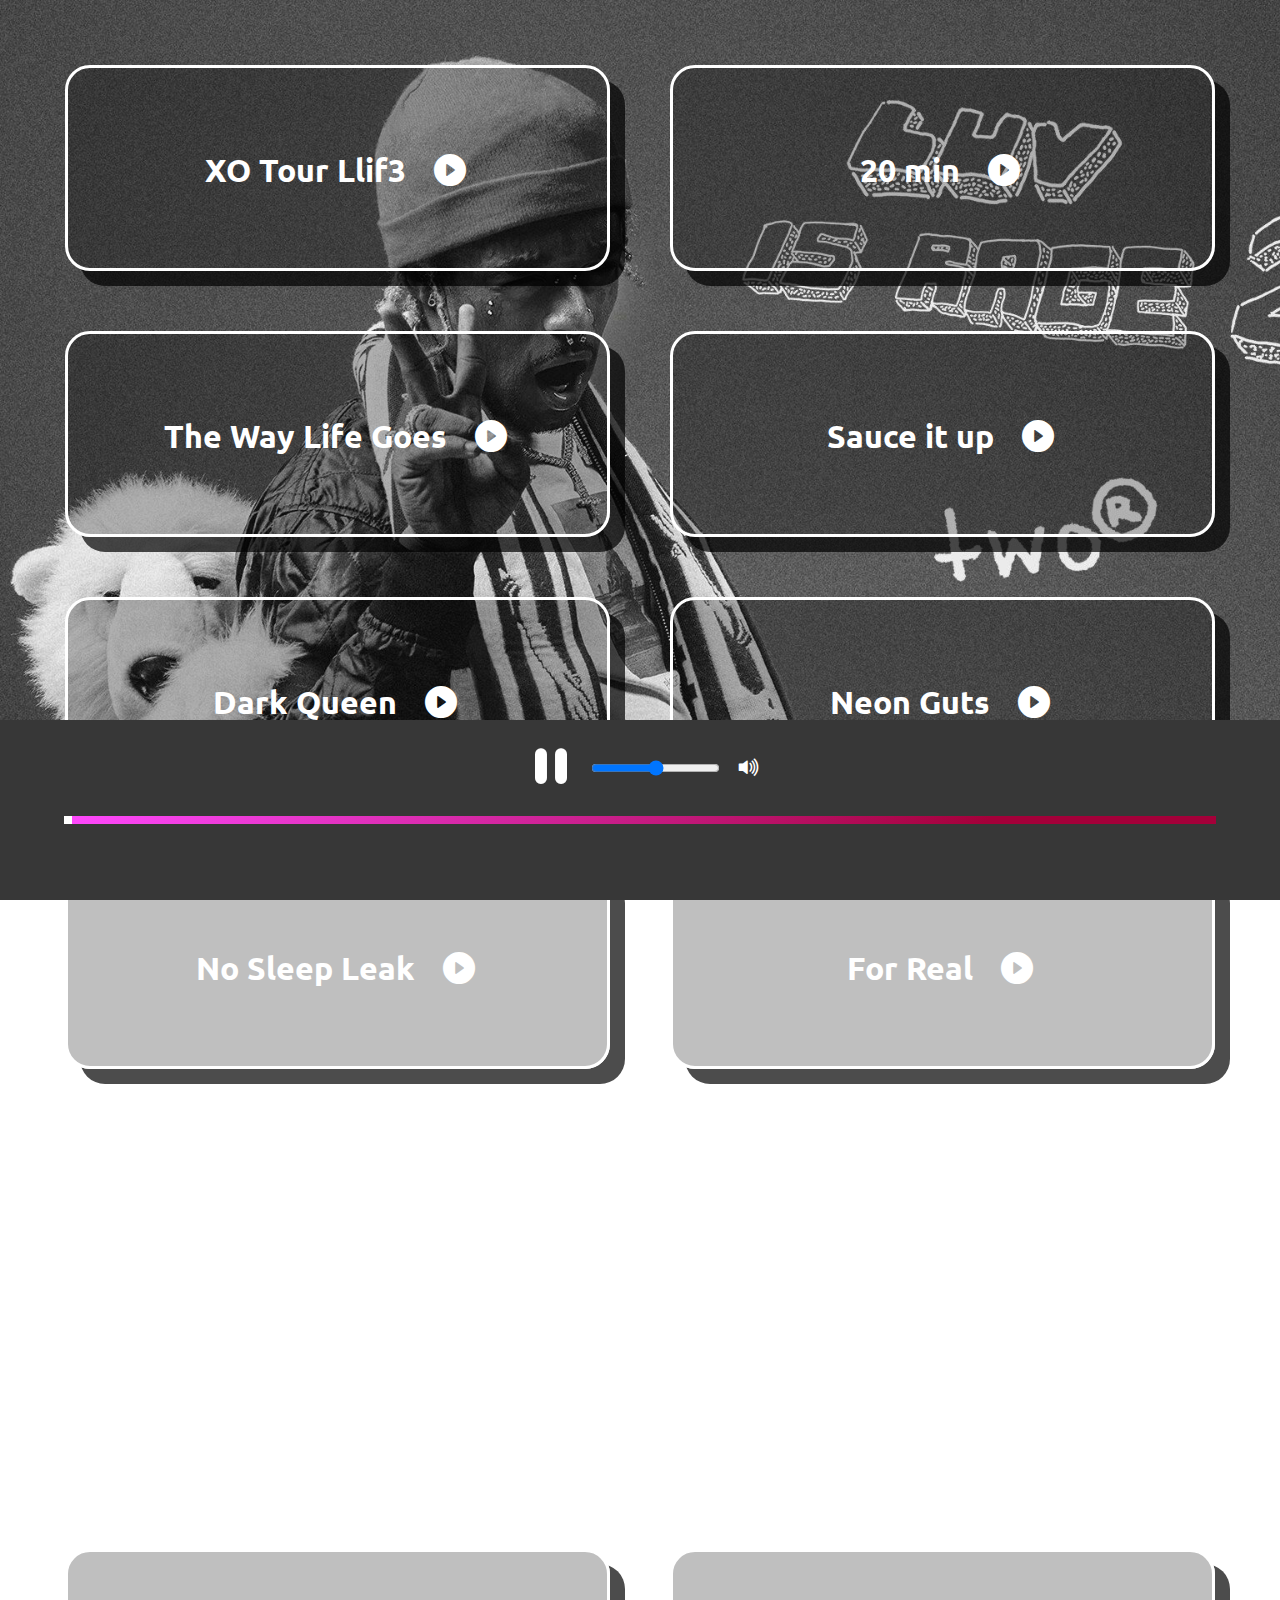
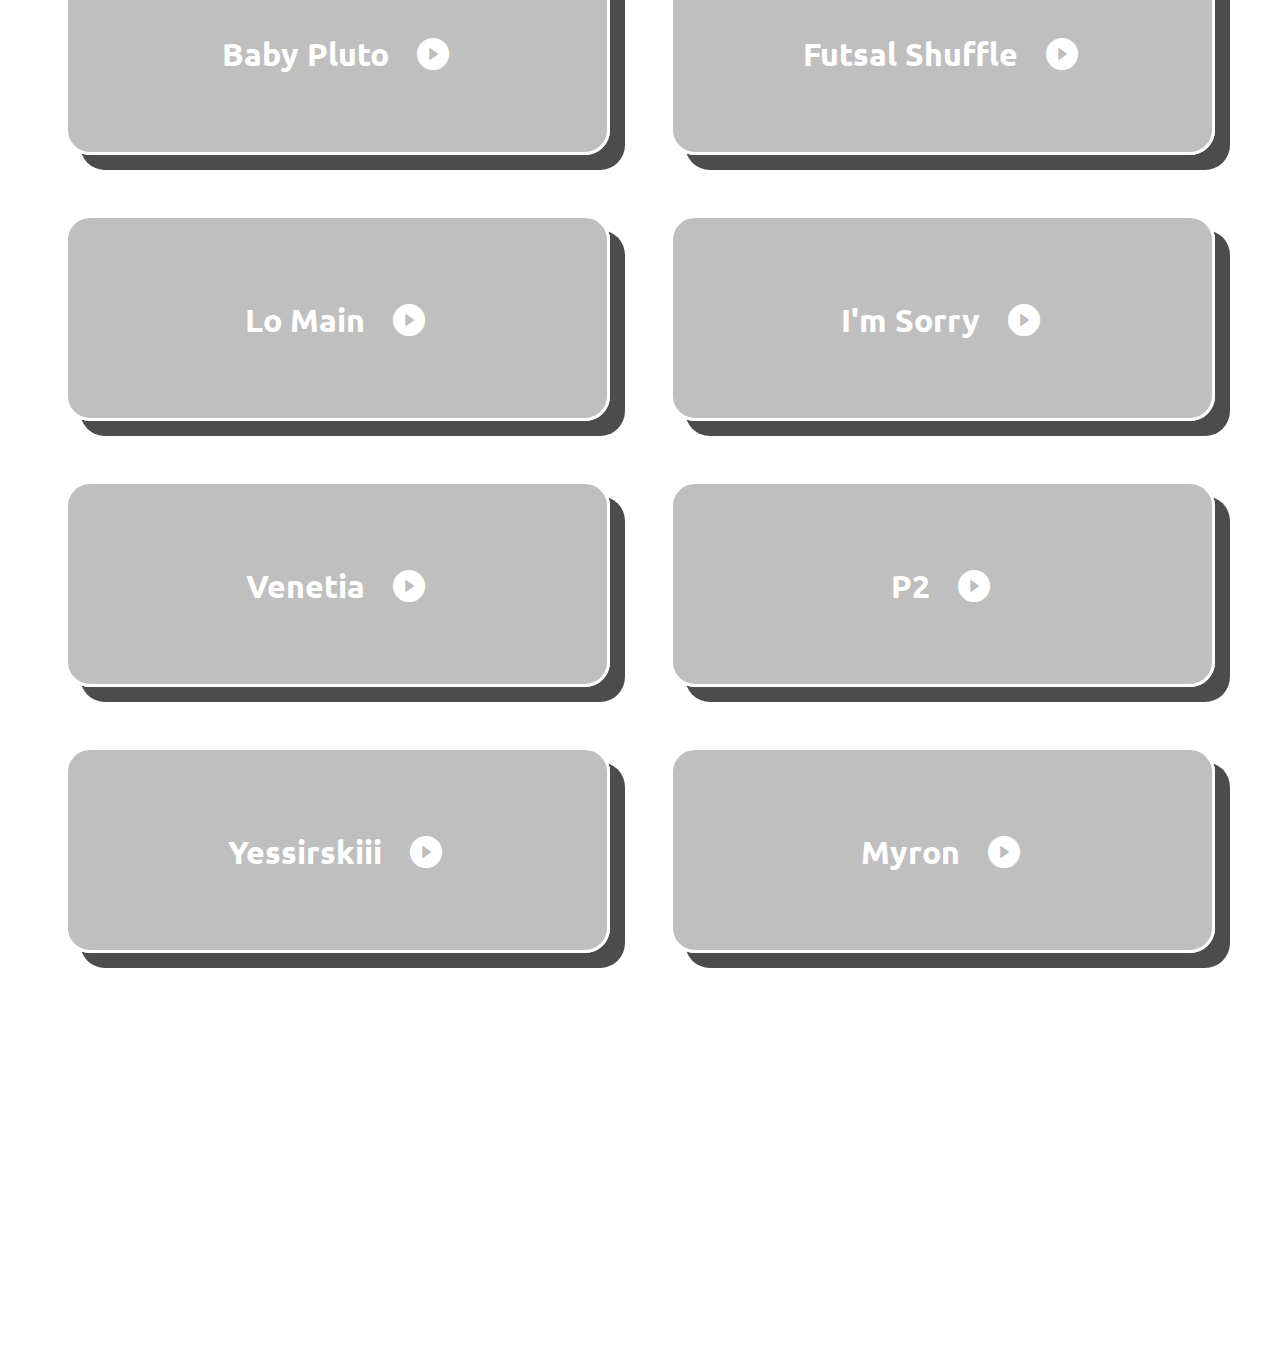
==== index.html @ 761a1286 "Luv" ====
<!DOCTYPE html>
<html lang="en">
<head>
    <meta charset="UTF-8">
    <meta http-equiv="X-UA-Compatible" content="IE=edge">
    <meta name="viewport" content="width=device-width, initial-scale=1.0">
    <link rel="stylesheet" href="https://cdn.jsdelivr.net/npm/bootstrap-icons@1.10.3/font/bootstrap-icons.css">
    <link rel="stylesheet" href="style.css">
    <link rel="stylesheet" media="screen and (max-width: 2000px)" href="smallscreen.css">
    <title>Document</title>
</head>
<body>
    <audio id="player">
        <source src="Baby-Pluto.mp3">
        <source src="Futsal-Shuffle.mp3">
        <source src="Lo-Mein.mp3">
        <source src="Im-Sorry.mp3">
        <source src="Venetia.mp3">
        <source src="P2.mp3">
        <source src="Yessirskiii.mp3">
        <source src="Myron.mp3">
        <source src="XO-Tour-Llif3.mp3">
        <source src="20-Min.mp3">
        <source src="The-Way-Life-Goes.mp3">
        <source src="Sauce-It-Up.mp3">
        <source src="Dark-Queen.mp3">
        <source src="Neon-Guts.mp3">
        <source src="No-Sleep-Leak.mp3">
        <source src="For-Real.mp3">
      </audio>

      <div class="LuvIsRage">
        <div class="container">
            <div class="song" id="9">
                <h1>XO Tour Llif3
                <i class="bi bi-play-circle-fill"></i></h1>
            </div>
            <div class="song" id="10">
                <h1>20 min
                <i class="bi bi-play-circle-fill"></i></h1>
            </div>
            <div class="song" id="11">
                <h1>The Way Life Goes
                <i class="bi bi-play-circle-fill"></i></h1>
            </div>
            <div class="song" id="12">
                <h1>Sauce it up
                <i class="bi bi-play-circle-fill"></i></h1>
            </div>
            <div class="song" id="13">
                <h1>Dark Queen
                <i class="bi bi-play-circle-fill"></i></h1>
            </div>
            <div class="song" id="14">
                <h1>Neon Guts
                <i class="bi bi-play-circle-fill"></i></h1>
            </div>
            <div class="song" id="15">
                <h1>No Sleep Leak
                <i class="bi bi-play-circle-fill"></i></h1>
            </div>
            <div class="song" id="16">
                <h1>For Real
                <i class="bi bi-play-circle-fill"></i></h1>
            </div>
      </div>

    <div class="EternalAtake">
        <div class="container">
            <div class="song" id="1">
                <h1>Baby Pluto
                <i class="bi bi-play-circle-fill"></i></h1>
            </div>
            <div class="song" id="2">
                <h1>Futsal Shuffle
                <i class="bi bi-play-circle-fill"></i></h1>
            </div>
            <div class="song" id="3">
                <h1>Lo Main
                <i class="bi bi-play-circle-fill"></i></h1>
            </div>
            <div class="song" id="4">
                <h1>I'm Sorry
                <i class="bi bi-play-circle-fill"></i></h1>
            </div>
            <div class="song" id="5">
                <h1>Venetia
                <i class="bi bi-play-circle-fill"></i></h1>
            </div>
            <div class="song" id="6">
                <h1>P2
                <i class="bi bi-play-circle-fill"></i></h1>
            </div>
            <div class="song" id="7">
                <h1>Yessirskiii
                <i class="bi bi-play-circle-fill"></i></h1>
            </div>
            <div class="song" id="8">
                <h1>Myron
                <i class="bi bi-play-circle-fill"></i></h1>
            </div>
        </div>
    </div>
</body>
<footer>
    <div class="media-controls">
        <div class="g1">
            <div id="time-block">
                <p id="current-time"></p>
            </div>
        <button id="play-pause" onclick="playPause()"><i class="bi bi-pause-fill"></i></button>
        <input type="range" id="volume" min="0" max="1" step="0.05" value="0.5" onchange="setVolume()">
        <button id="mute" onclick="mute()"><i class="bi bi-volume-up-fill"></i></button>
        <div id="time-block">
            <p id="duration"></p>
        </div></div>
        <div class="seek-bar-div">
        <input id="seek-bar" type="range" min="0" max="" step="1" value="0" onchange="setSeek()">
        </div>
    </div>
</footer>
<script src="script.js"></script>
</html>
---- style.css ----
@import url('https://fonts.googleapis.com/css2?family=Ubuntu:wght@700&display=swap');
body{
    margin: 0;
    padding: 0;
}
footer{
    padding: auto;
    display: flex;
    position: fixed;
    bottom: 0;
    background-color: rgba(55, 55, 55);
    width: 100%;
    height: 180px;
    justify-content: center;
}
.media-controls{
    width: 90%;
    padding-top: 10px;
}
.g1{
display: flex;
flex-wrap: nowrap;
width: 100%;
justify-content: center;
}
#play-pause{
    border: none;
    border-radius: 50%;
    background: none;
    font-size: 64px;
    text-align: center;
    color: white;
}
#play-pause:hover{
    color: rgb(200, 200, 200);
}
#mute{
    background: none;
    color: white;
    border: none;
    font-size: 24px;
    padding-left: 15px;
}
#mute:hover{
    color: rgb(200, 200, 200);
}
#current-time{
    color: white;
    padding: 20px;
    padding-right: 50px;
    font-size: large;
}
#duration {
    color: white;
    padding: 20px;
    padding-left: 50px;
    font-size: large;
}
.container {
    display: grid;
    grid-template-columns: repeat(auto-fit, minmax(500px, 1fr));
    grid-gap: 30px;
    padding: 50px;
    padding-bottom: 500px;
  }
  .EternalAtake{
    background-image: url(EternalAtake.jpg);
    background-size: 100%;
    background-repeat: no-repeat;
    background-position: center center;
    background-attachment: fixed;
    -webkit-background-size: cover;
    -moz-background-size: cover;
    -o-background-size: cover;
    background-size: cover;
  }
  .LuvIsRage{
    background-image: url(LuvIsRage.jpg);
    background-size: 100%;
    background-repeat: no-repeat;
    background-position: center center;
    background-attachment: fixed;
    -webkit-background-size: cover;
    -moz-background-size: cover;
    -o-background-size: cover;
    background-size: cover;
  }
  .song{
    background-color:rgba(0, 0, 0, 0.25);
    border: 3px solid white;
    border-radius: 25px;
    box-shadow: 15px 15px rgba(0, 0, 0, 0.7);
    height: 300px;
    font-family: 'Ubuntu', sans-serif;
    margin: 30px;
  }
  .song h1{
    color: #fff;
    font-weight: 900;
    font-size: 54px;
    text-align: center;
    padding-top: 80px;
    padding-left: 15px;
  }
  .song .bi{
    color: white;
    margin: 20px;
    align-items: center;
  }
  .song:hover{
    background-color:rgba(0, 0, 0, 0.5);
    border: 3px solid white;
    box-shadow: 10px 10px rgba(0, 0, 0, 0.80);
    margin-left: 35px;
    margin-top: 35px;
    margin-right: 25px;
    margin-bottom: 25px;
    transition: 0.5s;
    color: rgb(200, 200, 200);
  }
  .song:hover h2{
    color: rgb(33, 32, 32);
  }
  .seek-bar-div{
    width: 100%;
  }
  .seek-bar-div input[type=range] {
    -webkit-appearance: none;
    width: 100%;
    margin: 10px 0;
    border-radius: 2px;
  }
  .seek-bar-div input[type=range]:focus {
    outline: none;
  }
  .seek-bar-div input[type=range]::-webkit-slider-runnable-track {
    width: 100%;
    height: 8px;
    cursor: pointer;
    animation: 0.2s;
    background: rgb(255,73,254);
background: linear-gradient(138deg, rgba(255,73,254,1) 0%, rgba(164,0,57,1) 80%);
  }
  .seek-bar-div input[type=range]::-webkit-slider-runnable-track:hover{
    transform: scaleY(3);
    transition: 0.3s;
  }
  .seek-bar-div input[type=range]::-webkit-slider-thumb {
    height: 8px;
    width: 8px;
    background: #ffffff;
    cursor: pointer;
    -webkit-appearance: none;
  }
  .seek-bar-div input[type=range]:focus::-webkit-slider-runnable-track {
    background: rgb(255,73,254);
background: linear-gradient(138deg, rgba(255,73,254,1) 0%, rgba(164,0,57,1) 80%);
border-radius: 1.3px;
  }
  .seek-bar-div input[type=range]::-moz-range-track {
    width: 100%;
    height: 8px;
    cursor: pointer;
    animation: 0.2s;
    background: #3071a9;
    border-radius: 1.3px;
  }
  .seek-bar-div input[type=range]::-moz-range-thumb {
    height: 20px;
    width: 20px;
    border-radius: 50px;
    background: #ffffff;
    cursor: pointer;
  }
  .seek-bar-div input[type=range]::-ms-track {
    width: 100%;
    height: 8px;
    cursor: pointer;
    animation: 0.2s;
    background: transparent;
    border-color: transparent;
    color: transparent;
  }
  .seek-bar-div input[type=range]::-ms-fill-lower {
    background: #2a9567;
    border-radius: 2.6px;
  }
  .seek-bar-div input[type=range]::-ms-fill-upper {
    background: #3071a9;
    border-radius: 2.6px;
  }
  .seek-bar-div input[type=range]::-ms-thumb {
    height: 20px;
    width: 20px;
    border-radius: 50px;
    background: #ffffff;
    cursor: pointer;
  }
  .seek-bar-div input[type=range]:focus::-ms-fill-lower {
    background: #367ebd;
  }
  .seek-bar-div input[type=range]:focus::-ms-fill-upper {
    background: #36bd6e;
  }
---- smallscreen.css ----
@import url('https://fonts.googleapis.com/css2?family=Ubuntu:wght@700&display=swap');
body{
    margin: 0;
    padding: 0;
}
footer{
    padding: auto;
    display: flex;
    position: fixed;
    bottom: 0;
    background-color: rgba(55, 55, 55);
    width: 100%;
    height: 180px;
    justify-content: center;
}
.media-controls{
    width: 90%;
    padding-top: 10px;
}
.g1{
display: flex;
flex-wrap: nowrap;
width: 100%;
justify-content: center;
}
#play-pause{
    border: none;
    border-radius: 50%;
    background: none;
    font-size: 64px;
    text-align: center;
    color: white;
}
#play-pause:hover{
    color: rgb(200, 200, 200);
}
#mute{
    background: none;
    color: white;
    border: none;
    font-size: 24px;
    padding-left: 15px;
}
#mute:hover{
    color: rgb(200, 200, 200);
}
#current-time{
    color: white;
    padding: 20px;
    padding-right: 50px;
    font-size: large;
}
#duration {
    color: white;
    padding: 20px;
    padding-left: 50px;
    font-size: large;
}
.container {
    display: grid;
    grid-template-columns: repeat(auto-fit, minmax(400px, 1fr));
    grid-gap: 30px;
    padding: 50px;
    padding-bottom: 400px;
  }
  .EternalAtake{
    background-image: url(EternalAtake.jpg);
    background-size: 100%;
    background-repeat: no-repeat;
    background-position: center center;
    background-attachment: fixed;
    -webkit-background-size: cover;
    -moz-background-size: cover;
    -o-background-size: cover;
    background-size: cover;
  }
  .LuvIsRage{
    background-image: url(LuvIsRage.jpg);
    background-size: 100%;
    background-repeat: no-repeat;
    background-position: center center;
    background-attachment: fixed;
    -webkit-background-size: cover;
    -moz-background-size: cover;
    -o-background-size: cover;
    background-size: cover;
  }
  .song{
    background-color:rgba(0, 0, 0, 0.25);
    border: 3px solid white;
    border-radius: 25px;
    box-shadow: 15px 15px rgba(0, 0, 0, 0.7);
    height: 200px;
    font-family: 'Ubuntu', sans-serif;
    margin: 15px;
  }
  .song h1{
    color: #fff;
    font-weight: 900;
    font-size: 32px;
    text-align: center;
    padding-top: 60px;
    padding-left: 15px;
  }
  .song .bi{
    color: white;
    margin: 20px;
    align-items: center;
  }
  .song:hover{
    background-color:rgba(0, 0, 0, 0.5);
    border: 3px solid white;
    box-shadow: 10px 10px rgba(0, 0, 0, 0.80);
    margin-left: 20px;
    margin-top: 20px;
    margin-right: 10px;
    margin-bottom: 10px;
    transition: 0.5s;
    color: rgb(200, 200, 200);
  }
  .song:hover h2{
    color: rgb(33, 32, 32);
  }
  .seek-bar-div{
    width: 100%;
  }
  .seek-bar-div input[type=range] {
    -webkit-appearance: none;
    width: 100%;
    margin: 10px 0;
    border-radius: 2px;
  }
  .seek-bar-div input[type=range]:focus {
    outline: none;
  }
  .seek-bar-div input[type=range]::-webkit-slider-runnable-track {
    width: 100%;
    height: 8px;
    cursor: pointer;
    animation: 0.2s;
    background: rgb(255,73,254);
background: linear-gradient(138deg, rgba(255,73,254,1) 0%, rgba(164,0,57,1) 80%);
  }
  .seek-bar-div input[type=range]::-webkit-slider-runnable-track:hover{
    transform: scaleY(3);
    transition: 0.3s;
  }
  .seek-bar-div input[type=range]::-webkit-slider-thumb {
    height: 8px;
    width: 8px;
    background: #ffffff;
    cursor: pointer;
    -webkit-appearance: none;
  }
  .seek-bar-div input[type=range]:focus::-webkit-slider-runnable-track {
    background: rgb(255,73,254);
background: linear-gradient(138deg, rgba(255,73,254,1) 0%, rgba(164,0,57,1) 80%);
border-radius: 1.3px;
  }
  .seek-bar-div input[type=range]::-moz-range-track {
    width: 100%;
    height: 8px;
    cursor: pointer;
    animation: 0.2s;
    background: #3071a9;
    border-radius: 1.3px;
  }
  .seek-bar-div input[type=range]::-moz-range-thumb {
    height: 20px;
    width: 20px;
    border-radius: 50px;
    background: #ffffff;
    cursor: pointer;
  }
  .seek-bar-div input[type=range]::-ms-track {
    width: 100%;
    height: 8px;
    cursor: pointer;
    animation: 0.2s;
    background: transparent;
    border-color: transparent;
    color: transparent;
  }
  .seek-bar-div input[type=range]::-ms-fill-lower {
    background: #2a9567;
    border-radius: 2.6px;
  }
  .seek-bar-div input[type=range]::-ms-fill-upper {
    background: #3071a9;
    border-radius: 2.6px;
  }
  .seek-bar-div input[type=range]::-ms-thumb {
    height: 20px;
    width: 20px;
    border-radius: 50px;
    background: #ffffff;
    cursor: pointer;
  }
  .seek-bar-div input[type=range]:focus::-ms-fill-lower {
    background: #367ebd;
  }
  .seek-bar-div input[type=range]:focus::-ms-fill-upper {
    background: #36bd6e;
  }
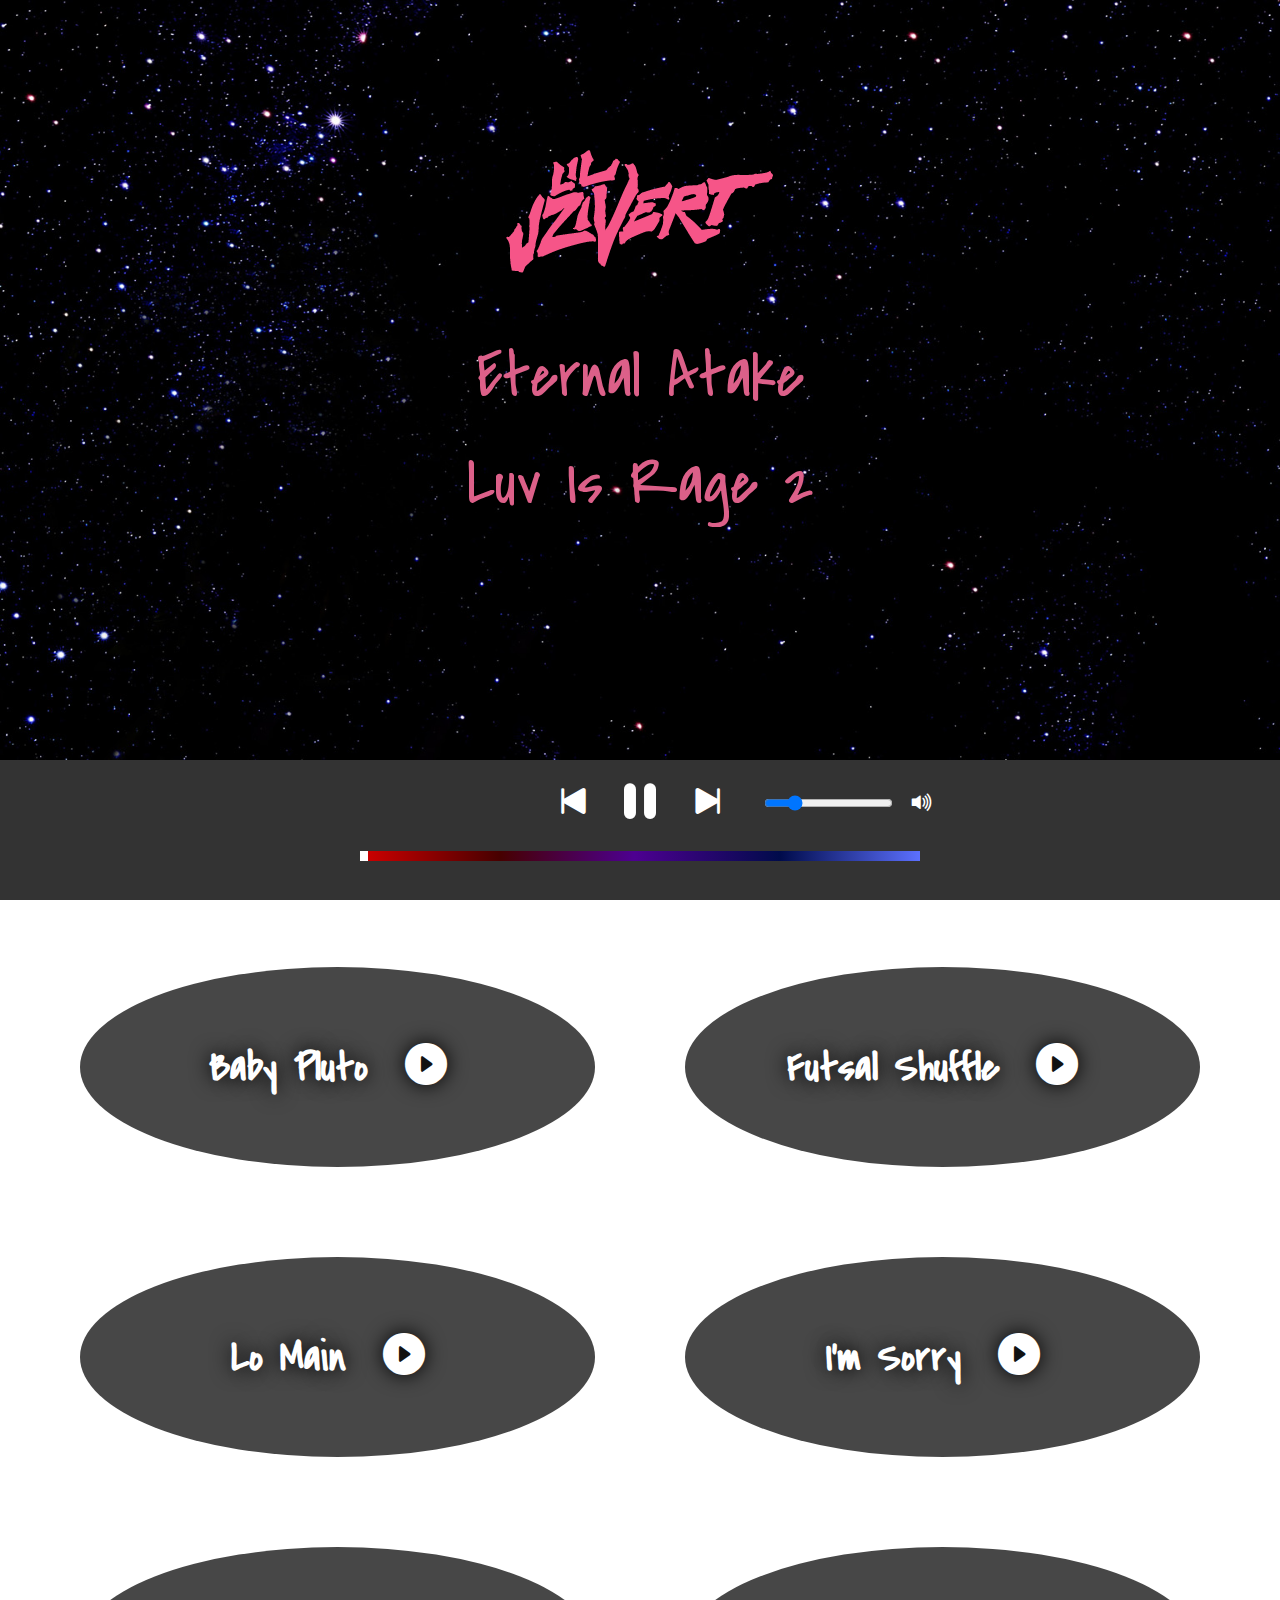
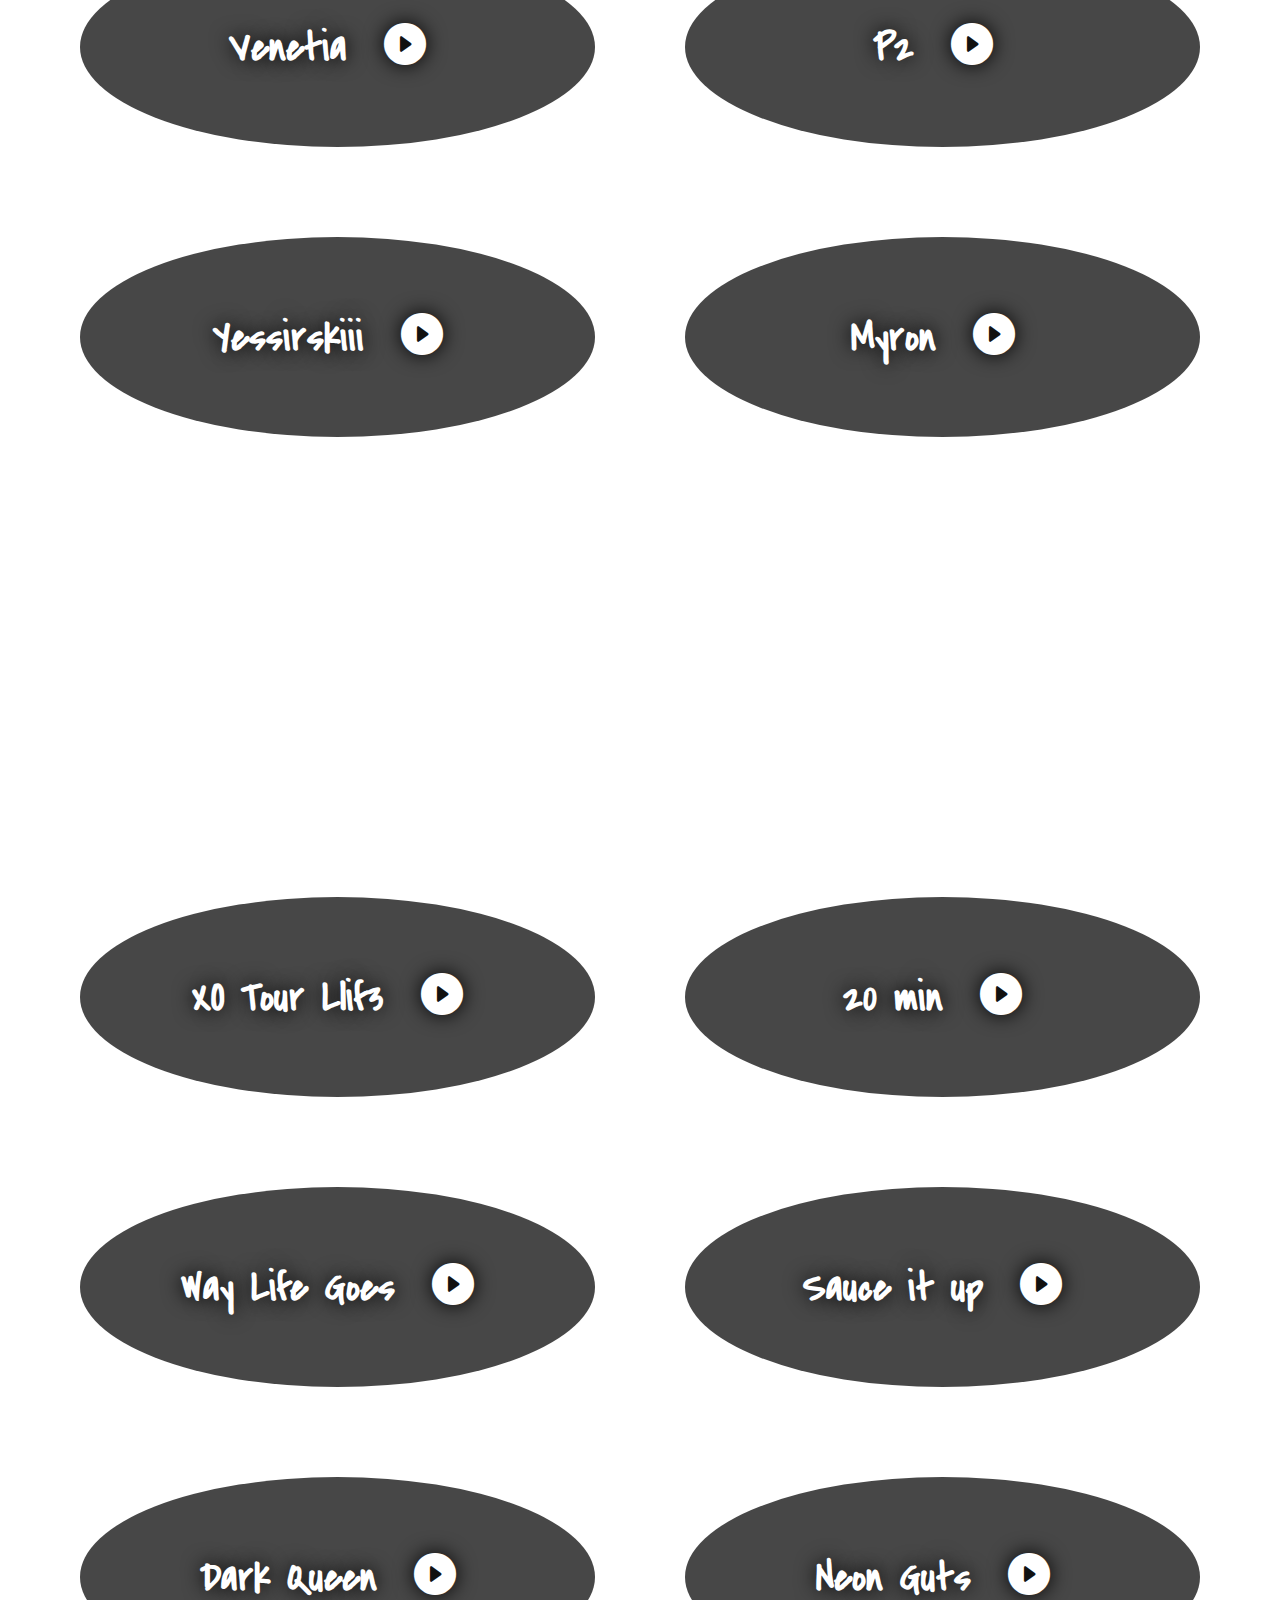
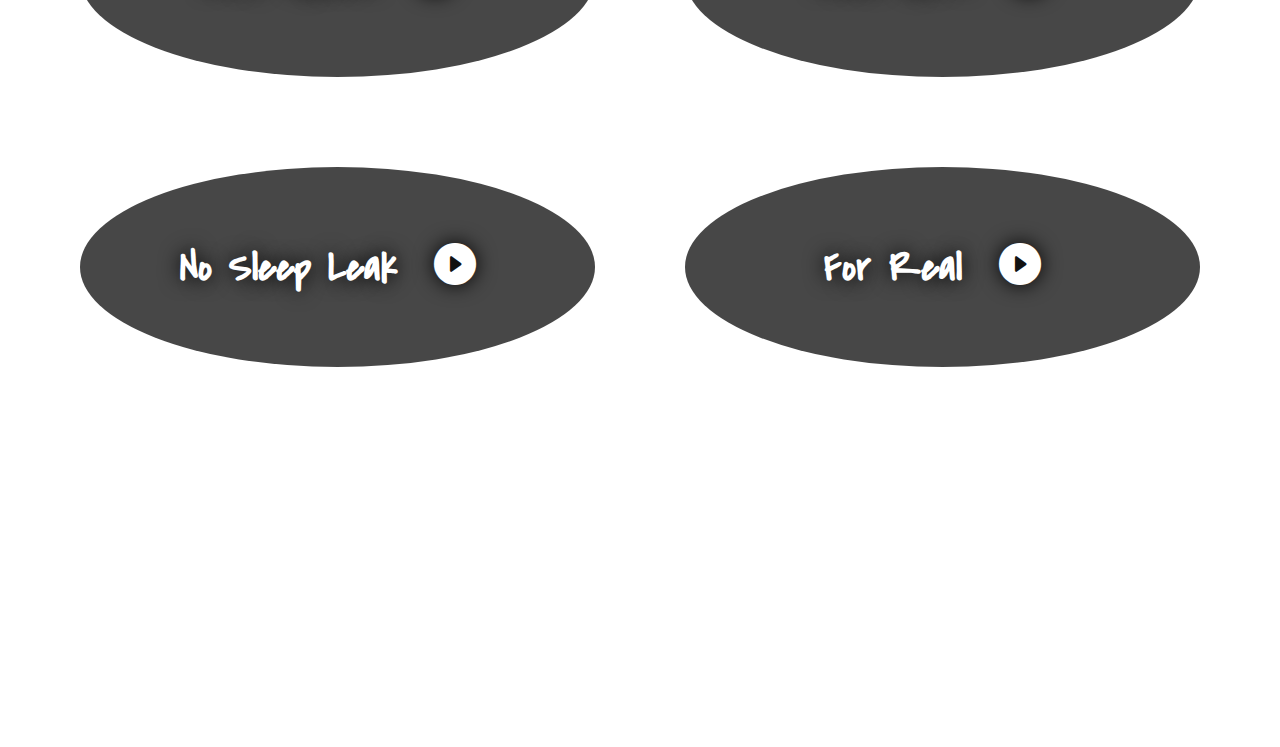
==== commit 4d9eefa0: "Add files via upload" ====
--- a/index.html
+++ b/index.html
@@ -5,15 +5,18 @@
     <meta http-equiv="X-UA-Compatible" content="IE=edge">
     <meta name="viewport" content="width=device-width, initial-scale=1.0">
     <link rel="stylesheet" href="https://cdn.jsdelivr.net/npm/bootstrap-icons@1.10.3/font/bootstrap-icons.css">
-    <link rel="stylesheet" href="style.css">
-    <link rel="stylesheet" media="screen and (max-width: 2000px)" href="smallscreen.css">
-    <title>Document</title>
+    <link rel="preconnect" href="https://fonts.googleapis.com">
+<link rel="preconnect" href="https://fonts.gstatic.com" crossorigin>
+<link href="https://fonts.googleapis.com/css2?family=Ubuntu:wght@700&display=swap" rel="stylesheet">
+    <link rel="stylesheet" media="screen and (min-width: 1920px)" href="style.css">
+    <link rel="stylesheet" media="screen and (max-width: 1920px)" href="smallscreen.css">
+    <title>LUV</title>
 </head>
 <body>
     <audio id="player">
-        <source src="Baby-Pluto.mp3">
-        <source src="Futsal-Shuffle.mp3">
-        <source src="Lo-Mein.mp3">
+        <source src="Baby-Pluto.mp3" id="song1-source">
+        <source src="Futsal-Shuffle.mp3" id="song2-source">
+        <source src="Lo-Mein.mp3" id="song3-source">
         <source src="Im-Sorry.mp3">
         <source src="Venetia.mp3">
         <source src="P2.mp3">
@@ -28,56 +31,26 @@
         <source src="No-Sleep-Leak.mp3">
         <source src="For-Real.mp3">
       </audio>
-
-      <div class="LuvIsRage">
+      <div class="mp">
         <div class="container">
-            <div class="song" id="9">
-                <h1>XO Tour Llif3
-                <i class="bi bi-play-circle-fill"></i></h1>
-            </div>
-            <div class="song" id="10">
-                <h1>20 min
-                <i class="bi bi-play-circle-fill"></i></h1>
-            </div>
-            <div class="song" id="11">
-                <h1>The Way Life Goes
-                <i class="bi bi-play-circle-fill"></i></h1>
-            </div>
-            <div class="song" id="12">
-                <h1>Sauce it up
-                <i class="bi bi-play-circle-fill"></i></h1>
-            </div>
-            <div class="song" id="13">
-                <h1>Dark Queen
-                <i class="bi bi-play-circle-fill"></i></h1>
-            </div>
-            <div class="song" id="14">
-                <h1>Neon Guts
-                <i class="bi bi-play-circle-fill"></i></h1>
-            </div>
-            <div class="song" id="15">
-                <h1>No Sleep Leak
-                <i class="bi bi-play-circle-fill"></i></h1>
-            </div>
-            <div class="song" id="16">
-                <h1>For Real
-                <i class="bi bi-play-circle-fill"></i></h1>
-            </div>
-      </div>
-
-    <div class="EternalAtake">
+            <div class="w50">
+        <img class="logo" src="logo.png" alt="">
+        <a class="link" href="#EternalAtake" onclick="scrollToDiv()">Eternal Atake</a>
+        <a class="link" href="#LuvIsRage">Luv Is Rage 2</a>
+      </div></div></div>
+    <div class="EternalAtake" id="EternalAtake">
         <div class="container">
             <div class="song" id="1">
-                <h1>Baby Pluto
-                <i class="bi bi-play-circle-fill"></i></h1>
+                <h1 data-glitch="Explore">Baby Pluto
+                <i class="bi bi-play-circle-fill" id="1hover"></i></h1>
             </div>
             <div class="song" id="2">
                 <h1>Futsal Shuffle
-                <i class="bi bi-play-circle-fill"></i></h1>
+                <i class="bi bi-play-circle-fill" id="1hover"></i></h1>
             </div>
             <div class="song" id="3">
                 <h1>Lo Main
-                <i class="bi bi-play-circle-fill"></i></h1>
+                <i class="bi bi-play-circle-fill" id="1hover"></i></h1>
             </div>
             <div class="song" id="4">
                 <h1>I'm Sorry
@@ -101,23 +74,82 @@
             </div>
         </div>
     </div>
+    <div class="LuvIsRage" id="LuvIsRage">
+        <div class="container">
+            <div class="song" id="9">
+                <h1>XO Tour Llif3
+                <i class="bi bi-play-circle-fill"></i></h1>
+            </div>
+            <div class="song" id="10">
+                <h1>20 min
+                <i class="bi bi-play-circle-fill"></i></h1>
+            </div>
+            <div class="song" id="11">
+                <h1>Way Life Goes
+                <i class="bi bi-play-circle-fill"></i></h1>
+            </div>
+            <div class="song" id="12">
+                <h1>Sauce it up
+                <i class="bi bi-play-circle-fill"></i></h1>
+            </div>
+            <div class="song" id="13">
+                <h1>Dark Queen
+                <i class="bi bi-play-circle-fill"></i></h1>
+            </div>
+            <div class="song" id="14">
+                <h1>Neon Guts
+                <i class="bi bi-play-circle-fill"></i></h1>
+            </div>
+            <div class="song" id="15">
+                <h1>No Sleep Leak
+                <i class="bi bi-play-circle-fill"></i></h1>
+            </div>
+            <div class="song" id="16">
+                <h1>For Real
+                <i class="bi bi-play-circle-fill"></i></h1>
+            </div>
+      </div></div>
+      <script src="https://code.jquery.com/jquery-3.6.0.min.js"></script>
+<script>
+    $(document).ready(function(){
+      $(".link").click(function(e){
+        e.preventDefault();
+        $('html, body').animate({
+          scrollTop: $($(this).attr('href')).offset().top
+        }, 1000);
+      });
+    });
+</script>
 </body>
 <footer>
     <div class="media-controls">
         <div class="g1">
-            <div id="time-block">
+            <div id="song-name">
+                <p id="song-title"></p>
+            </div>
+            <div class="play">
+            <button id="previous-song"><i class="bi bi-skip-start-fill"></i></button>
+        <button id="play-pause" onclick="playPause()"><i class="bi bi-pause-fill"></i></button>
+            <button id="next-song"><i class="bi bi-skip-end-fill"></i></button></div>
+            <div class="zvuk">
+        <input type="range" id="volume" min="0" max="1" step="0.05" value="0.2" onchange="setVolume()">
+        <button id="mute" onclick="mute()"><i class="bi bi-volume-up-fill"></i></button></div>
+       </div>
+       <div class="footer-bottom">
+       <div id="time-block">
                 <p id="current-time"></p>
             </div>
-        <button id="play-pause" onclick="playPause()"><i class="bi bi-pause-fill"></i></button>
-        <input type="range" id="volume" min="0" max="1" step="0.05" value="0.5" onchange="setVolume()">
-        <button id="mute" onclick="mute()"><i class="bi bi-volume-up-fill"></i></button>
+        <div class="seek-bar-div">
+        <input id="seek-bar" type="range" min="0" max="" step="0.1" value="0" onchange="setSeek()" onmousemove="showTime(event)" onchange="setSeek()">
+        </div>
+        <div id="time-display"></div>
         <div id="time-block">
             <p id="duration"></p>
         </div></div>
-        <div class="seek-bar-div">
-        <input id="seek-bar" type="range" min="0" max="" step="1" value="0" onchange="setSeek()">
-        </div>
     </div>
 </footer>
 <script src="script.js"></script>
+<script defer>
+    updateTimeDisplay();
+</script>
 </html>--- a/style.css
+++ b/style.css
@@ -1,4 +1,5 @@
 @import url('https://fonts.googleapis.com/css2?family=Ubuntu:wght@700&display=swap');
+@import url('https://fonts.googleapis.com/css2?family=Covered+By+Your+Grace&family=Ubuntu:wght@700&display=swap');
 body{
     margin: 0;
     padding: 0;
@@ -8,20 +9,25 @@
     display: flex;
     position: fixed;
     bottom: 0;
-    background-color: rgba(55, 55, 55);
+    background-color: #333333;
     width: 100%;
     height: 180px;
     justify-content: center;
 }
 .media-controls{
-    width: 90%;
-    padding-top: 10px;
+    width: 80%;
+    padding-top: 30px;
+    display: flex;
+    flex-direction: column;
+    align-items: center;
+    justify-content: center;
+    background-color: #333333;
 }
 .g1{
 display: flex;
-flex-wrap: nowrap;
-width: 100%;
+width: 50vw;
 justify-content: center;
+padding: 0;
 }
 #play-pause{
     border: none;
@@ -31,6 +37,28 @@
     text-align: center;
     color: white;
 }
+#previous-song{
+  border: none;
+  border-radius: 50%;
+  background: none;
+  font-size: 46px;
+  text-align: center;
+  color: white;
+}
+#next-song{
+  border: none;
+  border-radius: 50%;
+  background: none;
+  font-size: 46px;
+  text-align: center;
+  color: white;
+}
+#previous-song:hover{
+  color: rgb(200, 200, 200);
+}
+#next-song:hover{
+  color: rgb(200, 200, 200);
+}
 #play-pause:hover{
     color: rgb(200, 200, 200);
 }
@@ -47,13 +75,13 @@
 #current-time{
     color: white;
     padding: 20px;
-    padding-right: 50px;
+    padding-right: 20px;
     font-size: large;
 }
 #duration {
     color: white;
     padding: 20px;
-    padding-left: 50px;
+    padding-left: 20px;
     font-size: large;
 }
 .container {
@@ -61,7 +89,51 @@
     grid-template-columns: repeat(auto-fit, minmax(500px, 1fr));
     grid-gap: 30px;
     padding: 50px;
-    padding-bottom: 500px;
+    padding-bottom: 700px;
+  }
+  .w50{
+    display: flex;
+    flex-direction: column;
+    align-items: center;
+    justify-content: center;
+  }
+  .logo{
+    margin: 50px;
+    margin-top: 200px;
+  }
+  .link{
+    margin: 20px;
+    text-decoration: none;
+    font-family: 'Covered By Your Grace', cursive;
+    font-size: 64px;
+    color: rgb(220, 96, 137);
+  }
+  .link:hover {
+    animation: shine 1s ease-in-out infinite;
+    text-shadow: 0 0 20px #fff;
+    -webkit-text-stroke: 0.1px rgb(255, 255, 255);
+  }
+  @keyframes shine {
+    0% {
+      text-shadow: 0 0 5px #fff;
+    }
+    50% {
+      text-shadow: 0 0 20px #fff;
+    }
+    100% {
+      text-shadow: 0 0 5px #fff;
+    }
+  }
+  .mp{
+    background-image: url(LuvVsTheWorld2No.jpg);
+    background-size: 100%;
+    background-repeat: no-repeat;
+    background-position: center center;
+    background-attachment: fixed;
+    -webkit-background-size: cover;
+    -moz-background-size: cover;
+    -o-background-size: cover;
+    background-size: cover;
   }
   .EternalAtake{
     background-image: url(EternalAtake.jpg);
@@ -86,41 +158,96 @@
     background-size: cover;
   }
   .song{
-    background-color:rgba(0, 0, 0, 0.25);
-    border: 3px solid white;
-    border-radius: 25px;
-    box-shadow: 15px 15px rgba(0, 0, 0, 0.7);
-    height: 300px;
-    font-family: 'Ubuntu', sans-serif;
+    height: 200px;
+    font-family: 'Covered By Your Grace', cursive;
     margin: 30px;
+    display: flex;
+    justify-items: center;
+    align-items: center;
+    justify-content: center;
+    position: relative;
+    border-radius: 50%;
+    background-color: rgba(51, 51, 51, 0.9);
   }
   .song h1{
     color: #fff;
+    text-shadow: 0 0 20px black;
     font-weight: 900;
     font-size: 54px;
     text-align: center;
-    padding-top: 80px;
-    padding-left: 15px;
+    align-items: center;
+    text-decoration: none;
+    padding: 0;
+  }
+  .song h1:hover{
+    cursor: default;
+    -webkit-text-stroke: 0.1px rgba(222, 222, 222, 0.619);
   }
   .song .bi{
     color: white;
     margin: 20px;
     align-items: center;
   }
-  .song:hover{
-    background-color:rgba(0, 0, 0, 0.5);
-    border: 3px solid white;
-    box-shadow: 10px 10px rgba(0, 0, 0, 0.80);
-    margin-left: 35px;
-    margin-top: 35px;
-    margin-right: 25px;
-    margin-bottom: 25px;
-    transition: 0.5s;
-    color: rgb(200, 200, 200);
-  }
-  .song:hover h2{
-    color: rgb(33, 32, 32);
-  }
+.song:hover{
+  /* transform: translate(-4px, 5px); */
+  animation: shake .3s infinite alternate;
+  box-sizing: border-box;
+  border-radius: 10px;
+  background-color: #00ddff1a;
+  transition: all 0.2s ease;
+  /* animation: width .3s; */
+}
+@keyframes width {
+  0%{
+    border-radius: 100%;
+  }
+  100%{
+    border-radius: 10px;
+  }
+}
+h1:hover{
+  animation: shine2 1.5s ease-in-out infinite;
+}
+
+@keyframes shine2 {
+  0% {
+    transform: scale(1);
+  }
+  50% {
+    transform: scale(1.1);
+  }
+  100% {
+    transform: scale(1);
+  }
+  from {
+    text-shadow: 0 0 20px rgb(255, 255, 255);
+  }
+  to {
+    text-shadow: 0 0 20px rgb(255, 255, 176);
+  }
+}
+@keyframes shake {
+  0% { transform: translate(0px, 4px); }
+  33% { transform: translate(2px, 4px); }
+  66% { transform: translate(-1px, 6px); }
+  100% { transform: translate(2px, -1px); }
+  from {
+    box-shadow: 0 0 20px rgb(255, 0, 255);
+    background-color: rgb(255, 0, 255, 0.1);
+  }
+  to {
+    box-shadow: 0 0 20px rgb(0, 255, 255);
+    background-color: rgba(0, 255, 255, 0.1);
+  }
+}
+.footer-bottom{
+  display: flex;
+  align-items: center;
+  width: 50vw;
+  padding: 0;
+  padding-bottom: 100px;
+  height: 30px;
+}
   .seek-bar-div{
     width: 100%;
   }
@@ -135,26 +262,26 @@
   }
   .seek-bar-div input[type=range]::-webkit-slider-runnable-track {
     width: 100%;
-    height: 8px;
+    height: 10px;
     cursor: pointer;
     animation: 0.2s;
-    background: rgb(255,73,254);
-background: linear-gradient(138deg, rgba(255,73,254,1) 0%, rgba(164,0,57,1) 80%);
+    background: rgb(210,0,0);
+background: linear-gradient(90deg, rgba(210,0,0,1) 0%, rgba(71,0,0,1) 25%, rgba(77,0,145,1) 49%, rgba(0,11,75,1) 75%, rgba(92,112,255,1) 100%);
   }
   .seek-bar-div input[type=range]::-webkit-slider-runnable-track:hover{
-    transform: scaleY(3);
+    transform: scaleY(2.5);
     transition: 0.3s;
   }
   .seek-bar-div input[type=range]::-webkit-slider-thumb {
-    height: 8px;
+    height: 10px;
     width: 8px;
     background: #ffffff;
     cursor: pointer;
     -webkit-appearance: none;
   }
   .seek-bar-div input[type=range]:focus::-webkit-slider-runnable-track {
-    background: rgb(255,73,254);
-background: linear-gradient(138deg, rgba(255,73,254,1) 0%, rgba(164,0,57,1) 80%);
+    background: rgb(210,0,0);
+background: linear-gradient(90deg, rgba(210,0,0,1) 0%, rgba(71,0,0,1) 25%, rgba(77,0,145,1) 49%, rgba(0,11,75,1) 75%, rgba(92,112,255,1) 100%);
 border-radius: 1.3px;
   }
   .seek-bar-div input[type=range]::-moz-range-track {
@@ -201,4 +328,52 @@
   }
   .seek-bar-div input[type=range]:focus::-ms-fill-upper {
     background: #36bd6e;
-  }+  }
+  #text-container {
+    position: relative;
+  }
+  .play{
+    align-items: center;
+    display: flex;
+    flex-wrap: nowrap;
+    justify-content: center;
+    width: 20%;
+  }
+  .zvuk{
+    display: flex;
+    flex-wrap: nowrap;
+    justify-content:end;
+    padding: 0 20px 0 20px;
+    width: 40%;
+  }
+  #song-name{
+    color: #fff;
+    font-family: 'Ubuntu';
+    font-size: x-large;
+    overflow: hidden;
+    white-space: nowrap;
+    /* background-color: #2a9567; */
+    padding: 0 20px 0 20px;
+    width: 40%;
+  }
+  #song-name:hover{
+    cursor: default;
+  }
+  #song-name p{
+    /* animation: scroll-left 10s linear infinite 3s;
+    animation-delay: 3s; */
+  }
+    @keyframes scroll-left {
+          from {
+              transform: translateX(0px);
+          }
+          to {
+              transform: translateX(-100%);
+          }
+      }
+      #time-display {
+        background: none;
+        position: absolute;
+color: #fff;
+padding-left: 56px;
+    }--- a/smallscreen.css
+++ b/smallscreen.css
@@ -1,4 +1,5 @@
 @import url('https://fonts.googleapis.com/css2?family=Ubuntu:wght@700&display=swap');
+@import url('https://fonts.googleapis.com/css2?family=Covered+By+Your+Grace&family=Ubuntu:wght@700&display=swap');
 body{
     margin: 0;
     padding: 0;
@@ -8,20 +9,25 @@
     display: flex;
     position: fixed;
     bottom: 0;
-    background-color: rgba(55, 55, 55);
-    width: 100%;
-    height: 180px;
+    background-color: #333333;
+    width: 100%;
+    height: 140px;
     justify-content: center;
 }
 .media-controls{
-    width: 90%;
-    padding-top: 10px;
+    width: 80%;
+    padding-top: 30px;
+    display: flex;
+    flex-direction: column;
+    align-items: center;
+    justify-content: center;
+    background-color: #333333;
 }
 .g1{
 display: flex;
-flex-wrap: nowrap;
-width: 100%;
+width: 50vw;
 justify-content: center;
+padding: 0;
 }
 #play-pause{
     border: none;
@@ -31,6 +37,28 @@
     text-align: center;
     color: white;
 }
+#previous-song{
+  border: none;
+  border-radius: 50%;
+  background: none;
+  font-size: 46px;
+  text-align: center;
+  color: white;
+}
+#next-song{
+  border: none;
+  border-radius: 50%;
+  background: none;
+  font-size: 46px;
+  text-align: center;
+  color: white;
+}
+#previous-song:hover{
+  color: rgb(200, 200, 200);
+}
+#next-song:hover{
+  color: rgb(200, 200, 200);
+}
 #play-pause:hover{
     color: rgb(200, 200, 200);
 }
@@ -47,13 +75,13 @@
 #current-time{
     color: white;
     padding: 20px;
-    padding-right: 50px;
+    padding-right: 20px;
     font-size: large;
 }
 #duration {
     color: white;
     padding: 20px;
-    padding-left: 50px;
+    padding-left: 20px;
     font-size: large;
 }
 .container {
@@ -61,7 +89,51 @@
     grid-template-columns: repeat(auto-fit, minmax(400px, 1fr));
     grid-gap: 30px;
     padding: 50px;
-    padding-bottom: 400px;
+    padding-bottom: 350px;
+  }
+  .w50{
+    display: flex;
+    flex-direction: column;
+    align-items: center;
+    justify-content: center;
+  }
+  .logo{
+    margin: 50px;
+    margin-top: 100px;
+  }
+  .link{
+    margin: 10px;
+    text-decoration: none;
+    font-family: 'Covered By Your Grace', cursive;
+    font-size: 64px;
+    color: rgb(220, 96, 137);
+  }
+  .link:hover {
+    animation: shine 1s ease-in-out infinite;
+    text-shadow: 0 0 20px #fff;
+    -webkit-text-stroke: 0.1px rgb(255, 255, 255);
+  }
+  @keyframes shine {
+    0% {
+      text-shadow: 0 0 5px #fff;
+    }
+    50% {
+      text-shadow: 0 0 20px #fff;
+    }
+    100% {
+      text-shadow: 0 0 5px #fff;
+    }
+  }
+  .mp{
+    background-image: url(LuvVsTheWorld2No.jpg);
+    background-size: 100%;
+    background-repeat: no-repeat;
+    background-position: center center;
+    background-attachment: fixed;
+    -webkit-background-size: cover;
+    -moz-background-size: cover;
+    -o-background-size: cover;
+    background-size: cover;
   }
   .EternalAtake{
     background-image: url(EternalAtake.jpg);
@@ -73,6 +145,7 @@
     -moz-background-size: cover;
     -o-background-size: cover;
     background-size: cover;
+    
   }
   .LuvIsRage{
     background-image: url(LuvIsRage.jpg);
@@ -84,43 +157,99 @@
     -moz-background-size: cover;
     -o-background-size: cover;
     background-size: cover;
+    
   }
   .song{
-    background-color:rgba(0, 0, 0, 0.25);
-    border: 3px solid white;
-    border-radius: 25px;
-    box-shadow: 15px 15px rgba(0, 0, 0, 0.7);
     height: 200px;
-    font-family: 'Ubuntu', sans-serif;
-    margin: 15px;
+    font-family: 'Covered By Your Grace', cursive;
+    margin: 30px;
+    display: flex;
+    justify-items: center;
+    align-items: center;
+    justify-content: center;
+    position: relative;
+    border-radius: 50%;
+    background-color: rgba(51, 51, 51, 0.9);
   }
   .song h1{
     color: #fff;
+    text-shadow: 0 0 20px black;
     font-weight: 900;
-    font-size: 32px;
+    font-size: 42px;
     text-align: center;
-    padding-top: 60px;
-    padding-left: 15px;
+    align-items: center;
+    text-decoration: none;
+    padding: 0;
+  }
+  .song h1:hover{
+    cursor: default;
+    -webkit-text-stroke: 0.1px rgba(222, 222, 222, 0.619);
   }
   .song .bi{
     color: white;
     margin: 20px;
     align-items: center;
   }
-  .song:hover{
-    background-color:rgba(0, 0, 0, 0.5);
-    border: 3px solid white;
-    box-shadow: 10px 10px rgba(0, 0, 0, 0.80);
-    margin-left: 20px;
-    margin-top: 20px;
-    margin-right: 10px;
-    margin-bottom: 10px;
-    transition: 0.5s;
-    color: rgb(200, 200, 200);
-  }
-  .song:hover h2{
-    color: rgb(33, 32, 32);
-  }
+.song:hover{
+  /* transform: translate(-4px, 5px); */
+  animation: shake .3s infinite alternate;
+  box-sizing: border-box;
+  border-radius: 10px;
+  background-color: #00ddff1a;
+  transition: all 0.2s ease;
+  /* animation: width .3s; */
+}
+@keyframes width {
+  0%{
+    border-radius: 100%;
+  }
+  100%{
+    border-radius: 10px;
+  }
+}
+h1:hover{
+  animation: shine2 1.5s ease-in-out infinite;
+}
+
+@keyframes shine2 {
+  0% {
+    transform: scale(1);
+  }
+  50% {
+    transform: scale(1.1);
+  }
+  100% {
+    transform: scale(1);
+  }
+  from {
+    text-shadow: 0 0 20px rgb(255, 255, 255);
+  }
+  to {
+    text-shadow: 0 0 20px rgb(255, 255, 176);
+  }
+}
+@keyframes shake {
+  0% { transform: translate(0px, 4px); }
+  33% { transform: translate(2px, 4px); }
+  66% { transform: translate(-1px, 6px); }
+  100% { transform: translate(2px, -1px); }
+  from {
+    box-shadow: 0 0 20px rgb(255, 0, 255);
+    background-color: rgb(255, 0, 255, 0.1);
+  }
+  to {
+    box-shadow: 0 0 20px rgb(0, 255, 255);
+    background-color: rgba(0, 255, 255, 0.1);
+  }
+}
+.footer-bottom{
+  display: flex;
+  align-items: center;
+  width: 50vw;
+  padding: 0;
+  padding-bottom: 55px;
+  height: 30px;
+}
   .seek-bar-div{
     width: 100%;
   }
@@ -135,26 +264,26 @@
   }
   .seek-bar-div input[type=range]::-webkit-slider-runnable-track {
     width: 100%;
-    height: 8px;
+    height: 10px;
     cursor: pointer;
     animation: 0.2s;
-    background: rgb(255,73,254);
-background: linear-gradient(138deg, rgba(255,73,254,1) 0%, rgba(164,0,57,1) 80%);
+    background: rgb(210,0,0);
+background: linear-gradient(90deg, rgba(210,0,0,1) 0%, rgba(71,0,0,1) 25%, rgba(77,0,145,1) 49%, rgba(0,11,75,1) 75%, rgba(92,112,255,1) 100%);
   }
   .seek-bar-div input[type=range]::-webkit-slider-runnable-track:hover{
-    transform: scaleY(3);
+    transform: scaleY(2.5);
     transition: 0.3s;
   }
   .seek-bar-div input[type=range]::-webkit-slider-thumb {
-    height: 8px;
+    height: 10px;
     width: 8px;
     background: #ffffff;
     cursor: pointer;
     -webkit-appearance: none;
   }
   .seek-bar-div input[type=range]:focus::-webkit-slider-runnable-track {
-    background: rgb(255,73,254);
-background: linear-gradient(138deg, rgba(255,73,254,1) 0%, rgba(164,0,57,1) 80%);
+    background: rgb(210,0,0);
+background: linear-gradient(90deg, rgba(210,0,0,1) 0%, rgba(71,0,0,1) 25%, rgba(77,0,145,1) 49%, rgba(0,11,75,1) 75%, rgba(92,112,255,1) 100%);
 border-radius: 1.3px;
   }
   .seek-bar-div input[type=range]::-moz-range-track {
@@ -201,4 +330,51 @@
   }
   .seek-bar-div input[type=range]:focus::-ms-fill-upper {
     background: #36bd6e;
-  }+  }
+  #text-container {
+    position: relative;
+  }
+  .play{
+    align-items: center;
+    display: flex;
+    flex-wrap: nowrap;
+    justify-content: center;
+    width: 20%;
+  }
+  .zvuk{
+    display: flex;
+    flex-wrap: nowrap;
+    justify-content:end;
+    padding: 0 20px 0 20px;
+    width: 40%;
+  }
+  #song-name{
+    color: #fff;
+    font-family: 'Ubuntu';
+    font-size: x-large;
+    overflow: hidden;
+    white-space: nowrap;
+    /* background-color: #2a9567; */
+    padding: 0 20px 0 20px;
+    width: 40%;
+  }
+  #song-name:hover{
+    cursor: default;
+  }
+  .animation{
+    animation: scroll-left 10s linear infinite;
+  }
+  @keyframes scroll-left {
+    from {
+        transform: translateX(0px);
+    }
+    to {
+        transform: translateX(-100%);
+    }
+}
+      #time-display {
+        background: none;
+        position: absolute;
+color: #fff;
+padding-left: 56px;
+    }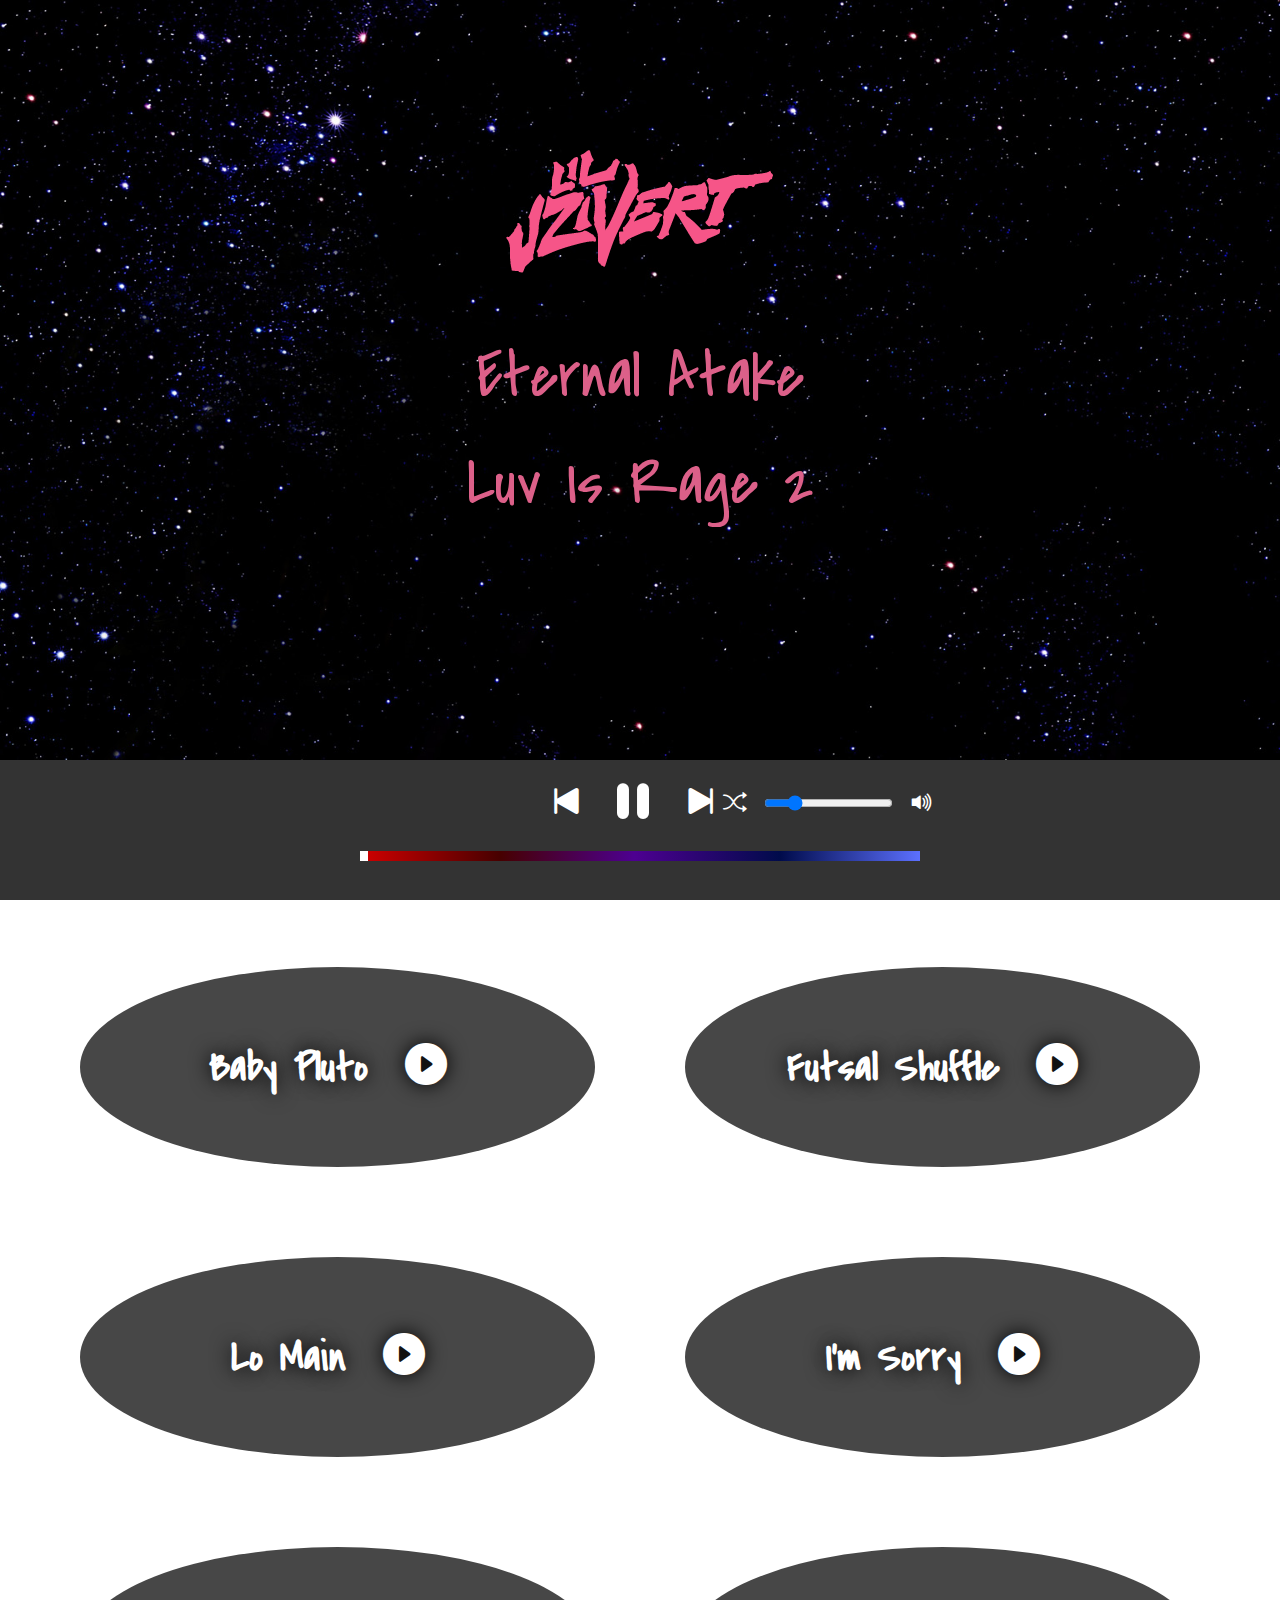
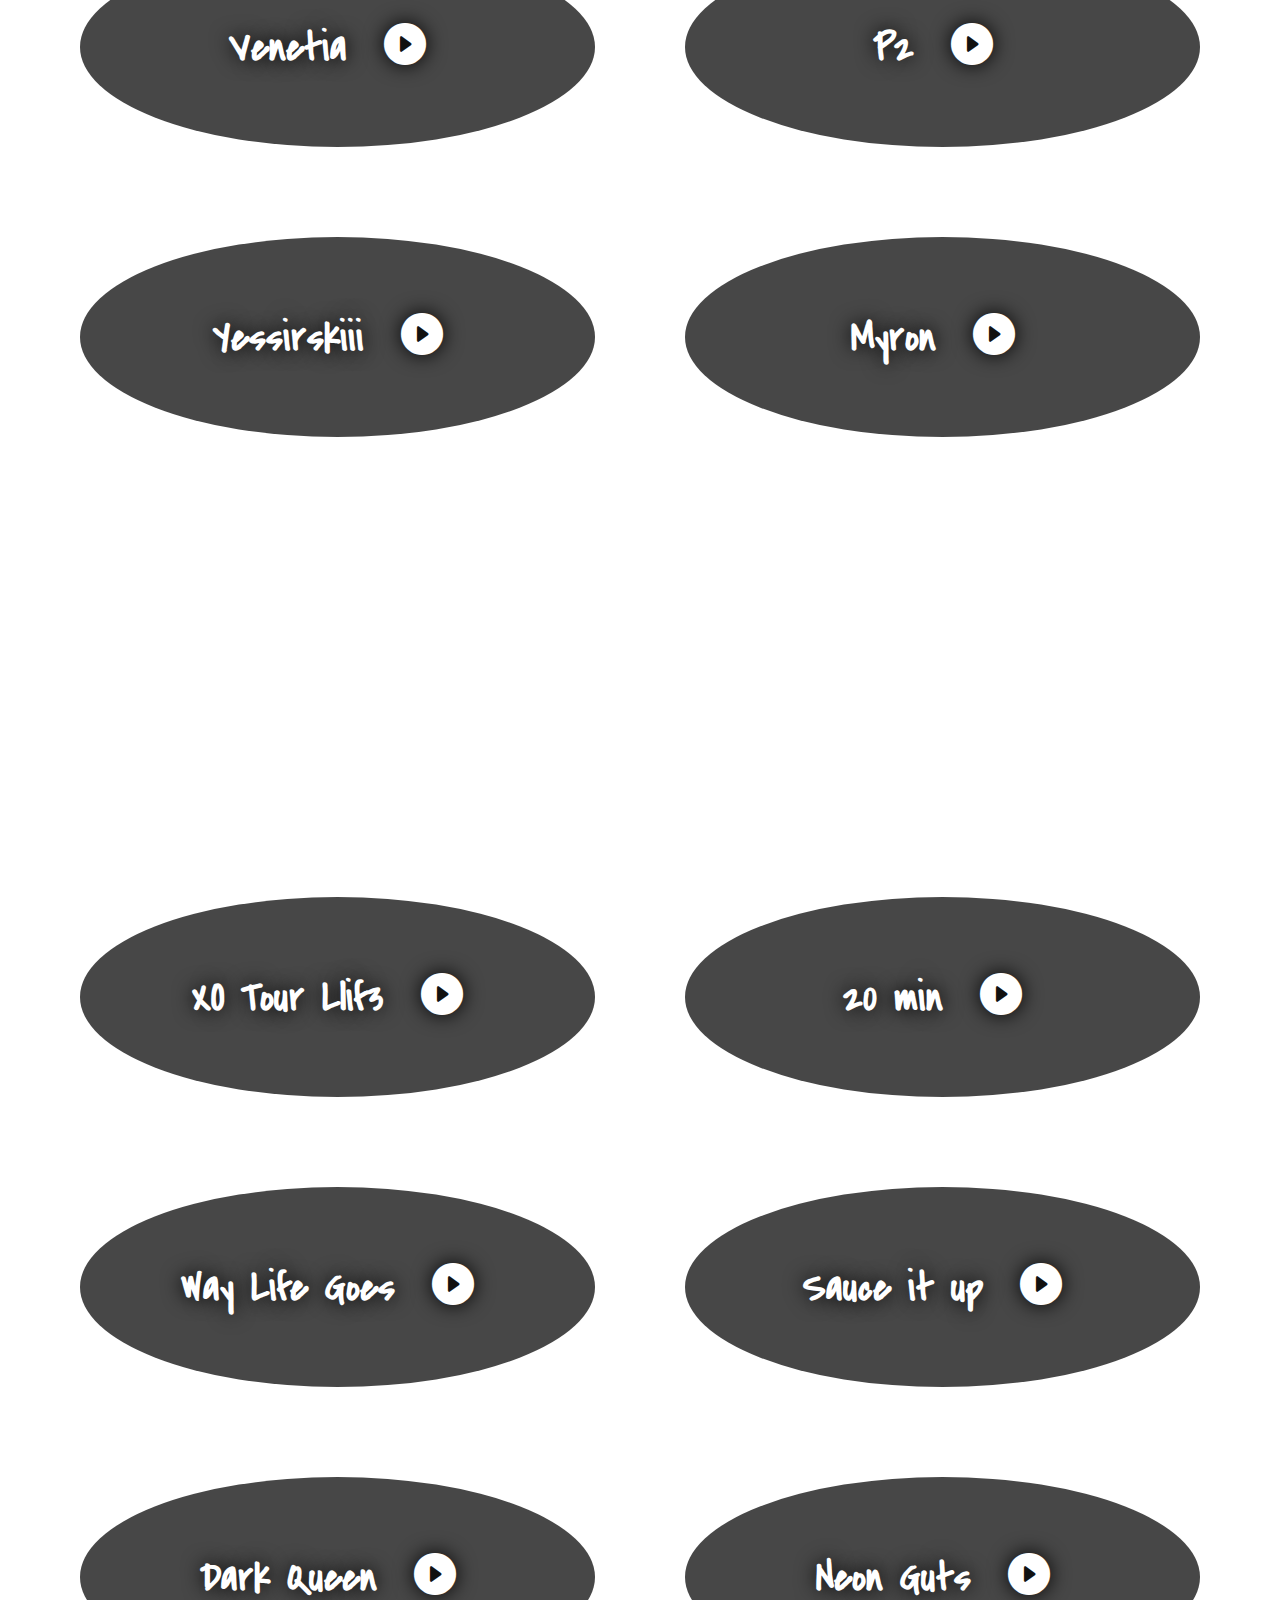
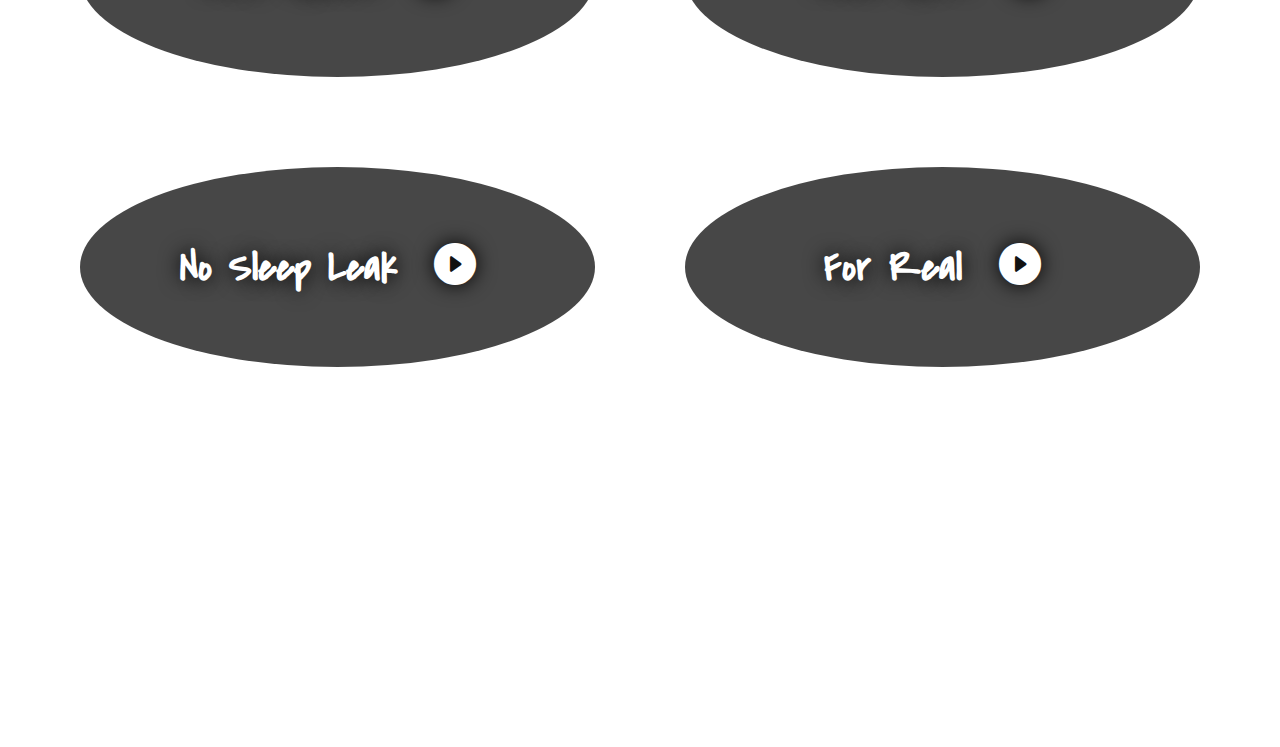
==== commit cbc80ec8: "Add files via upload" ====
--- a/index.html
+++ b/index.html
@@ -132,6 +132,7 @@
         <button id="play-pause" onclick="playPause()"><i class="bi bi-pause-fill"></i></button>
             <button id="next-song"><i class="bi bi-skip-end-fill"></i></button></div>
             <div class="zvuk">
+        <button id="repeat"><i class="bi bi-shuffle"></i></button>
         <input type="range" id="volume" min="0" max="1" step="0.05" value="0.2" onchange="setVolume()">
         <button id="mute" onclick="mute()"><i class="bi bi-volume-up-fill"></i></button></div>
        </div>
--- a/style.css
+++ b/style.css
@@ -71,6 +71,16 @@
 }
 #mute:hover{
     color: rgb(200, 200, 200);
+}
+#repeat{
+  background: none;
+  color: white;
+  border: none;
+  font-size: 24px;
+  padding-right: 15px;
+}
+#repeat:hover{
+  color: rgb(200, 200, 200);
 }
 #current-time{
     color: white;
--- a/smallscreen.css
+++ b/smallscreen.css
@@ -71,6 +71,16 @@
 }
 #mute:hover{
     color: rgb(200, 200, 200);
+}
+#repeat{
+  background: none;
+  color: white;
+  border: none;
+  font-size: 24px;
+  padding-right: 15px;
+}
+#repeat:hover{
+  color: rgb(200, 200, 200);
 }
 #current-time{
     color: white;
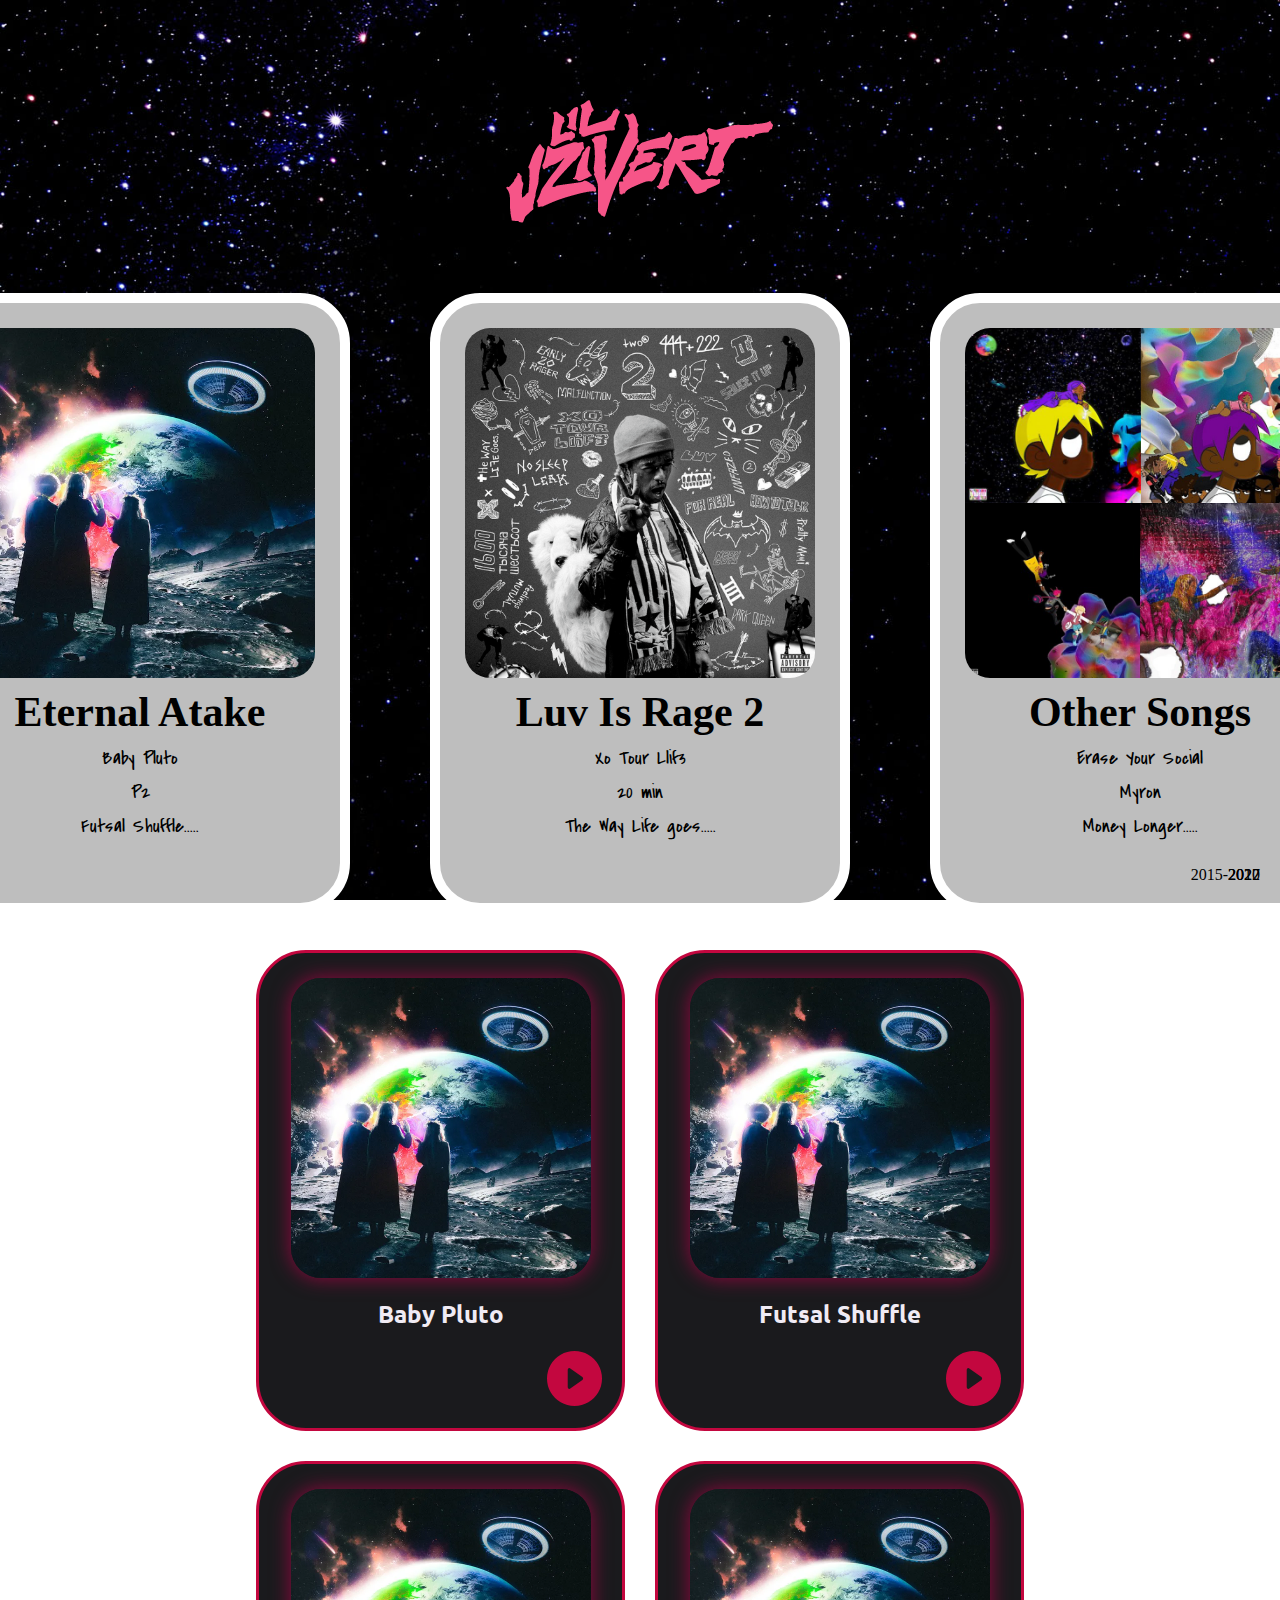
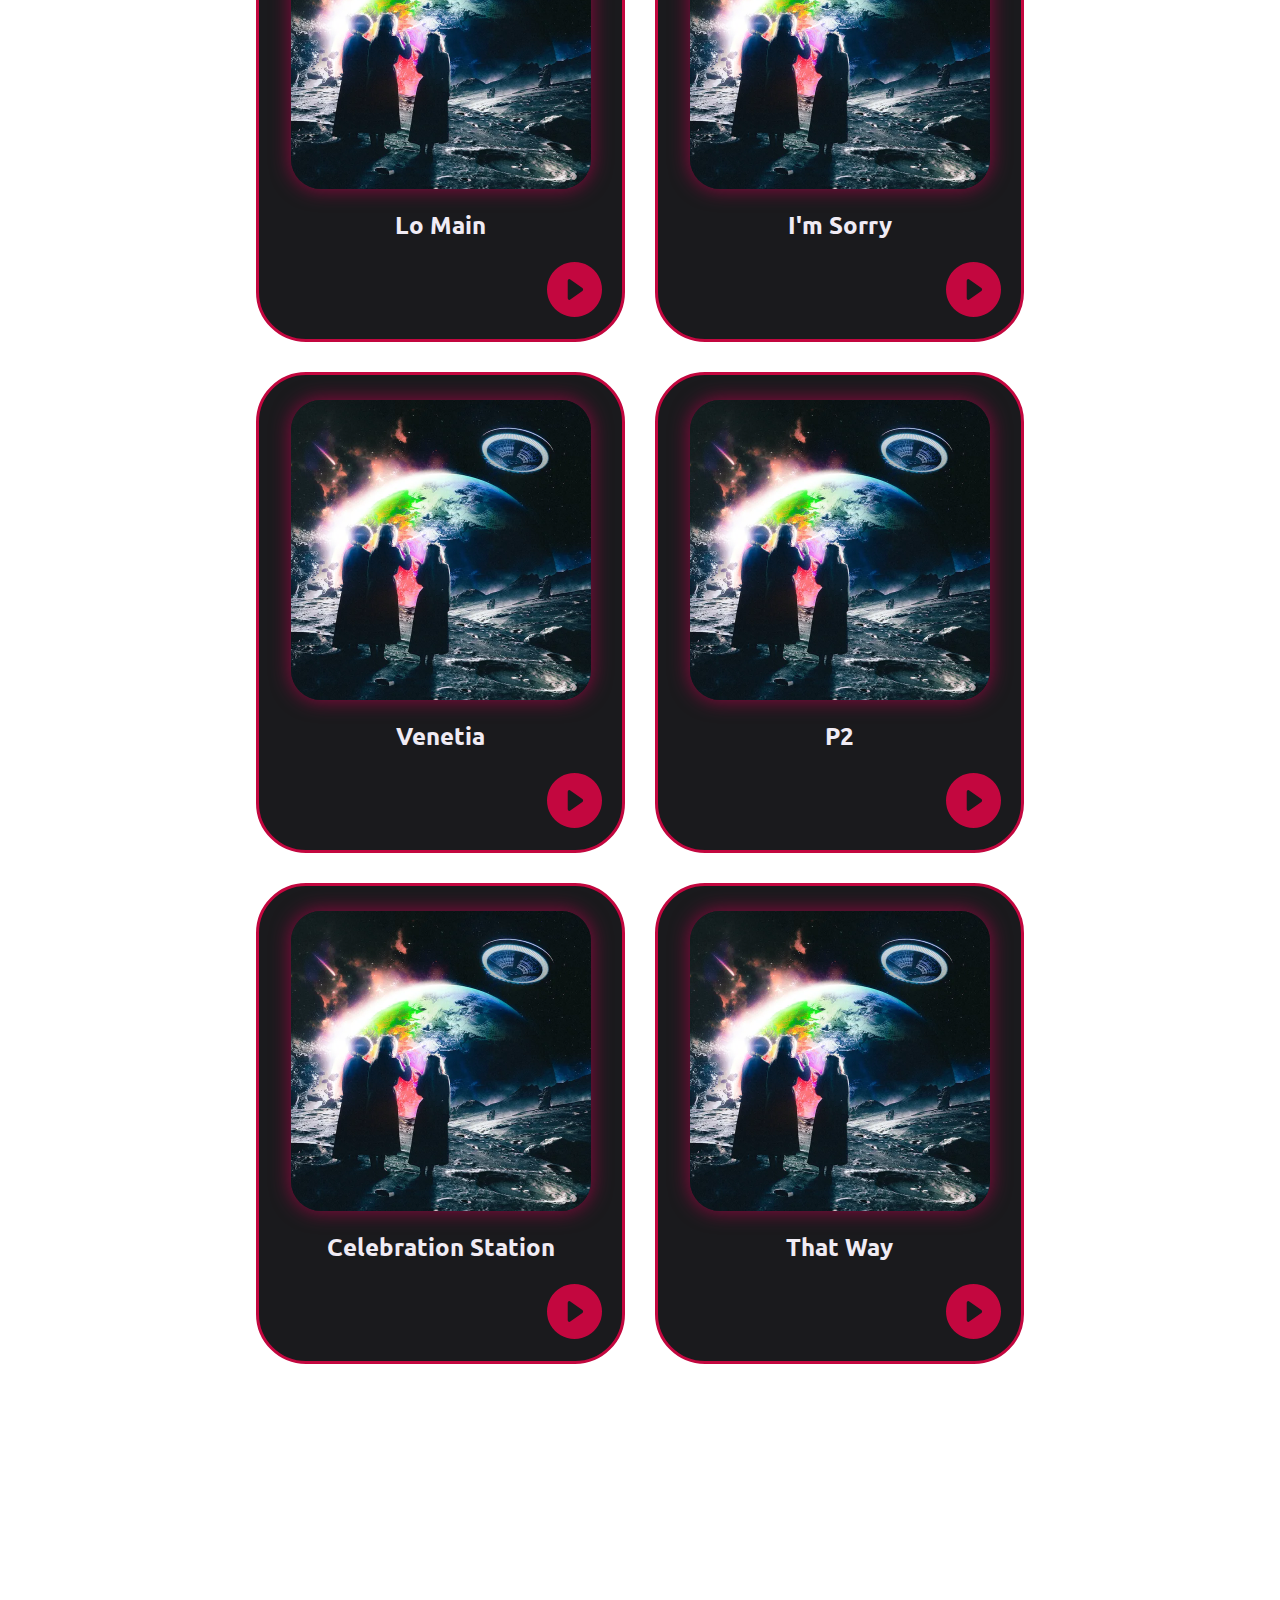
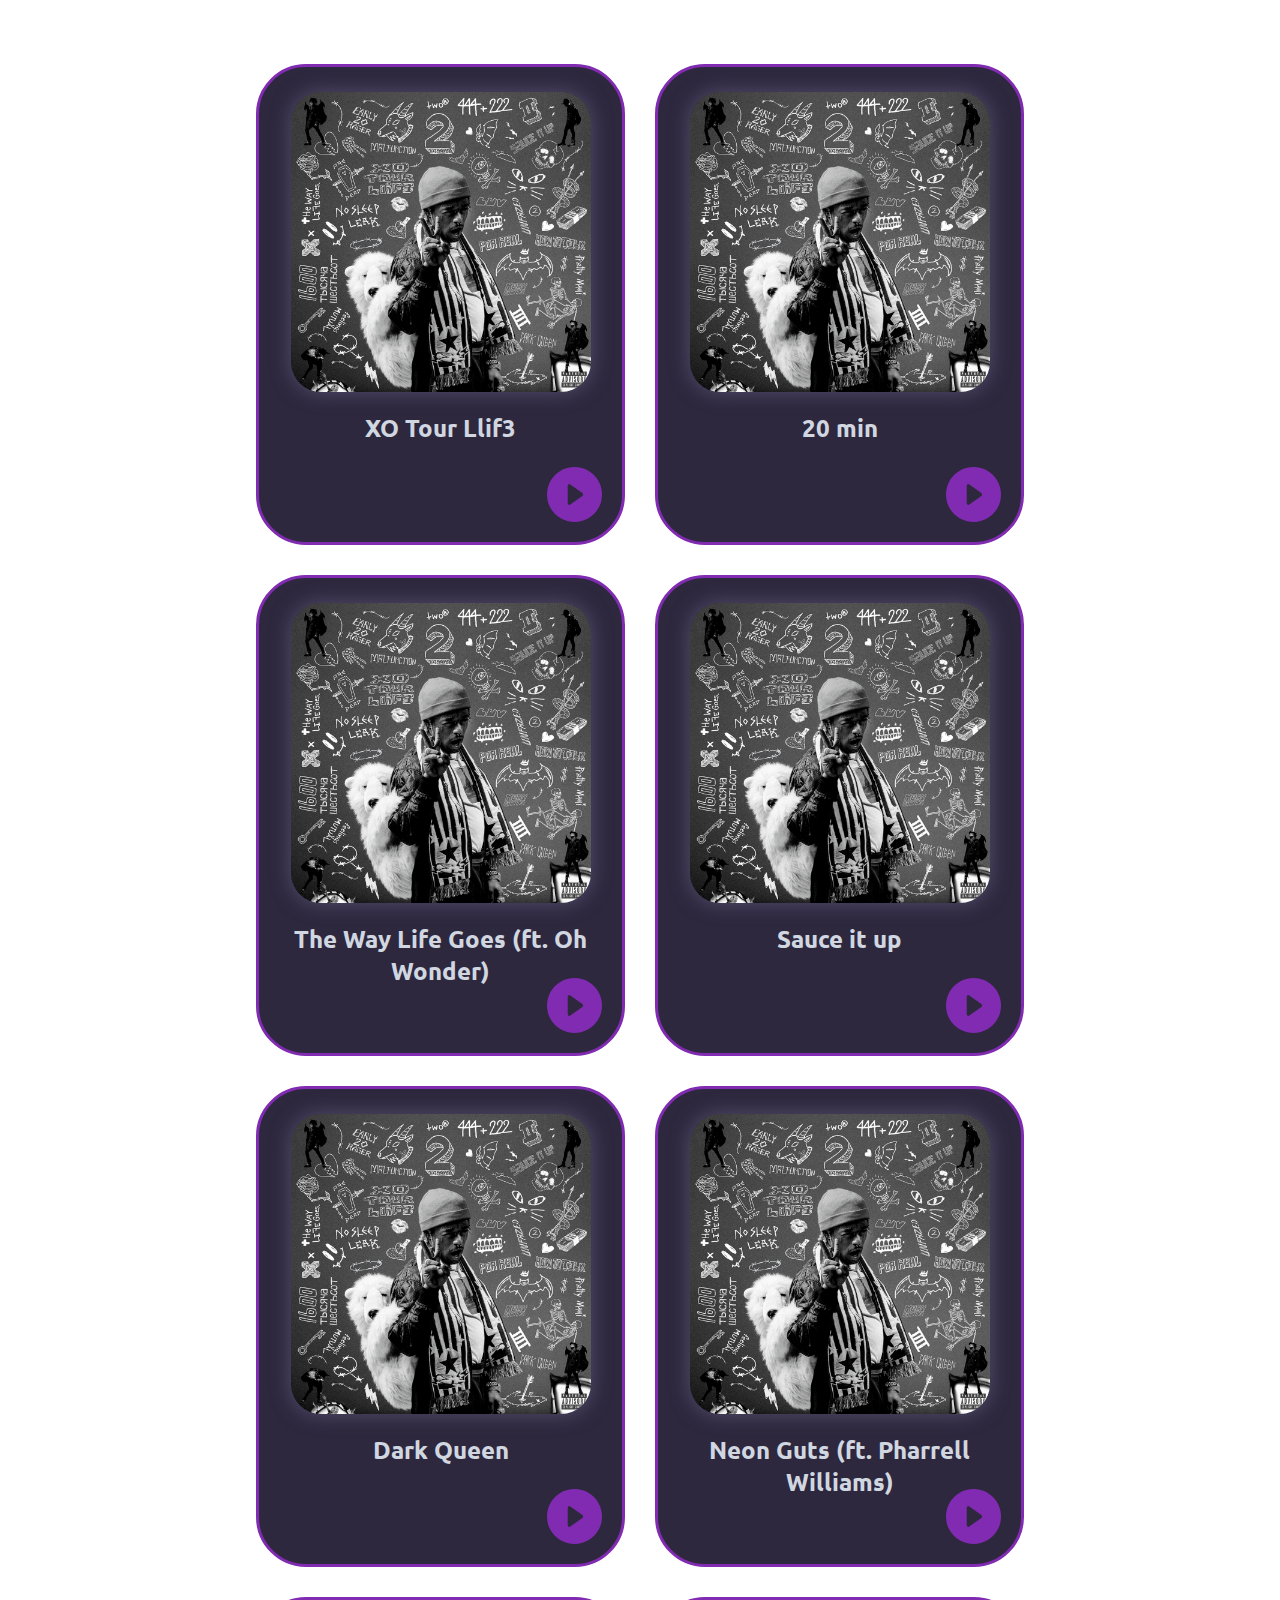
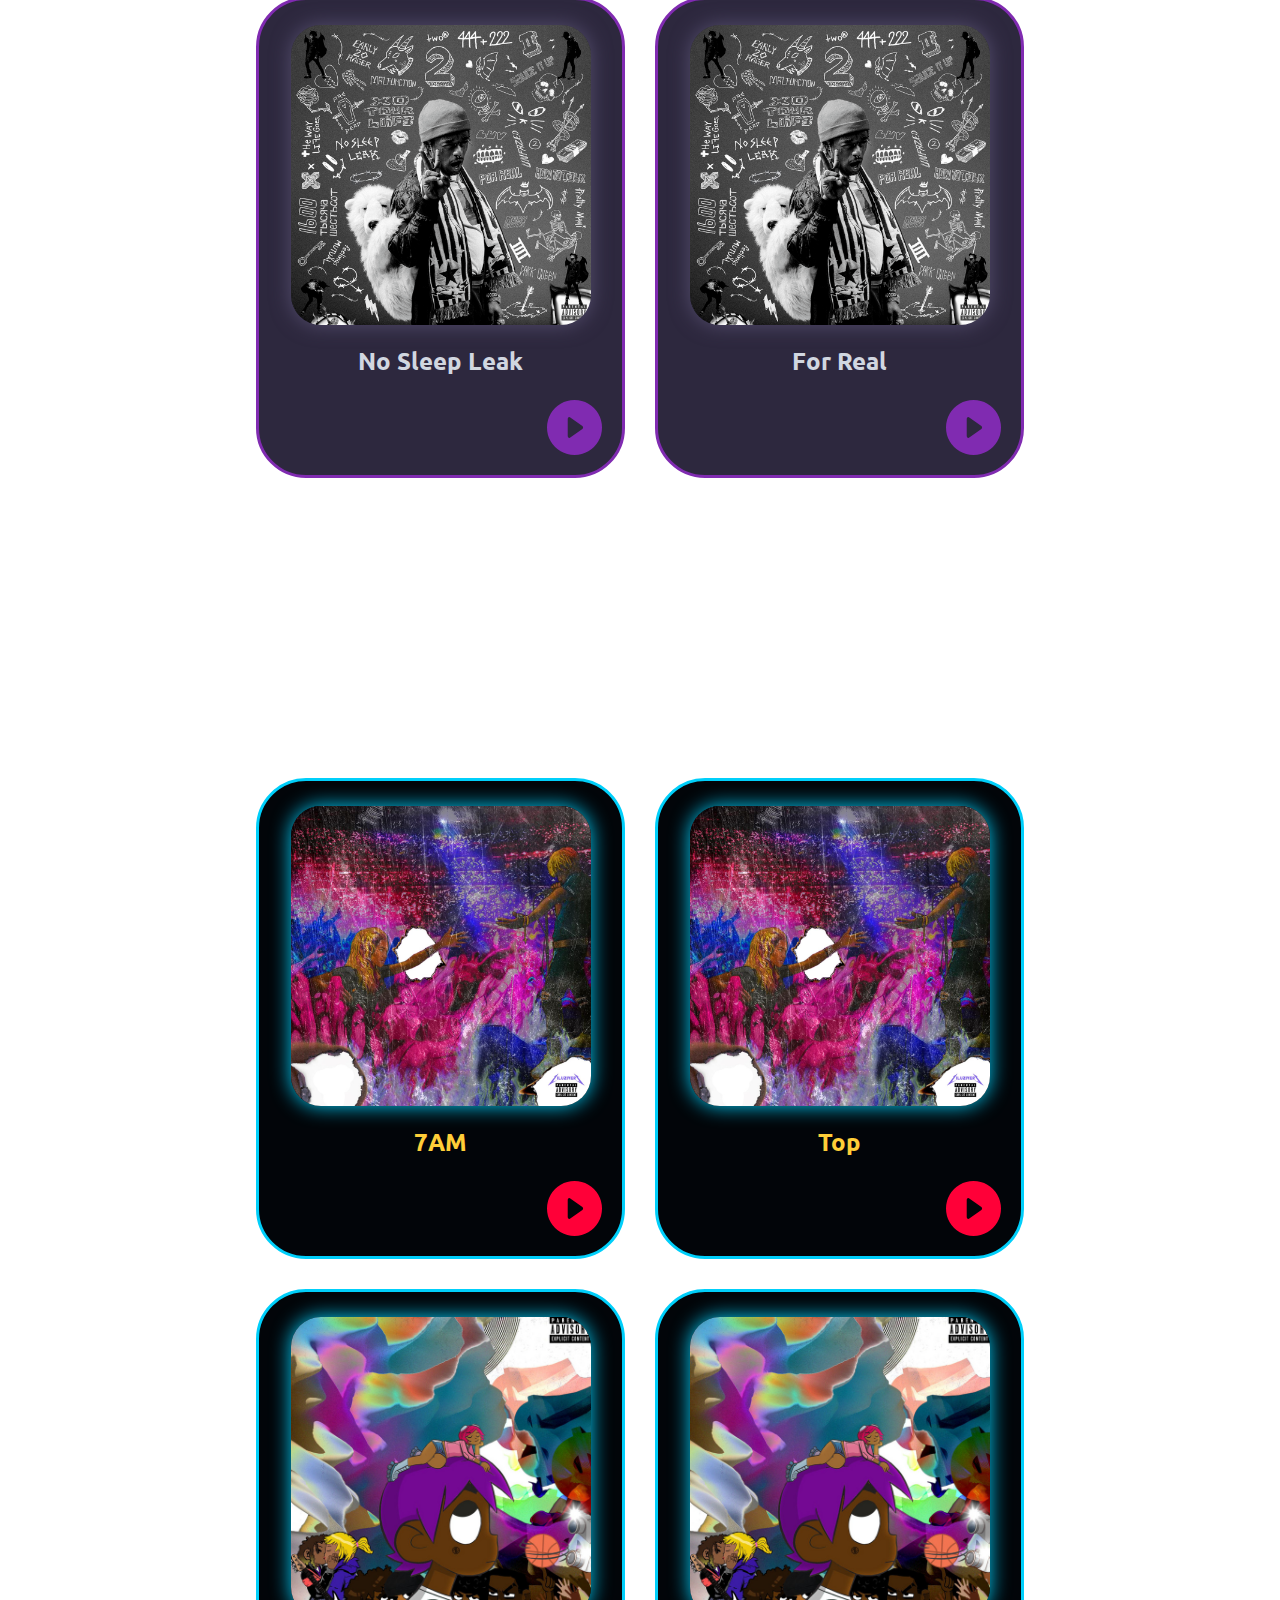
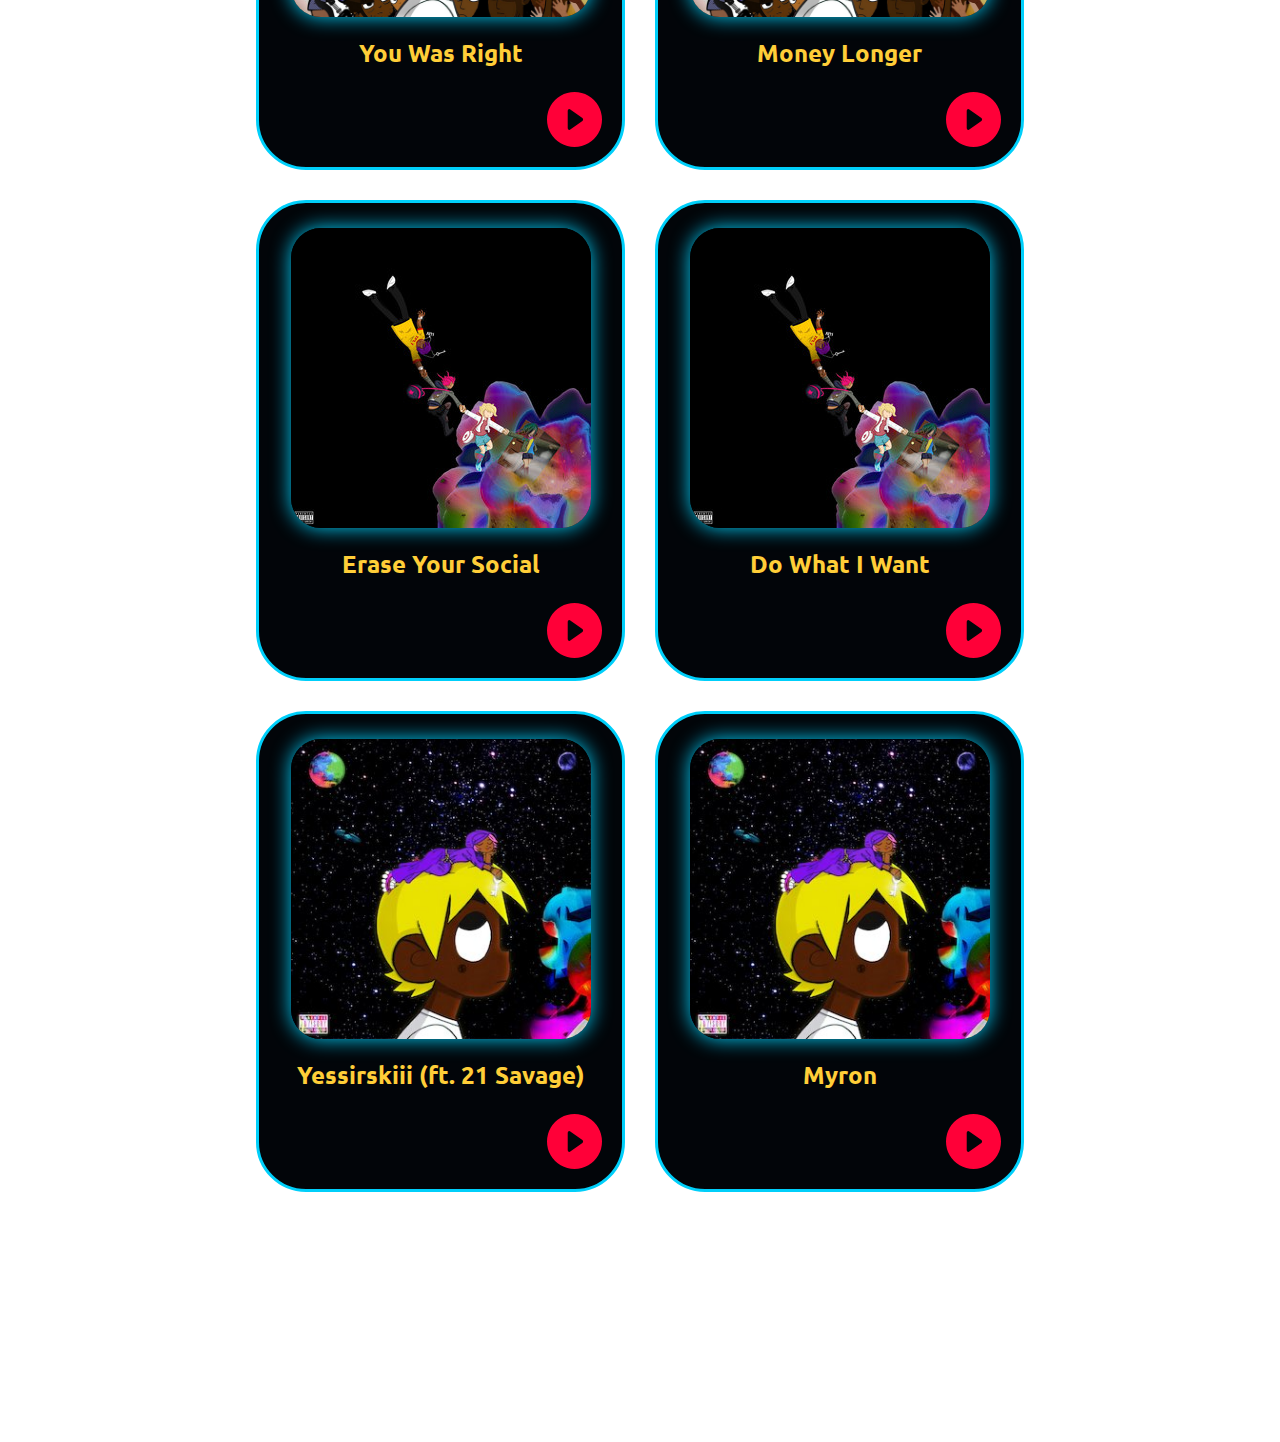
==== commit 053a1166: "Add files via upload" ====
--- a/index.html
+++ b/index.html
@@ -4,15 +4,20 @@
     <meta charset="UTF-8">
     <meta http-equiv="X-UA-Compatible" content="IE=edge">
     <meta name="viewport" content="width=device-width, initial-scale=1.0">
+    <link rel="icon" type="image/x-icon" href="favicon.ico">
     <link rel="stylesheet" href="https://cdn.jsdelivr.net/npm/bootstrap-icons@1.10.3/font/bootstrap-icons.css">
     <link rel="preconnect" href="https://fonts.googleapis.com">
 <link rel="preconnect" href="https://fonts.gstatic.com" crossorigin>
 <link href="https://fonts.googleapis.com/css2?family=Ubuntu:wght@700&display=swap" rel="stylesheet">
-    <link rel="stylesheet" media="screen and (min-width: 1920px)" href="style.css">
-    <link rel="stylesheet" media="screen and (max-width: 1920px)" href="smallscreen.css">
+    <link rel="stylesheet"  href="style.css">
+    <!-- media="screen and (min-width: 1920px)" -->
+    <!-- <link rel="stylesheet" media="screen and (max-width: 1920px)" href="smallscreen.css"> -->
     <title>LUV</title>
 </head>
 <body>
+    <header>
+        <div class="menubutton"></div>
+    </header>
     <audio id="player">
         <source src="Baby-Pluto.mp3" id="song1-source">
         <source src="Futsal-Shuffle.mp3" id="song2-source">
@@ -20,8 +25,8 @@
         <source src="Im-Sorry.mp3">
         <source src="Venetia.mp3">
         <source src="P2.mp3">
-        <source src="Yessirskiii.mp3">
-        <source src="Myron.mp3">
+        <source src="Celebration-Station.mp3">
+        <source src="That-Way.mp3">
         <source src="XO-Tour-Llif3.mp3">
         <source src="20-Min.mp3">
         <source src="The-Way-Life-Goes.mp3">
@@ -30,85 +35,159 @@
         <source src="Neon-Guts.mp3">
         <source src="No-Sleep-Leak.mp3">
         <source src="For-Real.mp3">
+        <source src="7am.mp3">
+        <source src="Top.mp3">
+        <source src="You-Was-Right.mp3">
+        <source src="Money-Longer.mp3">
+        <source src="Erase-Your-Social.mp3">
+        <source src="Do-What-I-Want.mp3">
+        <source src="Yessirskiii.mp3">
+        <source src="Myron.mp3">
       </audio>
       <div class="mp">
-        <div class="container">
+        <div class="containermp">
             <div class="w50">
         <img class="logo" src="logo.png" alt="">
-        <a class="link" href="#EternalAtake" onclick="scrollToDiv()">Eternal Atake</a>
-        <a class="link" href="#LuvIsRage">Luv Is Rage 2</a>
+    <div class="cards">
+        <div class="link" href="#EternalAtake" onclick="scrollToDiv()">
+            <img class="logo2" src="EternalAtakeLogo.png" alt="">
+        <h3>Eternal Atake</h3>
+        <li>Baby Pluto</li>
+        <li>P2</li>
+        <li>Futsal Shuffle.....</li>
+        <p>2020</p>
+    </div>
+            
+        <div class="link" href="#LuvIsRage">
+            <img class="logo2" src="LuvIsRage2Logo.png" alt="">
+        <h3>Luv Is Rage 2</h3>
+        <li>Xo Tour Llif3</li>
+        <li>20 min</li>
+        <li>The Way Life goes.....</li>
+        <p>2017</p>
+    </div>
+            
+        <div class="link" href="#Other">
+            <img class="logo2" src="Other.png" alt="">
+        <h3>Other Songs</h3>
+        <li>Erase Your Social</li>
+        <li>Myron</li>
+        <li>Money Longer.....</li>
+        <p>2015-2022</p>
+    </div>
+            
+    </div>
       </div></div></div>
+      
     <div class="EternalAtake" id="EternalAtake">
         <div class="container">
             <div class="song" id="1">
-                <h1 data-glitch="Explore">Baby Pluto
+                <img class="minilogo" src="EternalAtakeLogo.png" alt=""><h1>Baby Pluto
                 <i class="bi bi-play-circle-fill" id="1hover"></i></h1>
             </div>
             <div class="song" id="2">
-                <h1>Futsal Shuffle
+                <img class="minilogo" src="EternalAtakeLogo.png" alt=""><h1>Futsal Shuffle
                 <i class="bi bi-play-circle-fill" id="1hover"></i></h1>
             </div>
             <div class="song" id="3">
-                <h1>Lo Main
+                <img class="minilogo" src="EternalAtakeLogo.png" alt=""><h1>Lo Main
                 <i class="bi bi-play-circle-fill" id="1hover"></i></h1>
             </div>
             <div class="song" id="4">
-                <h1>I'm Sorry
+                <img class="minilogo" src="EternalAtakeLogo.png" alt=""><h1>I'm Sorry
                 <i class="bi bi-play-circle-fill"></i></h1>
             </div>
             <div class="song" id="5">
-                <h1>Venetia
+                <img class="minilogo" src="EternalAtakeLogo.png" alt=""><h1>Venetia
                 <i class="bi bi-play-circle-fill"></i></h1>
             </div>
             <div class="song" id="6">
-                <h1>P2
+                <img class="minilogo" src="EternalAtakeLogo.png" alt=""><h1>P2
                 <i class="bi bi-play-circle-fill"></i></h1>
             </div>
             <div class="song" id="7">
-                <h1>Yessirskiii
+                <img class="minilogo" src="EternalAtakeLogo.png" alt=""><h1>Celebration Station
                 <i class="bi bi-play-circle-fill"></i></h1>
             </div>
             <div class="song" id="8">
-                <h1>Myron
+                <img class="minilogo" src="EternalAtakeLogo.png" alt=""><h1>That Way
                 <i class="bi bi-play-circle-fill"></i></h1>
             </div>
         </div>
     </div>
+
     <div class="LuvIsRage" id="LuvIsRage">
         <div class="container">
             <div class="song" id="9">
-                <h1>XO Tour Llif3
-                <i class="bi bi-play-circle-fill"></i></h1>
+                <img class="minilogo" src="LuvIsRage2Logo.png" alt=""><h1>XO Tour Llif3</h1>
+                <i class="bi bi-play-circle-fill"></i>
             </div>
             <div class="song" id="10">
-                <h1>20 min
-                <i class="bi bi-play-circle-fill"></i></h1>
+                <img class="minilogo" src="LuvIsRage2Logo.png" alt=""><h1>20 min</h1>
+                <i class="bi bi-play-circle-fill"></i>
             </div>
             <div class="song" id="11">
-                <h1>Way Life Goes
-                <i class="bi bi-play-circle-fill"></i></h1>
+                <img class="minilogo" src="LuvIsRage2Logo.png" alt=""><h1>The Way Life Goes (ft. Oh Wonder)</h1>
+                <i class="bi bi-play-circle-fill"></i>
             </div>
             <div class="song" id="12">
-                <h1>Sauce it up
-                <i class="bi bi-play-circle-fill"></i></h1>
+                <img class="minilogo" src="LuvIsRage2Logo.png" alt=""><h1>Sauce it up</h1>
+                <i class="bi bi-play-circle-fill"></i>
             </div>
             <div class="song" id="13">
-                <h1>Dark Queen
-                <i class="bi bi-play-circle-fill"></i></h1>
+                <img class="minilogo" src="LuvIsRage2Logo.png" alt=""><h1>Dark Queen</h1>
+                <i class="bi bi-play-circle-fill"></i>
             </div>
             <div class="song" id="14">
-                <h1>Neon Guts
-                <i class="bi bi-play-circle-fill"></i></h1>
+                <img class="minilogo" src="LuvIsRage2Logo.png" alt=""><h1>Neon Guts (ft. Pharrell Williams)</h1>
+                <i class="bi bi-play-circle-fill"></i>
             </div>
             <div class="song" id="15">
-                <h1>No Sleep Leak
-                <i class="bi bi-play-circle-fill"></i></h1>
+                <img class="minilogo" src="LuvIsRage2Logo.png" alt=""><h1>No Sleep Leak</h1>
+                <i class="bi bi-play-circle-fill"></i>
             </div>
             <div class="song" id="16">
-                <h1>For Real
-                <i class="bi bi-play-circle-fill"></i></h1>
+                <img class="minilogo" src="LuvIsRage2Logo.png" alt=""><h1>For Real</h1>
+                <i class="bi bi-play-circle-fill"></i>
             </div>
       </div></div>
+
+      <div class="Other" id="Other">
+        <div class="container">
+            <div class="song" id="17">
+                <img class="minilogo" src="LuvIsRage1Logo.png" alt=""><h1>7AM</h1>
+                <i class="bi bi-play-circle-fill"></i>
+            </div>
+            <div class="song" id="18">
+                <img class="minilogo" src="LuvIsRage1Logo.png" alt=""><h1>Top</h1>
+                <i class="bi bi-play-circle-fill"></i>
+            </div>
+            <div class="song" id="19">
+                <img class="minilogo" src="LuvVsTheWorldLogo.png" alt=""><h1>You Was Right</h1>
+                <i class="bi bi-play-circle-fill"></i>
+            </div>
+            <div class="song" id="20">
+                <img class="minilogo" src="LuvVsTheWorldLogo.png" alt=""><h1>Money Longer</h1>
+                <i class="bi bi-play-circle-fill"></i>
+            </div>
+            <div class="song" id="21">
+                <img class="minilogo" src="ThePerfectLUVTapeLogo.png" alt=""><h1>Erase Your Social</h1>
+                <i class="bi bi-play-circle-fill"></i>
+            </div>
+            <div class="song" id="22">
+                <img class="minilogo" src="ThePerfectLUVTapeLogo.png" alt=""><h1>Do What I Want</h1>
+                <i class="bi bi-play-circle-fill"></i>
+            </div>
+            <div class="song" id="23">
+                <img class="minilogo" src="LuvVsTheWorld2Logo.png" alt=""><h1>Yessirskiii (ft. 21 Savage)</h1>
+                <i class="bi bi-play-circle-fill"></i>
+            </div>
+            <div class="song" id="24">
+                <img class="minilogo" src="LuvVsTheWorld2Logo.png" alt=""><h1>Myron</h1>
+                <i class="bi bi-play-circle-fill"></i>
+            </div>
+        </div></div>
+
       <script src="https://code.jquery.com/jquery-3.6.0.min.js"></script>
 <script>
     $(document).ready(function(){
@@ -121,7 +200,7 @@
     });
 </script>
 </body>
-<footer>
+<footer id="footer">
     <div class="media-controls">
         <div class="g1">
             <div id="song-name">
@@ -132,8 +211,8 @@
         <button id="play-pause" onclick="playPause()"><i class="bi bi-pause-fill"></i></button>
             <button id="next-song"><i class="bi bi-skip-end-fill"></i></button></div>
             <div class="zvuk">
-        <button id="repeat"><i class="bi bi-shuffle"></i></button>
-        <input type="range" id="volume" min="0" max="1" step="0.05" value="0.2" onchange="setVolume()">
+        <button id="repeat"><i class="bi bi-arrow-right"></i></button>
+        <input type="range" id="volume" min="0" max="1" step="0.05" value="0.2" oninput="setVolume()">
         <button id="mute" onclick="mute()"><i class="bi bi-volume-up-fill"></i></button></div>
        </div>
        <div class="footer-bottom">
@@ -141,7 +220,7 @@
                 <p id="current-time"></p>
             </div>
         <div class="seek-bar-div">
-        <input id="seek-bar" type="range" min="0" max="" step="0.1" value="0" onchange="setSeek()" onmousemove="showTime(event)" onchange="setSeek()">
+        <input id="seek-bar" type="range" min="0" max="" step="0.1" value="0" oninput="setSeek()" onmousemove="showTime(event)" onchange="setSeek()">
         </div>
         <div id="time-display"></div>
         <div id="time-block">
--- a/style.css
+++ b/style.css
@@ -1,27 +1,27 @@
 @import url('https://fonts.googleapis.com/css2?family=Ubuntu:wght@700&display=swap');
 @import url('https://fonts.googleapis.com/css2?family=Covered+By+Your+Grace&family=Ubuntu:wght@700&display=swap');
+@import url('https://fonts.googleapis.com/css2?family=Covered+By+Your+Grace&family=Permanent+Marker&family=Ubuntu:wght@700&display=swap');
 body{
     margin: 0;
     padding: 0;
 }
 footer{
     padding: auto;
-    display: flex;
     position: fixed;
     bottom: 0;
-    background-color: #333333;
+    background-color: #1A1A1D;
     width: 100%;
     height: 180px;
     justify-content: center;
+    display: none;
 }
 .media-controls{
     width: 80%;
-    padding-top: 30px;
+    padding-top: 70px;
     display: flex;
     flex-direction: column;
     align-items: center;
     justify-content: center;
-    background-color: #333333;
 }
 .g1{
 display: flex;
@@ -71,6 +71,7 @@
 }
 #mute:hover{
     color: rgb(200, 200, 200);
+    cursor: pointer;
 }
 #repeat{
   background: none;
@@ -81,6 +82,7 @@
 }
 #repeat:hover{
   color: rgb(200, 200, 200);
+  cursor: pointer;
 }
 #current-time{
     color: white;
@@ -96,43 +98,38 @@
 }
 .container {
     display: grid;
-    grid-template-columns: repeat(auto-fit, minmax(500px, 1fr));
+    grid-template-columns: repeat(auto-fit, minmax(350px, 1fr));
+    row-gap: 15px;
     grid-gap: 30px;
     padding: 50px;
-    padding-bottom: 700px;
-  }
-  .w50{
-    display: flex;
-    flex-direction: column;
-    align-items: center;
-    justify-content: center;
-  }
-  .logo{
-    margin: 50px;
-    margin-top: 200px;
-  }
-  .link{
-    margin: 20px;
-    text-decoration: none;
-    font-family: 'Covered By Your Grace', cursive;
-    font-size: 64px;
-    color: rgb(220, 96, 137);
-  }
-  .link:hover {
-    animation: shine 1s ease-in-out infinite;
-    text-shadow: 0 0 20px #fff;
-    -webkit-text-stroke: 0.1px rgb(255, 255, 255);
-  }
-  @keyframes shine {
-    0% {
-      text-shadow: 0 0 5px #fff;
-    }
-    50% {
-      text-shadow: 0 0 20px #fff;
-    }
-    100% {
-      text-shadow: 0 0 5px #fff;
-    }
+    height: auto;
+    padding-left: 20vw;
+    padding-right: 20vw;
+  }
+
+  .EternalAtake{
+    background-image: url(EternalAtake.jpg);
+    background-size: 100%;
+    background-repeat: no-repeat;
+    background-position: center center;
+    background-attachment: fixed;
+    -webkit-background-size: cover;
+    -moz-background-size: cover;
+    -o-background-size: cover;
+    background-size: cover;
+    padding-bottom: 200px;
+  }
+  .LuvIsRage{
+    background-image: url(LuvIsRage.jpg);
+    background-size: 100%;
+    background-repeat: no-repeat;
+    background-position: center center;
+    background-attachment: fixed;
+    -webkit-background-size: cover;
+    -moz-background-size: cover;
+    -o-background-size: cover;
+    background-size: cover;
+    padding-bottom: 200px;
   }
   .mp{
     background-image: url(LuvVsTheWorld2No.jpg);
@@ -144,9 +141,10 @@
     -moz-background-size: cover;
     -o-background-size: cover;
     background-size: cover;
-  }
-  .EternalAtake{
-    background-image: url(EternalAtake.jpg);
+    height: 100vh;
+  }
+  .Other{
+    background-image: url(OtherBack.jpg);
     background-size: 100%;
     background-repeat: no-repeat;
     background-position: center center;
@@ -155,85 +153,176 @@
     -moz-background-size: cover;
     -o-background-size: cover;
     background-size: cover;
-  }
-  .LuvIsRage{
-    background-image: url(LuvIsRage.jpg);
-    background-size: 100%;
-    background-repeat: no-repeat;
-    background-position: center center;
-    background-attachment: fixed;
-    -webkit-background-size: cover;
-    -moz-background-size: cover;
-    -o-background-size: cover;
-    background-size: cover;
-  }
-  .song{
-    height: 200px;
-    font-family: 'Covered By Your Grace', cursive;
-    margin: 30px;
-    display: flex;
-    justify-items: center;
+    padding-bottom: 200px;
+  }
+            .minilogo{
+          width: 300px;
+          height: 300px;
+          border-radius: 30px;
+          padding: 0;
+          margin: 0;
+          margin-top: 25px;
+          margin-bottom: 20px;
+            }
+        .song{
+          height: 475px;
+          font-family: 'Ubuntu';
+          display: flex;
+    flex-direction: column;
     align-items: center;
-    justify-content: center;
-    position: relative;
-    border-radius: 50%;
-    background-color: rgba(51, 51, 51, 0.9);
-  }
-  .song h1{
-    color: #fff;
-    text-shadow: 0 0 20px black;
-    font-weight: 900;
-    font-size: 54px;
-    text-align: center;
-    align-items: center;
-    text-decoration: none;
-    padding: 0;
-  }
-  .song h1:hover{
-    cursor: default;
-    -webkit-text-stroke: 0.1px rgba(222, 222, 222, 0.619);
-  }
-  .song .bi{
-    color: white;
-    margin: 20px;
-    align-items: center;
-  }
-.song:hover{
-  /* transform: translate(-4px, 5px); */
-  animation: shake .3s infinite alternate;
-  box-sizing: border-box;
-  border-radius: 10px;
-  background-color: #00ddff1a;
-  transition: all 0.2s ease;
-  /* animation: width .3s; */
-}
-@keyframes width {
-  0%{
-    border-radius: 100%;
-  }
-  100%{
-    border-radius: 10px;
-  }
-}
-h1:hover{
-  animation: shine2 1.5s ease-in-out infinite;
-}
-
+          position: relative;
+        }
+       
+        .song i{
+          position: absolute;
+          bottom: -5px;
+          right: 0;
+          font-size: 55px;
+        }
+        .song h1{
+          font-weight: 900;
+          font-size: 24px;
+          display: flex;
+          align-items: center;
+          text-decoration: none;
+          text-align: center;
+          padding: 0;
+          margin: 0;
+        }
+        .song .bi{
+          margin: 20px;
+          align-items: center;
+        }
+      .song:hover{
+        /* transform: translate(-4px, 5px); */
+        /* animation: shake .3s infinite alternate; */
+        border: none;
+        /* animation: width .3s; */
+      }
+      @keyframes width {
+        0%{
+          border-radius: 100%;
+        }
+        100%{
+          border-radius: 10px;
+        }
+      }
+      h1:hover{
+        /* animation: shine2 1.5s ease-in-out infinite; */
+      }
+ /* LuvIsRage Song */
+        .LuvIsRage .song{
+          background-color: #2D283E;
+          border-radius: 50px;
+          color: #D1D7E0;
+          border: 3px solid #802BB1;
+        }
+        .LuvIsRage .song:hover{
+          animation: shine2 1.5s ease-in-out infinite;
+          box-shadow: 0 0 20px #9c38d5;
+          border-radius: 0;
+          transition: 0.2s;
+        }
+        .LuvIsRage .minilogo{
+          box-shadow: 0 0 20px #564F6F;
+        }
+        .LuvIsRage .song h1{
+          color: #D1D7E0;
+        }
+        .LuvIsRage h1:hover{
+          cursor: default;
+        }
+        .LuvIsRage i{
+          color: #802BB1;
+          padding: 0;
+          margin: 0;
+        }
+        .LuvIsRage i:hover{
+          cursor: pointer;
+          -webkit-text-stroke: 1px rgb(255, 255, 255);
+          text-shadow: 0 0 5px #ffffff;
+          transition: 0.2s;
+        }
+        /* EternalAtake Song */
+        .EternalAtake .song{
+          background-color: #1A1A1D;
+          border-radius: 50px;
+          color: #F0EBF4;
+          border: 3px solid #C3073F;
+        }
+        .EternalAtake .song:hover{
+          text-shadow: 0 0 10px rgb(255, 255, 255);
+          box-shadow: 0 0 20px #950740;
+          border-radius: 0;
+          transition: 0.2s;
+        }
+        .EternalAtake .minilogo{
+          box-shadow: 0 0 20px #950740;
+        }
+        .EternalAtake .song h1{
+          color: #F0EBF4;
+        }
+        .EternalAtake h1:hover{
+          cursor: default;
+        }
+        .EternalAtake i{
+          color: #C3073F;
+          padding: 0;
+          margin: 0;
+        }
+        .EternalAtake i:hover{
+          cursor: pointer;
+          -webkit-text-stroke: 1px rgb(255, 255, 255);
+          text-shadow: 0 0 5px #ffffff;
+          transition: 0.2s;
+        }
+        /* Other */
+        .Other .song{
+          background-color: #020509;
+          border-radius: 50px;
+          color: #FFCE38;
+          border: 3px solid #00CFFA;
+        }
+        .Other .song:hover{
+          text-shadow: 0 0 10px #fdfdfd;
+          box-shadow: 0 0 20px #00CFFA;
+          border-radius: 0;
+          transition: 0.2s;
+        }
+        .Other .minilogo{
+          box-shadow: 0 0 20px #00CFFA;
+        }
+        .Other .song h1{
+          color: #FFCE38;
+        }
+        .Other h1:hover{
+          cursor: default;
+        }
+        .Other i{
+          color: #FF0038;
+          padding: 0;
+          margin: 0;
+        }
+        .Other i:hover{
+          cursor: pointer;
+          -webkit-text-stroke: 1px rgb(255, 255, 255);
+          text-shadow: 0 0 5px #fefefe;
+          transition: 0.2s;
+        }
 @keyframes shine2 {
-  0% {
-    transform: scale(1);
-  }
-  50% {
-    transform: scale(1.1);
-  }
-  100% {
-    transform: scale(1);
-  }
   from {
-    text-shadow: 0 0 20px rgb(255, 255, 255);
+    text-shadow: 0 0 10px rgb(255, 255, 255);
   }
   to {
-    text-shadow: 0 0 20px rgb(255, 255, 176);
+    text-shadow: 0 0 10px rgb(255, 255, 176);
+  }
+}
+@keyframes shine3 {
+  from {
+    text-shadow: 0 0 10px rgb(255, 255, 255);
+  }
+  to {
+    text-shadow: 0 0 10px rgb(255, 210, 251);
   }
 }
 @keyframes shake {
@@ -243,11 +332,9 @@
   100% { transform: translate(2px, -1px); }
   from {
     box-shadow: 0 0 20px rgb(255, 0, 255);
-    background-color: rgb(255, 0, 255, 0.1);
   }
   to {
     box-shadow: 0 0 20px rgb(0, 255, 255);
-    background-color: rgba(0, 255, 255, 0.1);
   }
 }
 .footer-bottom{
@@ -365,8 +452,6 @@
     /* background-color: #2a9567; */
     padding: 0 20px 0 20px;
     width: 40%;
-  }
-  #song-name:hover{
     cursor: default;
   }
   #song-name p{
@@ -384,6 +469,81 @@
       #time-display {
         background: none;
         position: absolute;
-color: #fff;
-padding-left: 56px;
-    }+        color: #fff;
+        padding-left: 56px;
+    }
+    .cards{
+      display: flex;
+    }
+    .w50{
+    display: flex;
+    flex-direction: column;
+    align-items: center;
+    justify-content: center;
+  }
+  .logo{
+    margin: 50px;
+    margin-top: 100px;
+  }
+  .logo2{
+    width: 350px;
+    height: 350px;
+    border-radius: 25px;
+    margin: 25px;
+    margin-bottom: 10px;
+  }
+  h3{
+    font-family: 'Permanent Marker', cursive;
+    font-size: 42px;
+    /* color: rgb(220, 96, 137); */
+    color: black;
+    padding: 0;
+    margin: 0;
+    margin-bottom: 5px;
+  }
+  .link{
+    width: 400px;
+    height: 600px;
+    margin: 20px 40px 20px 40px;
+    background-color: rgb(190, 190, 190);
+    border-radius: 50px;
+    display: flex;
+    flex-direction: column;
+    align-items: center;
+    cursor: pointer;
+    border: 10px solid white;
+  }
+  .link li{
+    font-size: 20px;
+    color: black;
+    list-style: none;
+    margin: 3px;
+    font-family: 'Covered By Your Grace', cursive;
+  }
+  .link p{
+    font-size: 16px;
+    color: black;
+    position: absolute;
+    bottom: 0px;
+    right: 20px;
+  }
+  .link:hover {
+    animation-play-state: running;
+    box-shadow: 0 0 40px #fff;
+      transform: scale(1.03);
+      transition: all ease 0.5s;
+      border-radius: 0;
+  }
+  .mp{
+    background-image: url(LuvVsTheWorld2No.jpg);
+    background-size: 100%;
+    background-repeat: no-repeat;
+    background-position: center center;
+    background-attachment: fixed;
+    -webkit-background-size: cover;
+    -moz-background-size: cover;
+    -o-background-size: cover;
+    background-size: cover;
+    height: 100vh;
+  }
+  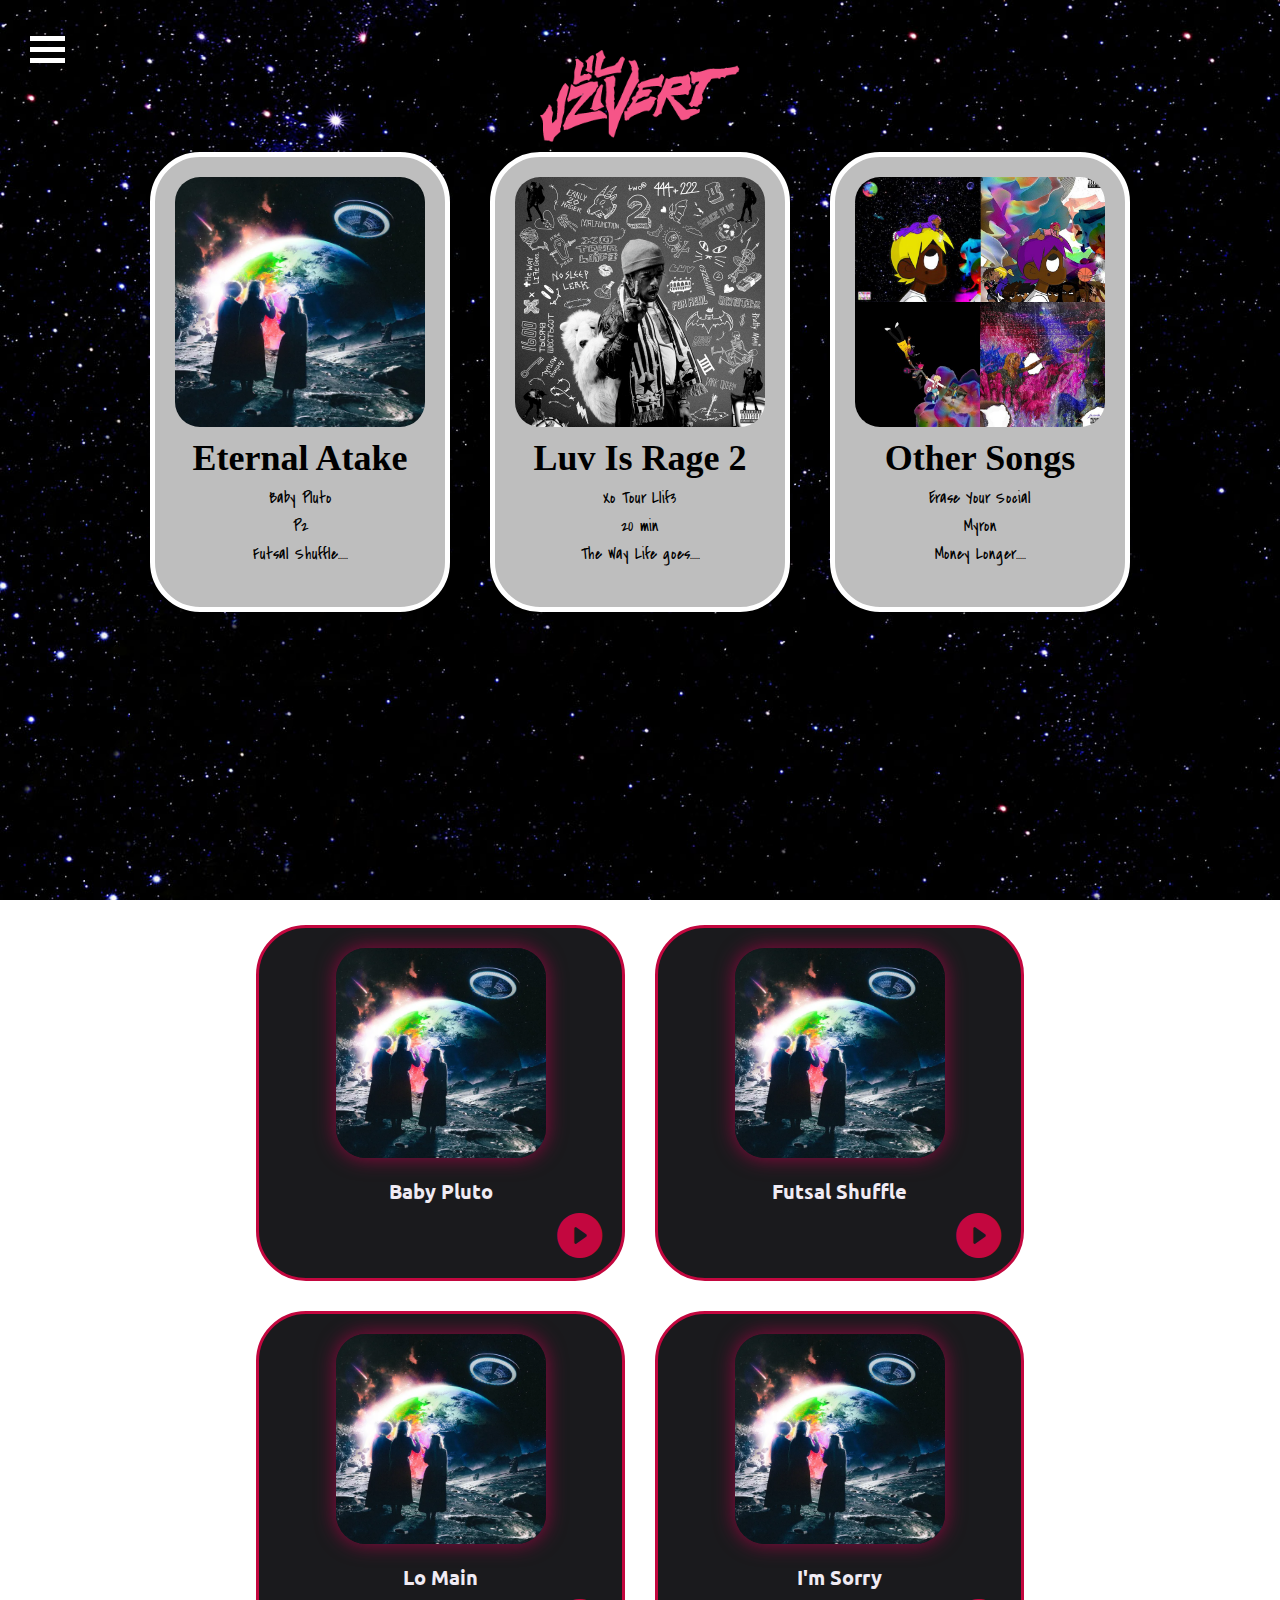
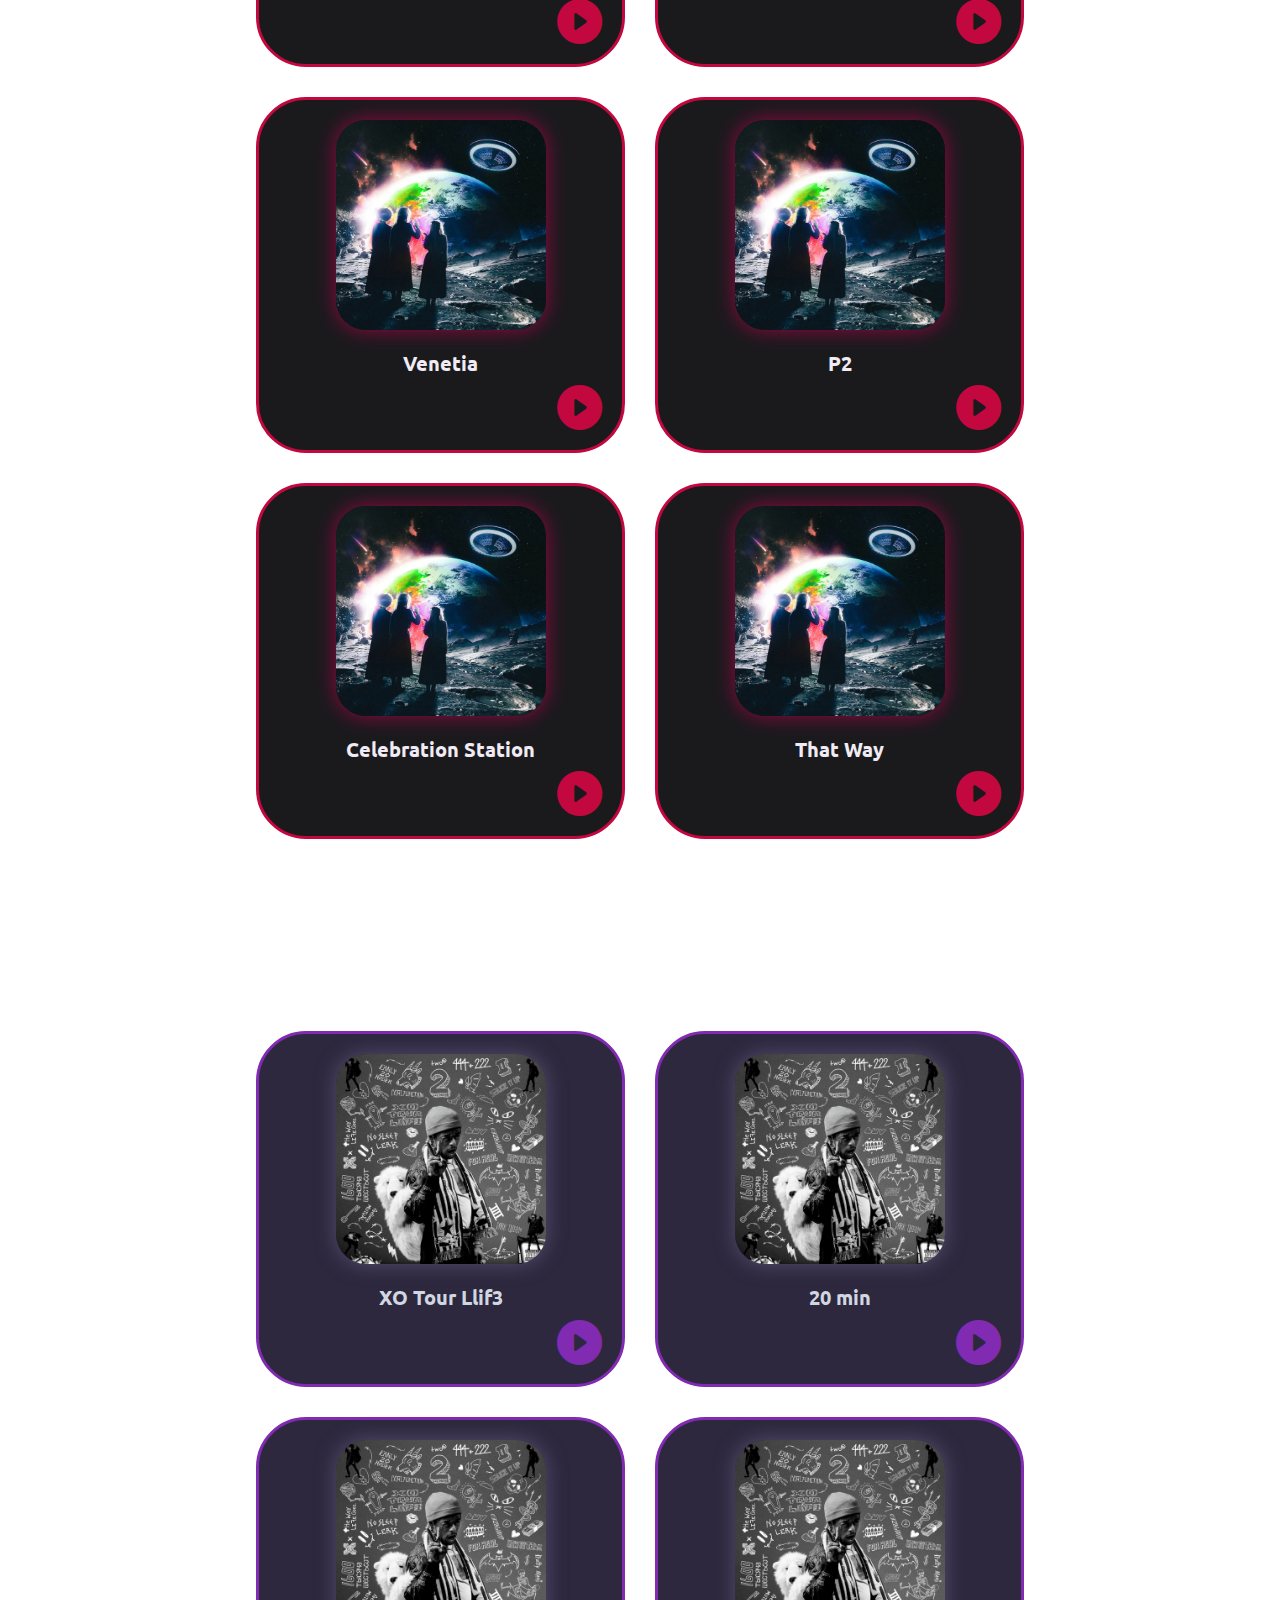
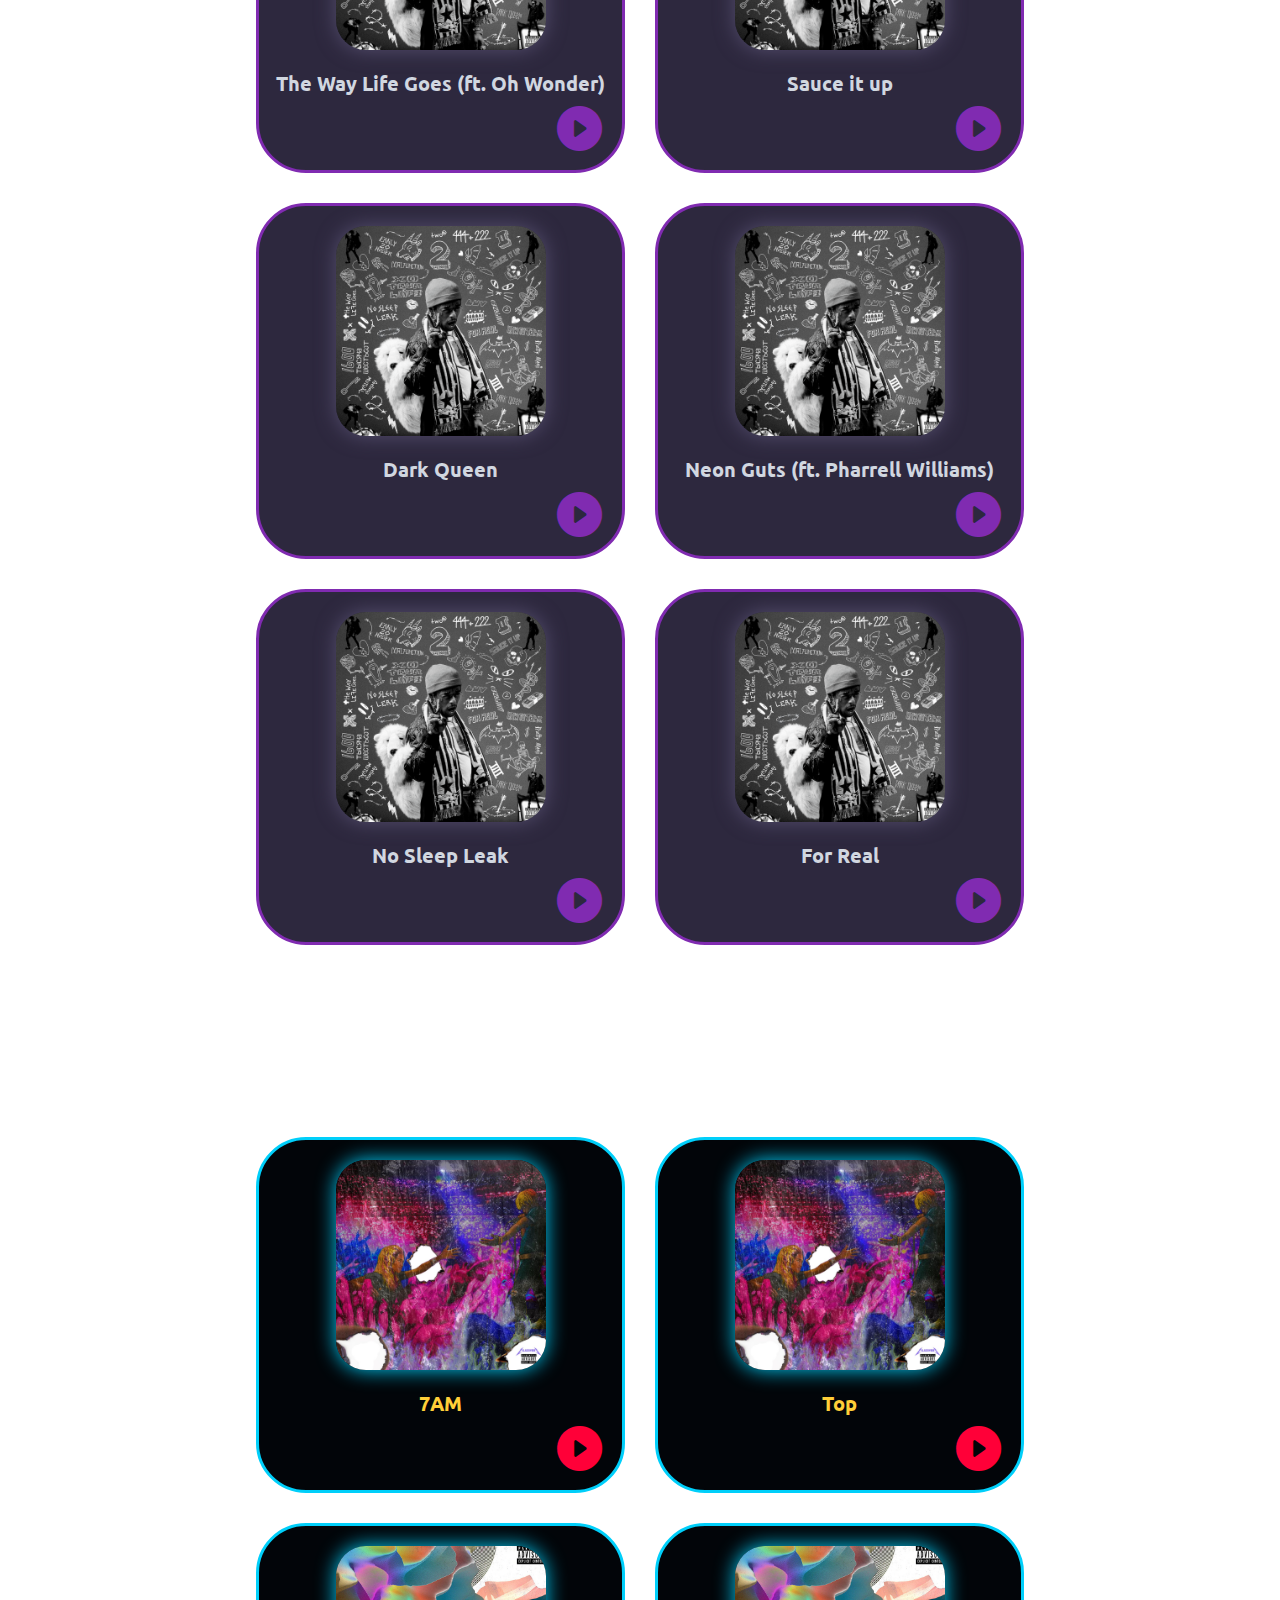
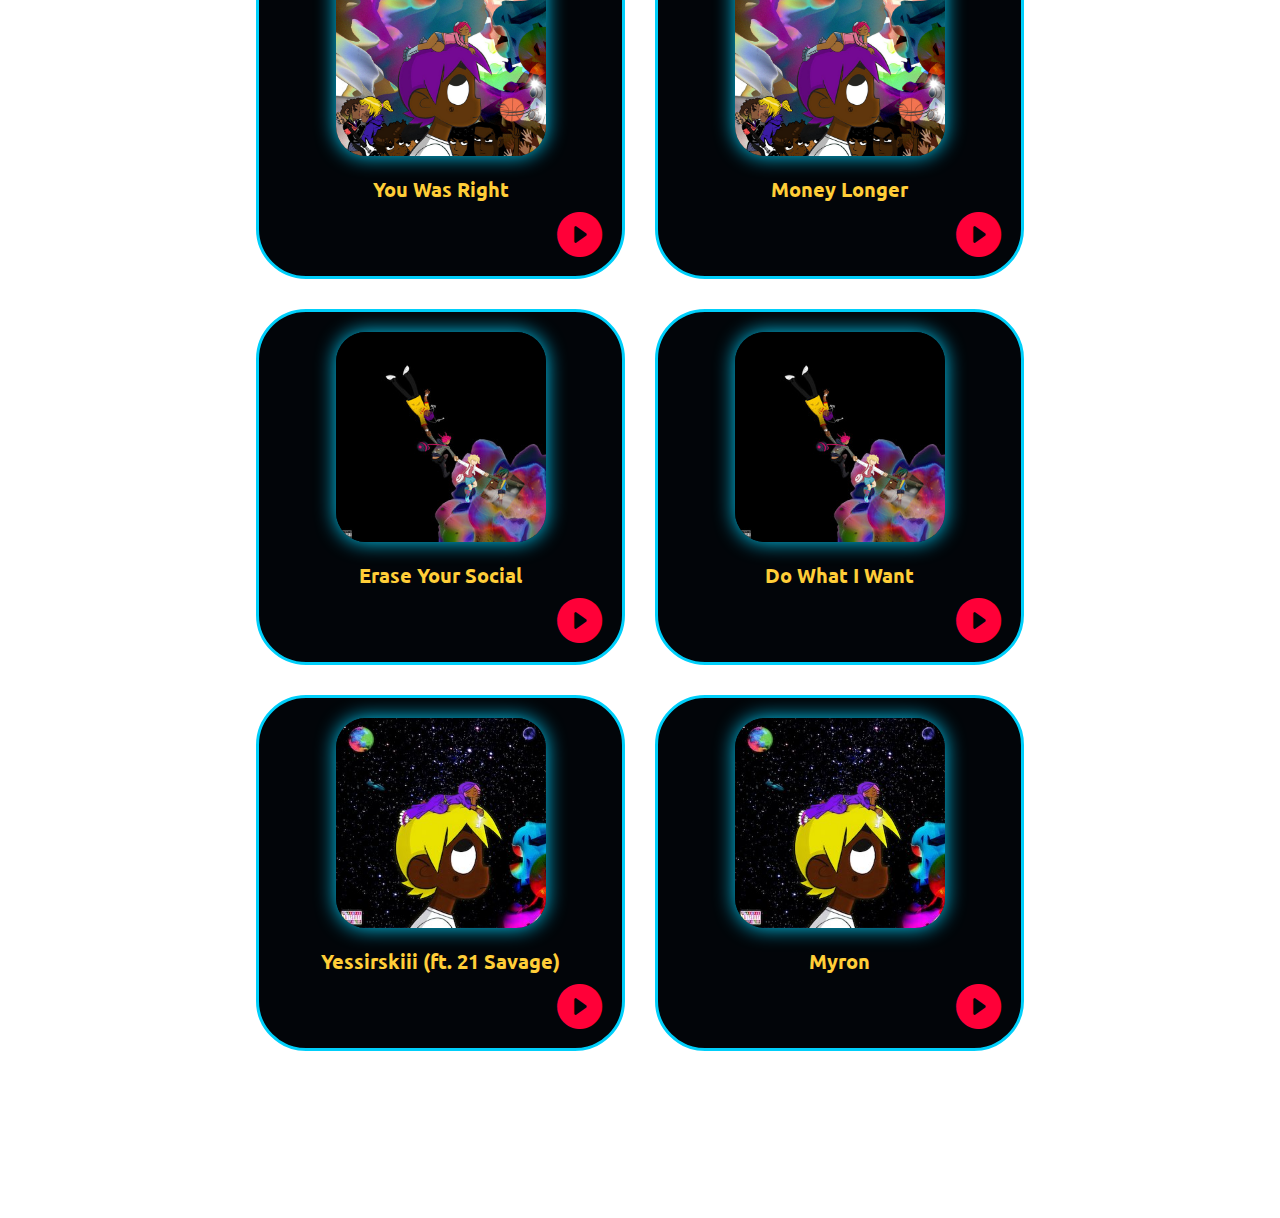
==== commit ba22d282: "Add files via upload" ====
--- a/index.html
+++ b/index.html
@@ -9,14 +9,23 @@
     <link rel="preconnect" href="https://fonts.googleapis.com">
 <link rel="preconnect" href="https://fonts.gstatic.com" crossorigin>
 <link href="https://fonts.googleapis.com/css2?family=Ubuntu:wght@700&display=swap" rel="stylesheet">
-    <link rel="stylesheet"  href="style.css">
-    <!-- media="screen and (min-width: 1920px)" -->
-    <!-- <link rel="stylesheet" media="screen and (max-width: 1920px)" href="smallscreen.css"> -->
+    <link rel="stylesheet" media="screen and (min-width: 1920px)" href="style.css">
+    <!--  -->
+    <link rel="stylesheet" media="screen and (max-width: 1920px)" href="smallscreen.css">
     <title>LUV</title>
 </head>
 <body>
     <header>
-        <div class="menubutton"></div>
+        <div class="menubutton" onclick="menuFunction(this)">
+            <div class="bar1"></div>
+            <div class="bar2"></div>
+            <div class="bar3"></div>
+          </div>
+          <script>
+            function menuFunction(x) {
+            x.classList.toggle("change");
+            }
+          </script>
     </header>
     <audio id="player">
         <source src="Baby-Pluto.mp3" id="song1-source">
@@ -220,7 +229,7 @@
                 <p id="current-time"></p>
             </div>
         <div class="seek-bar-div">
-        <input id="seek-bar" type="range" min="0" max="" step="0.1" value="0" oninput="setSeek()" onmousemove="showTime(event)" onchange="setSeek()">
+        <input id="seek-bar" type="range" min="0" max="" step="0.1" value="0" oninput="setSeek()" onmousemove="showTime(event)">
         </div>
         <div id="time-display"></div>
         <div id="time-block">
--- a/style.css
+++ b/style.css
@@ -17,7 +17,7 @@
 }
 .media-controls{
     width: 80%;
-    padding-top: 70px;
+    padding-top: 50px;
     display: flex;
     flex-direction: column;
     align-items: center;
@@ -471,6 +471,7 @@
         position: absolute;
         color: #fff;
         padding-left: 56px;
+        top: 78px;
     }
     .cards{
       display: flex;
@@ -546,4 +547,32 @@
     background-size: cover;
     height: 100vh;
   }
-  +  
+  .menubutton {
+    display: inline-block;
+    cursor: pointer;
+    position: fixed;
+    top: 30px;
+    left: 30px;
+  }
+  
+  .bar1, .bar2, .bar3 {
+    width: 35px;
+    height: 5px;
+    background-color: rgb(255, 255, 255);
+    margin: 6px 0;
+    transition: 0.4s;
+  }
+  
+  /* Rotate first bar */
+  .change .bar1 {
+    transform: translate(0, 11px) rotate(-45deg);
+  }
+  
+  /* Fade out the second bar */
+  .change .bar2 {opacity: 0;}
+  
+  /* Rotate last bar */
+  .change .bar3 {
+    transform: translate(0, -11px) rotate(45deg);
+  }--- a/smallscreen.css
+++ b/smallscreen.css
@@ -1,27 +1,27 @@
 @import url('https://fonts.googleapis.com/css2?family=Ubuntu:wght@700&display=swap');
 @import url('https://fonts.googleapis.com/css2?family=Covered+By+Your+Grace&family=Ubuntu:wght@700&display=swap');
+@import url('https://fonts.googleapis.com/css2?family=Covered+By+Your+Grace&family=Permanent+Marker&family=Ubuntu:wght@700&display=swap');
 body{
     margin: 0;
     padding: 0;
 }
 footer{
     padding: auto;
-    display: flex;
     position: fixed;
     bottom: 0;
-    background-color: #333333;
+    background-color: #1A1A1D;
     width: 100%;
     height: 140px;
     justify-content: center;
+    display: none;
 }
 .media-controls{
     width: 80%;
-    padding-top: 30px;
+    padding-top: 70px;
     display: flex;
     flex-direction: column;
     align-items: center;
     justify-content: center;
-    background-color: #333333;
 }
 .g1{
 display: flex;
@@ -71,6 +71,7 @@
 }
 #mute:hover{
     color: rgb(200, 200, 200);
+    cursor: pointer;
 }
 #repeat{
   background: none;
@@ -81,6 +82,7 @@
 }
 #repeat:hover{
   color: rgb(200, 200, 200);
+  cursor: pointer;
 }
 #current-time{
     color: white;
@@ -96,43 +98,38 @@
 }
 .container {
     display: grid;
-    grid-template-columns: repeat(auto-fit, minmax(400px, 1fr));
+    grid-template-columns: repeat(auto-fit, minmax(250px, 1fr));
+    row-gap: 15px;
     grid-gap: 30px;
-    padding: 50px;
-    padding-bottom: 350px;
-  }
-  .w50{
-    display: flex;
-    flex-direction: column;
-    align-items: center;
-    justify-content: center;
-  }
-  .logo{
-    margin: 50px;
-    margin-top: 100px;
-  }
-  .link{
-    margin: 10px;
-    text-decoration: none;
-    font-family: 'Covered By Your Grace', cursive;
-    font-size: 64px;
-    color: rgb(220, 96, 137);
-  }
-  .link:hover {
-    animation: shine 1s ease-in-out infinite;
-    text-shadow: 0 0 20px #fff;
-    -webkit-text-stroke: 0.1px rgb(255, 255, 255);
-  }
-  @keyframes shine {
-    0% {
-      text-shadow: 0 0 5px #fff;
-    }
-    50% {
-      text-shadow: 0 0 20px #fff;
-    }
-    100% {
-      text-shadow: 0 0 5px #fff;
-    }
+    padding: 25px;
+    height: auto;
+    padding-left: 20vw;
+    padding-right: 20vw;
+  }
+
+  .EternalAtake{
+    background-image: url(EternalAtake.jpg);
+    background-size: 100%;
+    background-repeat: no-repeat;
+    background-position: center center;
+    background-attachment: fixed;
+    -webkit-background-size: cover;
+    -moz-background-size: cover;
+    -o-background-size: cover;
+    background-size: cover;
+    padding-bottom: 142px;
+  }
+  .LuvIsRage{
+    background-image: url(LuvIsRage.jpg);
+    background-size: 100%;
+    background-repeat: no-repeat;
+    background-position: center center;
+    background-attachment: fixed;
+    -webkit-background-size: cover;
+    -moz-background-size: cover;
+    -o-background-size: cover;
+    background-size: cover;
+    padding-bottom: 142px;
   }
   .mp{
     background-image: url(LuvVsTheWorld2No.jpg);
@@ -144,9 +141,10 @@
     -moz-background-size: cover;
     -o-background-size: cover;
     background-size: cover;
-  }
-  .EternalAtake{
-    background-image: url(EternalAtake.jpg);
+    height: 100vh;
+  }
+  .Other{
+    background-image: url(OtherBack.jpg);
     background-size: 100%;
     background-repeat: no-repeat;
     background-position: center center;
@@ -155,87 +153,178 @@
     -moz-background-size: cover;
     -o-background-size: cover;
     background-size: cover;
-    
-  }
-  .LuvIsRage{
-    background-image: url(LuvIsRage.jpg);
-    background-size: 100%;
-    background-repeat: no-repeat;
-    background-position: center center;
-    background-attachment: fixed;
-    -webkit-background-size: cover;
-    -moz-background-size: cover;
-    -o-background-size: cover;
-    background-size: cover;
-    
-  }
-  .song{
-    height: 200px;
-    font-family: 'Covered By Your Grace', cursive;
-    margin: 30px;
-    display: flex;
-    justify-items: center;
+    padding-bottom: 142px;
+  }
+            .minilogo{
+          width: 210px;
+          height: 210px;
+          border-radius: 30px;
+          padding: 0;
+          margin: 0;
+          margin-top: 20px;
+          margin-bottom: 20px;
+            }
+        .song{
+          height: 350px;
+          font-family: 'Ubuntu';
+          display: flex;
+    flex-direction: column;
     align-items: center;
-    justify-content: center;
-    position: relative;
-    border-radius: 50%;
-    background-color: rgba(51, 51, 51, 0.9);
-  }
-  .song h1{
-    color: #fff;
-    text-shadow: 0 0 20px black;
-    font-weight: 900;
-    font-size: 42px;
-    text-align: center;
-    align-items: center;
-    text-decoration: none;
-    padding: 0;
-  }
-  .song h1:hover{
-    cursor: default;
-    -webkit-text-stroke: 0.1px rgba(222, 222, 222, 0.619);
-  }
-  .song .bi{
-    color: white;
-    margin: 20px;
-    align-items: center;
-  }
-.song:hover{
-  /* transform: translate(-4px, 5px); */
-  animation: shake .3s infinite alternate;
-  box-sizing: border-box;
-  border-radius: 10px;
-  background-color: #00ddff1a;
-  transition: all 0.2s ease;
-  /* animation: width .3s; */
-}
-@keyframes width {
-  0%{
-    border-radius: 100%;
-  }
-  100%{
-    border-radius: 10px;
-  }
-}
-h1:hover{
-  animation: shine2 1.5s ease-in-out infinite;
-}
-
+          position: relative;
+        }
+       
+        .song i{
+          position: absolute;
+          bottom: -5px;
+          right: 0;
+          font-size: 45px;
+        }
+        .song h1{
+          font-weight: 900;
+          font-size: 20px;
+          display: flex;
+          align-items: center;
+          text-decoration: none;
+          text-align: center;
+          padding: 0;
+          padding-left: 10px;
+          padding-right: 10px;
+          margin: 0;
+        }
+        .song .bi{
+          margin: 20px;
+          align-items: center;
+        }
+      .song:hover{
+        /* transform: translate(-4px, 5px); */
+        /* animation: shake .3s infinite alternate; */
+        border: none;
+        /* animation: width .3s; */
+      }
+      @keyframes width {
+        0%{
+          border-radius: 100%;
+        }
+        100%{
+          border-radius: 10px;
+        }
+      }
+      h1:hover{
+        /* animation: shine2 1.5s ease-in-out infinite; */
+      }
+ /* LuvIsRage Song */
+        .LuvIsRage .song{
+          background-color: #2D283E;
+          border-radius: 50px;
+          color: #D1D7E0;
+          border: 3px solid #802BB1;
+        }
+        .LuvIsRage .song:hover{
+          animation: shine2 1.5s ease-in-out infinite;
+          box-shadow: 0 0 20px #9c38d5;
+          border-radius: 0;
+          transition: 0.2s;
+        }
+        .LuvIsRage .minilogo{
+          box-shadow: 0 0 20px #564F6F;
+        }
+        .LuvIsRage .song h1{
+          color: #D1D7E0;
+        }
+        .LuvIsRage h1:hover{
+          cursor: default;
+        }
+        .LuvIsRage i{
+          color: #802BB1;
+          padding: 0;
+          margin: 0;
+        }
+        .LuvIsRage i:hover{
+          cursor: pointer;
+          -webkit-text-stroke: 1px rgb(255, 255, 255);
+          text-shadow: 0 0 5px #ffffff;
+          transition: 0.2s;
+        }
+        /* EternalAtake Song */
+        .EternalAtake .song{
+          background-color: #1A1A1D;
+          border-radius: 50px;
+          color: #F0EBF4;
+          border: 3px solid #C3073F;
+        }
+        .EternalAtake .song:hover{
+          text-shadow: 0 0 10px rgb(255, 255, 255);
+          box-shadow: 0 0 20px #950740;
+          border-radius: 0;
+          transition: 0.2s;
+        }
+        .EternalAtake .minilogo{
+          box-shadow: 0 0 20px #950740;
+        }
+        .EternalAtake .song h1{
+          color: #F0EBF4;
+        }
+        .EternalAtake h1:hover{
+          cursor: default;
+        }
+        .EternalAtake i{
+          color: #C3073F;
+          padding: 0;
+          margin: 0;
+        }
+        .EternalAtake i:hover{
+          cursor: pointer;
+          -webkit-text-stroke: 1px rgb(255, 255, 255);
+          text-shadow: 0 0 5px #ffffff;
+          transition: 0.2s;
+        }
+        /* Other */
+        .Other .song{
+          background-color: #020509;
+          border-radius: 50px;
+          color: #FFCE38;
+          border: 3px solid #00CFFA;
+        }
+        .Other .song:hover{
+          text-shadow: 0 0 10px #fdfdfd;
+          box-shadow: 0 0 20px #00CFFA;
+          border-radius: 0;
+          transition: 0.2s;
+        }
+        .Other .minilogo{
+          box-shadow: 0 0 20px #00CFFA;
+        }
+        .Other .song h1{
+          color: #FFCE38;
+        }
+        .Other h1:hover{
+          cursor: default;
+        }
+        .Other i{
+          color: #FF0038;
+          padding: 0;
+          margin: 0;
+        }
+        .Other i:hover{
+          cursor: pointer;
+          -webkit-text-stroke: 1px rgb(255, 255, 255);
+          text-shadow: 0 0 5px #fefefe;
+          transition: 0.2s;
+        }
 @keyframes shine2 {
-  0% {
-    transform: scale(1);
-  }
-  50% {
-    transform: scale(1.1);
-  }
-  100% {
-    transform: scale(1);
-  }
   from {
-    text-shadow: 0 0 20px rgb(255, 255, 255);
+    text-shadow: 0 0 10px rgb(255, 255, 255);
   }
   to {
-    text-shadow: 0 0 20px rgb(255, 255, 176);
+    text-shadow: 0 0 10px rgb(255, 255, 176);
+  }
+}
+@keyframes shine3 {
+  from {
+    text-shadow: 0 0 10px rgb(255, 255, 255);
+  }
+  to {
+    text-shadow: 0 0 10px rgb(255, 210, 251);
   }
 }
 @keyframes shake {
@@ -245,11 +334,9 @@
   100% { transform: translate(2px, -1px); }
   from {
     box-shadow: 0 0 20px rgb(255, 0, 255);
-    background-color: rgb(255, 0, 255, 0.1);
   }
   to {
     box-shadow: 0 0 20px rgb(0, 255, 255);
-    background-color: rgba(0, 255, 255, 0.1);
   }
 }
 .footer-bottom{
@@ -257,7 +344,7 @@
   align-items: center;
   width: 50vw;
   padding: 0;
-  padding-bottom: 55px;
+  padding-bottom: 100px;
   height: 30px;
 }
   .seek-bar-div{
@@ -367,24 +454,127 @@
     /* background-color: #2a9567; */
     padding: 0 20px 0 20px;
     width: 40%;
-  }
-  #song-name:hover{
     cursor: default;
   }
-  .animation{
-    animation: scroll-left 10s linear infinite;
-  }
-  @keyframes scroll-left {
-    from {
-        transform: translateX(0px);
-    }
-    to {
-        transform: translateX(-100%);
-    }
-}
+  #song-name p{
+    /* animation: scroll-left 10s linear infinite 3s;
+    animation-delay: 3s; */
+  }
+    @keyframes scroll-left {
+          from {
+              transform: translateX(0px);
+          }
+          to {
+              transform: translateX(-100%);
+          }
+      }
       #time-display {
         background: none;
         position: absolute;
-color: #fff;
-padding-left: 56px;
-    }+        color: #fff;
+        padding-left: 56px;
+        top: 54px;
+    }
+    .cards{
+      display: flex;
+    }
+    .w50{
+    display: flex;
+    flex-direction: column;
+    align-items: center;
+    justify-content: center;
+  }
+  .logo{
+    margin-top: 50px;
+    width: 200px;
+  }
+  .logo2{
+    width: 250px;
+    height: 250px;
+    border-radius: 25px;
+    margin: 20px;
+    margin-bottom: 10px;
+  }
+  h3{
+    font-family: 'Permanent Marker', cursive;
+    font-size: 36px;
+    /* color: rgb(220, 96, 137); */
+    color: black;
+    padding: 0;
+    margin: 0;
+    margin-bottom: 5px;
+  }
+  .link{
+    width: 290px;
+    height: 450px;
+    margin: 10px 20px 10px 20px;
+    background-color: rgb(190, 190, 190);
+    border-radius: 50px;
+    display: flex;
+    flex-direction: column;
+    align-items: center;
+    cursor: pointer;
+    border: 5px solid white;
+  }
+  .link li{
+    font-size: 16px;
+    color: black;
+    list-style: none;
+    margin: 3px;
+    font-family: 'Covered By Your Grace', cursive;
+  }
+  .link p{
+    font-size: 12px;
+    color: black;
+    position: absolute;
+    bottom: 0px;
+    right: 20px;
+  }
+  .link:hover {
+    animation-play-state: running;
+    box-shadow: 0 0 40px #fff;
+      transform: scale(1.03);
+      transition: all ease 0.5s;
+      border-radius: 0;
+  }
+  .mp{
+    background-image: url(LuvVsTheWorld2No.jpg);
+    background-size: 100%;
+    background-repeat: no-repeat;
+    background-position: center center;
+    background-attachment: fixed;
+    -webkit-background-size: cover;
+    -moz-background-size: cover;
+    -o-background-size: cover;
+    background-size: cover;
+    height: 100vh;
+  }
+  
+  .menubutton {
+    display: inline-block;
+    cursor: pointer;
+    position: fixed;
+    top: 30px;
+    left: 30px;
+  }
+  
+  .bar1, .bar2, .bar3 {
+    width: 35px;
+    height: 5px;
+    background-color: rgb(255, 255, 255);
+    margin: 6px 0;
+    transition: 0.4s;
+  }
+  
+  /* Rotate first bar */
+  .change .bar1 {
+    transform: translate(0, 11px) rotate(-45deg);
+  }
+  
+  /* Fade out the second bar */
+  .change .bar2 {opacity: 0;}
+  
+  /* Rotate last bar */
+  .change .bar3 {
+    transform: translate(0, -11px) rotate(45deg);
+  }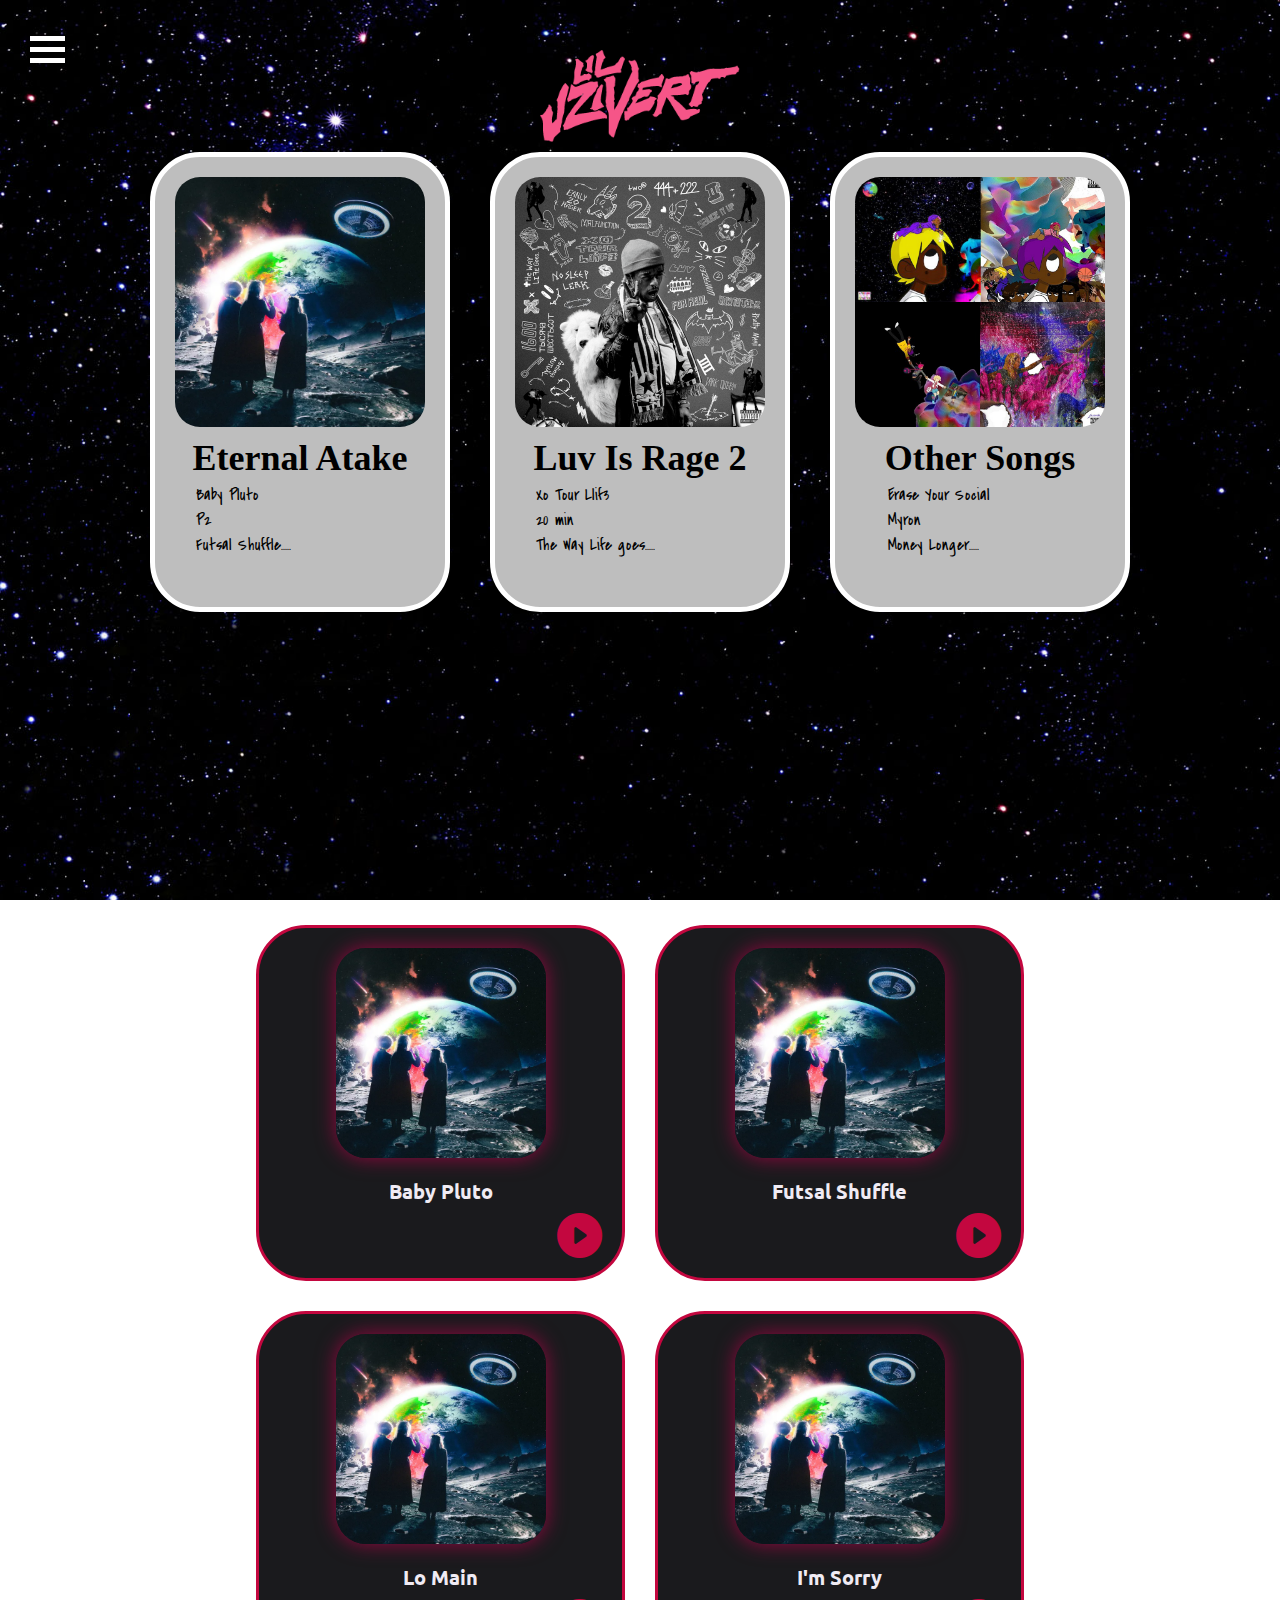
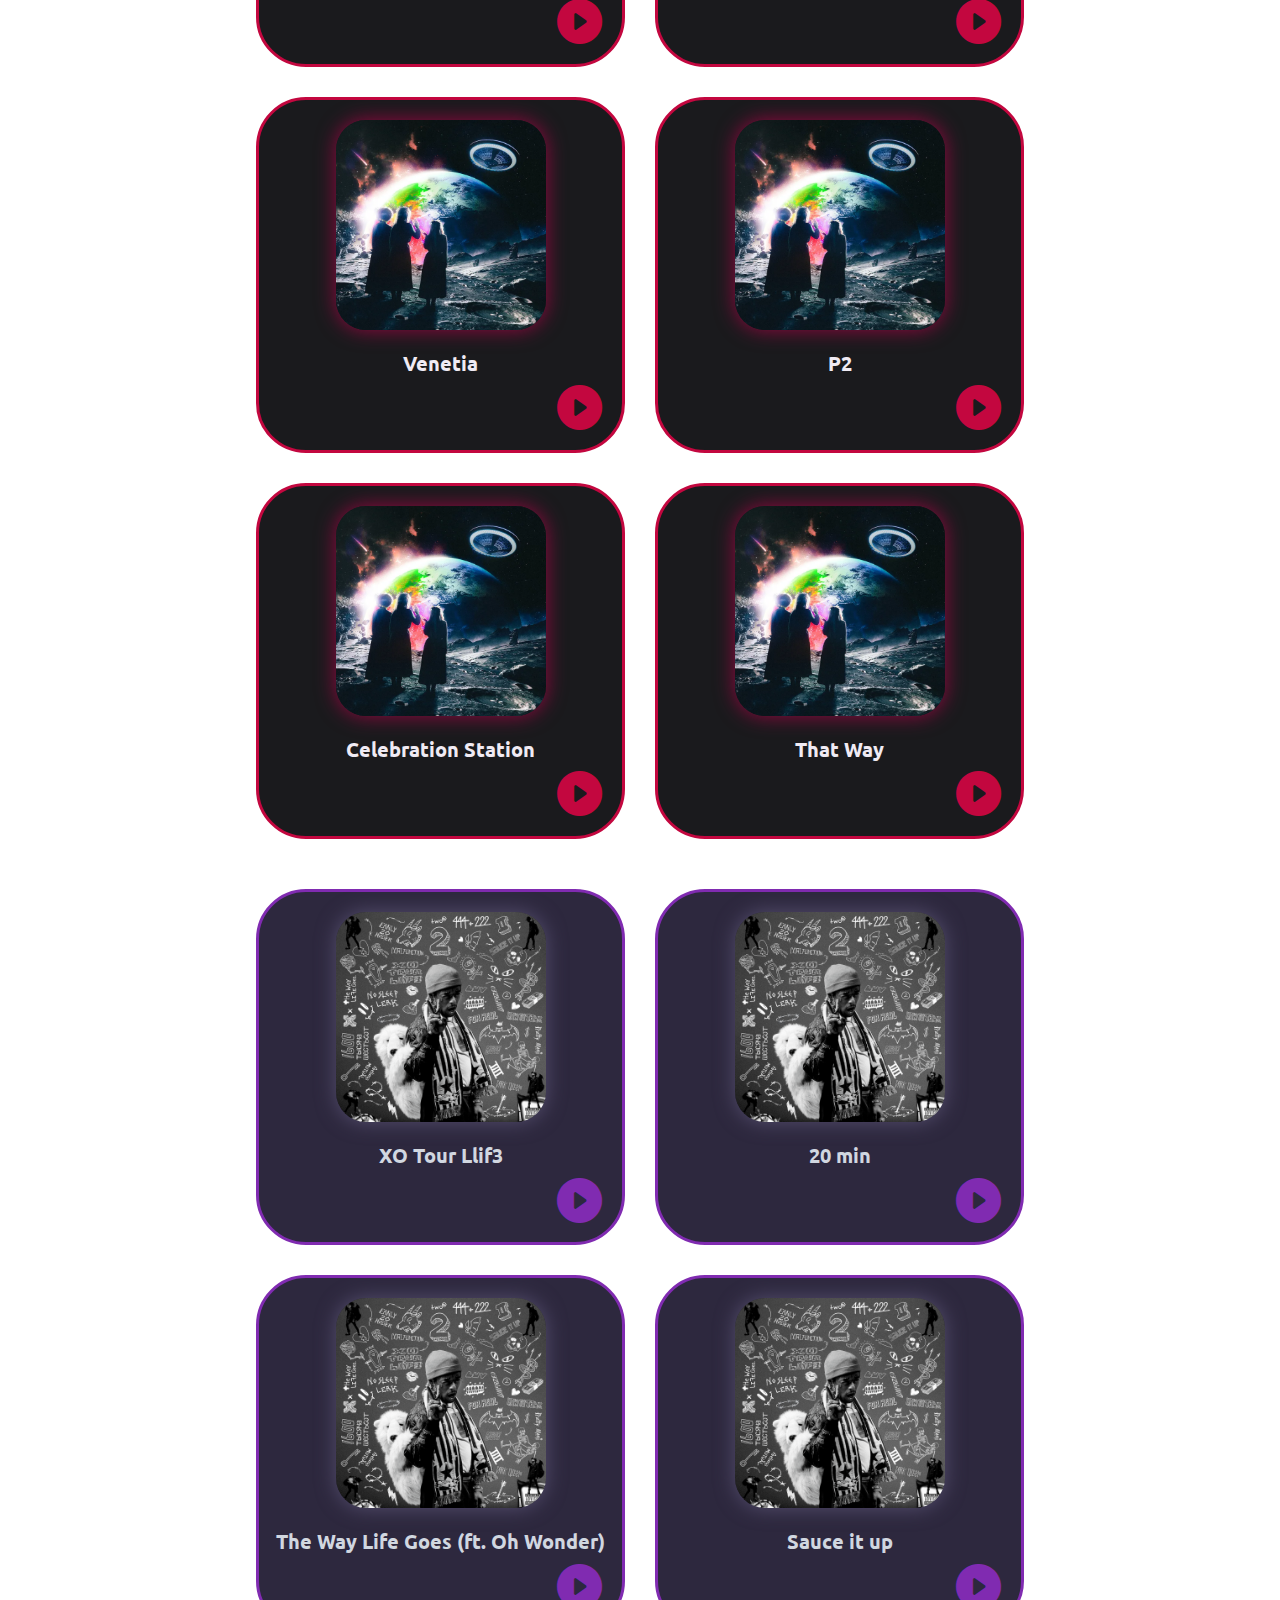
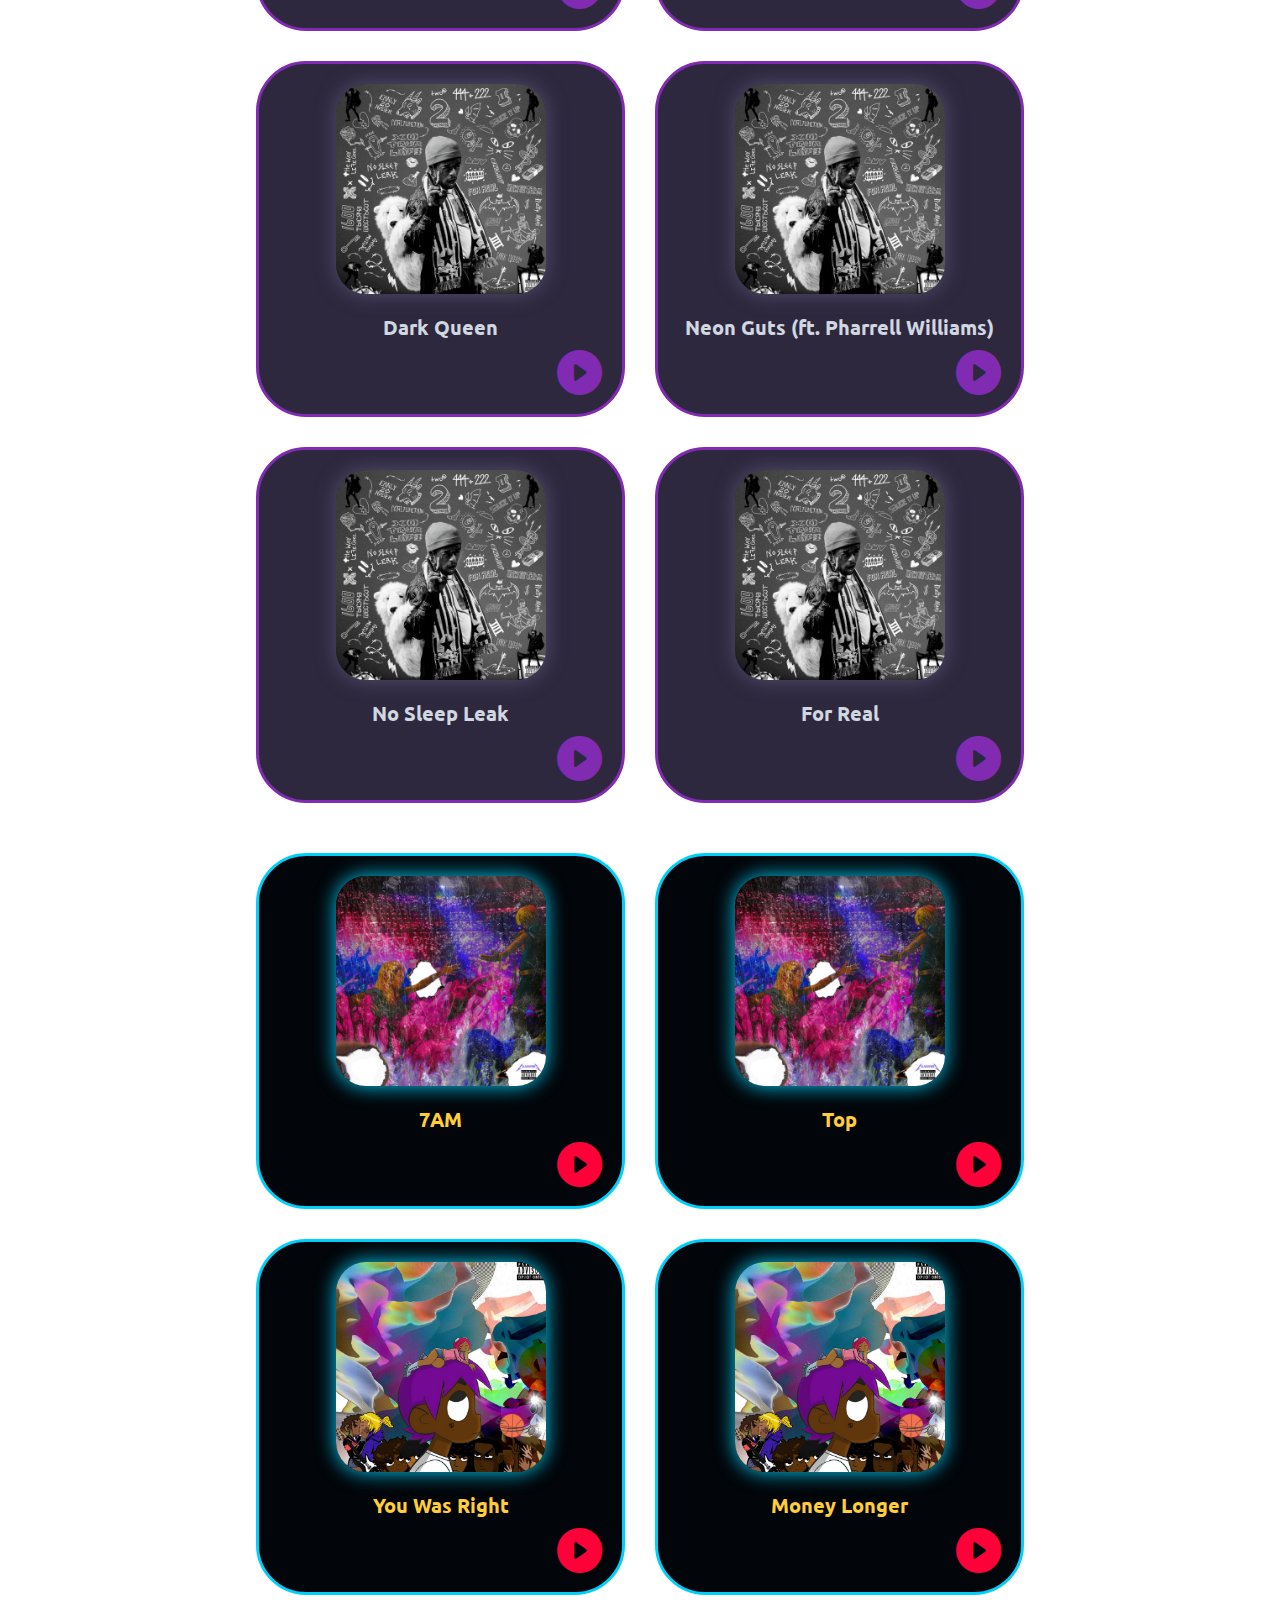
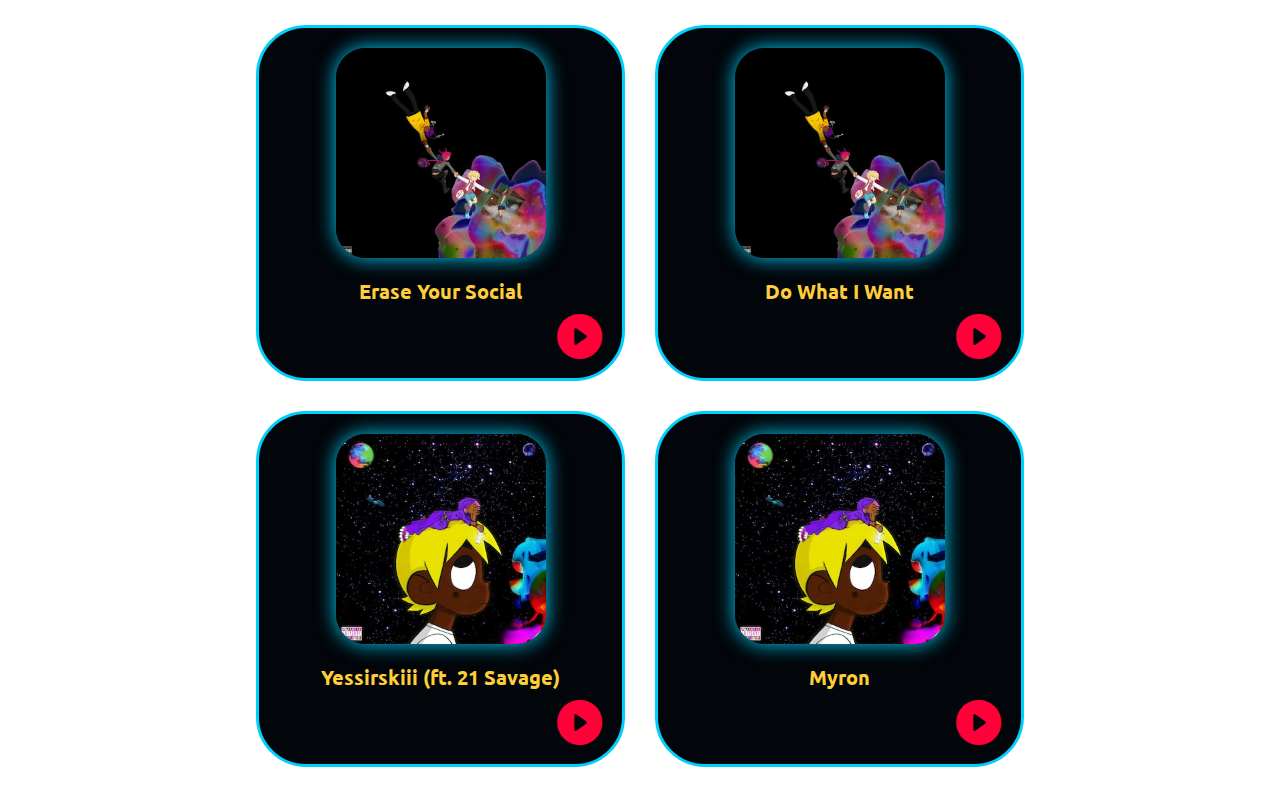
==== commit abbae39e: "Add files via upload" ====
--- a/index.html
+++ b/index.html
@@ -12,6 +12,7 @@
     <link rel="stylesheet" media="screen and (min-width: 1920px)" href="style.css">
     <!--  -->
     <link rel="stylesheet" media="screen and (max-width: 1920px)" href="smallscreen.css">
+    <link rel="stylesheet" media="screen and (max-width: 800px)" href="mobile.css">
     <title>LUV</title>
 </head>
 <body>
@@ -60,28 +61,26 @@
     <div class="cards">
         <div class="link" href="#EternalAtake" onclick="scrollToDiv()">
             <img class="logo2" src="EternalAtakeLogo.png" alt="">
-        <h3>Eternal Atake</h3>
+        <div class="list"><h3>Eternal Atake</h3>
         <li>Baby Pluto</li>
         <li>P2</li>
-        <li>Futsal Shuffle.....</li>
+        <li>Futsal Shuffle.....</li></div>
         <p>2020</p>
     </div>
-            
         <div class="link" href="#LuvIsRage">
             <img class="logo2" src="LuvIsRage2Logo.png" alt="">
-        <h3>Luv Is Rage 2</h3>
+        <div class="list"><h3>Luv Is Rage 2</h3>
         <li>Xo Tour Llif3</li>
         <li>20 min</li>
-        <li>The Way Life goes.....</li>
+        <li>The Way Life goes.....</li></div>
         <p>2017</p>
     </div>
-            
         <div class="link" href="#Other">
             <img class="logo2" src="Other.png" alt="">
-        <h3>Other Songs</h3>
+        <div class="list"><h3>Other Songs</h3>
         <li>Erase Your Social</li>
         <li>Myron</li>
-        <li>Money Longer.....</li>
+        <li>Money Longer.....</li></div>
         <p>2015-2022</p>
     </div>
             
@@ -221,7 +220,7 @@
             <button id="next-song"><i class="bi bi-skip-end-fill"></i></button></div>
             <div class="zvuk">
         <button id="repeat"><i class="bi bi-arrow-right"></i></button>
-        <input type="range" id="volume" min="0" max="1" step="0.05" value="0.2" oninput="setVolume()">
+        <input type="range" id="volume" min="0" max="1" step="0.05" value="0.3" oninput="setVolume()">
         <button id="mute" onclick="mute()"><i class="bi bi-volume-up-fill"></i></button></div>
        </div>
        <div class="footer-bottom">
--- a/style.css
+++ b/style.css
@@ -471,7 +471,7 @@
         position: absolute;
         color: #fff;
         padding-left: 56px;
-        top: 78px;
+        top: 70px;
     }
     .cards{
       display: flex;
--- a/smallscreen.css
+++ b/smallscreen.css
@@ -117,7 +117,7 @@
     -moz-background-size: cover;
     -o-background-size: cover;
     background-size: cover;
-    padding-bottom: 142px;
+    min-height: 100vh;
   }
   .LuvIsRage{
     background-image: url(LuvIsRage.jpg);
@@ -129,7 +129,7 @@
     -moz-background-size: cover;
     -o-background-size: cover;
     background-size: cover;
-    padding-bottom: 142px;
+    min-height: 100vh;
   }
   .mp{
     background-image: url(LuvVsTheWorld2No.jpg);
@@ -153,7 +153,7 @@
     -moz-background-size: cover;
     -o-background-size: cover;
     background-size: cover;
-    padding-bottom: 142px;
+    min-height: 100vh;
   }
             .minilogo{
           width: 210px;
@@ -473,7 +473,7 @@
         position: absolute;
         color: #fff;
         padding-left: 56px;
-        top: 54px;
+        top: 60px;
     }
     .cards{
       display: flex;
--- a/mobile.css
+++ b/mobile.css
@@ -0,0 +1,531 @@
+@import url('https://fonts.googleapis.com/css2?family=Ubuntu:wght@700&display=swap');
+@import url('https://fonts.googleapis.com/css2?family=Covered+By+Your+Grace&family=Ubuntu:wght@700&display=swap');
+@import url('https://fonts.googleapis.com/css2?family=Covered+By+Your+Grace&family=Permanent+Marker&family=Ubuntu:wght@700&display=swap');
+html{
+
+}
+footer{
+    padding: auto;
+    position: fixed;
+    bottom: 0;
+    background-color: #1A1A1D;
+    width: 100%;
+    height: 140px;
+    display: none;
+}
+.media-controls{
+    width: 100%;
+    padding-top: 60px;
+    display: flex;
+}
+.g1{
+display: flex;
+
+padding: 0;
+}
+#play-pause{
+    border: none;
+    border-radius: 50%;
+    background: none;
+    font-size: 50px;
+    text-align: center;
+    color: white;
+}
+#previous-song{
+  border: none;
+  border-radius: 50%;
+  background: none;
+  font-size: 36px;
+  text-align: center;
+  color: white;
+}
+#next-song{
+  border: none;
+  border-radius: 50%;
+  background: none;
+  font-size: 36px;
+  text-align: center;
+  color: white;
+}
+#volume{
+    display: none;
+}
+#mute{
+    display: none;
+    background: none;
+    color: white;
+    border: none;
+    font-size: 20px;
+    padding-left: 5px;
+}
+#mute:hover{
+    color: rgb(200, 200, 200);
+    cursor: pointer;
+}
+#repeat{
+    position: absolute;
+    right: 10px;
+    top: 15px;
+  background: none;
+  color: white;
+  border: none;
+  font-size: 24px;
+  padding-right: 5px;
+}
+#current-time{
+    color: white;
+    padding: 10px;
+    padding-right: 10px;
+    font-size: medium;
+}
+#duration {
+    color: white;
+    padding: 10px;
+    padding-left: 10px;
+    font-size: medium;
+}
+.container {
+    display: grid;
+    grid-template-columns: repeat(auto-fit, minmax(250px, 1fr));
+    row-gap: 15px;
+    grid-gap: 30px;
+    padding: 25px;
+    height: auto;
+  }
+
+  .EternalAtake{
+    width: 100vw;
+    background-image: url(EternalAtakeMobile.jpg);
+    background-repeat: no-repeat;
+    background-position: center center;
+    background-size: cover;
+    min-height: 100vh;
+  }
+  .LuvIsRage{
+    background-image: url(LuvIsRageMobile.jpg);
+    background-size: 100%;
+    background-repeat: no-repeat;
+    background-position: center center;
+    background-attachment: fixed;
+    -webkit-background-size: cover;
+    -moz-background-size: cover;
+    -o-background-size: cover;
+    background-size: cover;
+    min-height: 100vh;
+  }
+  .mp{
+    background-image: url(LuvVsTheWorld2No.jpg);
+    background-size: 100%;
+    background-repeat: no-repeat;
+    background-position: center center;
+    background-attachment: fixed;
+    -webkit-background-size: cover;
+    -moz-background-size: cover;
+    -o-background-size: cover;
+    background-size: cover;
+    height: 100vh;
+  }
+  .Other{
+    background-image: url(OtherBackMobile.jpg);
+    background-size: 100%;
+    background-repeat: no-repeat;
+    background-position: center center;
+    background-attachment: fixed;
+    -webkit-background-size: cover;
+    -moz-background-size: cover;
+    -o-background-size: cover;
+    background-size: cover;
+    min-height: 100vh;
+  }
+            .minilogo{
+          width: 60px;
+          height: auto;
+          border-radius: 10px;
+          padding: 0;
+          margin: 10px;
+          margin-top: 20px;
+          margin-bottom: 20px;
+            }
+        .song{
+          height: 80px;
+          font-family: 'Ubuntu';
+          display: flex;
+          flex-direction: row;
+          position: relative;
+        }
+       
+        .song i{
+          bottom: -7px;
+          right: 0;
+          font-size: 45px;
+        }
+        .song h1{
+            width: 55%;
+          font-weight: 900;
+          font-size: 20px;
+          text-align: start;
+          text-decoration: none;
+          padding: 0;
+          padding-left: 10px;
+          padding-right: 10px;
+          margin: 0;
+        }
+        .song .bi{
+          margin: 20px;
+          align-items: center;
+        }
+      @keyframes width {
+        0%{
+          border-radius: 100%;
+        }
+        100%{
+          border-radius: 10px;
+        }
+      }
+ /* LuvIsRage Song */
+        .LuvIsRage .song{
+          background-color: #2D283E;
+          border-radius: 15px;
+          color: #D1D7E0;
+          border: 3px solid #802BB1;
+        }
+        .LuvIsRage .minilogo{
+          box-shadow: 0 0 20px #564F6F;
+        }
+        .LuvIsRage .song h1{
+          color: #D1D7E0;
+        }
+        .LuvIsRage h1:hover{
+          cursor: default;
+        }
+        .LuvIsRage i{
+          color: #802BB1;
+          padding: 0;
+          margin: 0;
+        }
+        .LuvIsRage i:hover{
+          cursor: pointer;
+          -webkit-text-stroke: 1px rgb(255, 255, 255);
+          text-shadow: 0 0 5px #ffffff;
+          transition: 0.2s;
+        }
+        /* EternalAtake Song */
+        .EternalAtake .song{
+          background-color: #1A1A1D;
+          border-radius: 15px;
+          color: #F0EBF4;
+          border: 3px solid #C3073F;
+        }
+        .EternalAtake .minilogo{
+          box-shadow: 0 0 20px #950740;
+        }
+        .EternalAtake .song h1{
+          color: #F0EBF4;
+        }
+        .EternalAtake h1:hover{
+          cursor: default;
+        }
+        .EternalAtake i{
+          color: #C3073F;
+          padding: 0;
+          margin: 0;
+        }
+        .EternalAtake i:hover{
+          cursor: pointer;
+          -webkit-text-stroke: 1px rgb(255, 255, 255);
+          text-shadow: 0 0 5px #ffffff;
+          transition: 0.2s;
+        }
+        /* Other */
+        .Other .song{
+          background-color: #020509;
+          border-radius: 15px;
+          color: #FFCE38;
+          border: 3px solid #00CFFA;
+        }
+        .Other .minilogo{
+          box-shadow: 0 0 20px #00CFFA;
+        }
+        .Other .song h1{
+          color: #FFCE38;
+        }
+        .Other h1:hover{
+          cursor: default;
+        }
+        .Other i{
+          color: #FF0038;
+          padding: 0;
+          margin: 0;
+        }
+        .Other i:hover{
+          cursor: pointer;
+          -webkit-text-stroke: 1px rgb(255, 255, 255);
+          text-shadow: 0 0 5px #fefefe;
+          transition: 0.2s;
+        }
+@keyframes shine2 {
+  from {
+    text-shadow: 0 0 10px rgb(255, 255, 255);
+  }
+  to {
+    text-shadow: 0 0 10px rgb(255, 255, 176);
+  }
+}
+@keyframes shine3 {
+  from {
+    text-shadow: 0 0 10px rgb(255, 255, 255);
+  }
+  to {
+    text-shadow: 0 0 10px rgb(255, 210, 251);
+  }
+}
+@keyframes shake {
+  0% { transform: translate(0px, 4px); }
+  33% { transform: translate(2px, 4px); }
+  66% { transform: translate(-1px, 6px); }
+  100% { transform: translate(2px, -1px); }
+  from {
+    box-shadow: 0 0 20px rgb(255, 0, 255);
+  }
+  to {
+    box-shadow: 0 0 20px rgb(0, 255, 255);
+  }
+}
+.footer-bottom{
+    width: 100%;
+  padding: 0;
+  padding-bottom: 100px;
+  height: 30px;
+}
+  .seek-bar-div{
+    width: 100%;
+  }
+  .seek-bar-div input[type=range] {
+    -webkit-appearance: none;
+    width: 100%;
+    margin: 10px 0;
+    border-radius: 2px;
+  }
+  .seek-bar-div input[type=range]:focus {
+    outline: none;
+  }
+  .seek-bar-div input[type=range]::-webkit-slider-runnable-track {
+    width: 100%;
+    height: 10px;
+    cursor: pointer;
+    animation: 0.2s;
+    background: rgb(210,0,0);
+background: linear-gradient(90deg, rgba(210,0,0,1) 0%, rgba(71,0,0,1) 25%, rgba(77,0,145,1) 49%, rgba(0,11,75,1) 75%, rgba(92,112,255,1) 100%);
+  }
+  .seek-bar-div input[type=range]::-webkit-slider-thumb {
+    height: 10px;
+    width: 8px;
+    background: #ffffff;
+    cursor: pointer;
+    -webkit-appearance: none;
+  }
+  .seek-bar-div input[type=range]:focus::-webkit-slider-runnable-track {
+    background: rgb(210,0,0);
+background: linear-gradient(90deg, rgba(210,0,0,1) 0%, rgba(71,0,0,1) 25%, rgba(77,0,145,1) 49%, rgba(0,11,75,1) 75%, rgba(92,112,255,1) 100%);
+border-radius: 1.3px;
+  }
+  .seek-bar-div input[type=range]::-moz-range-track {
+    width: 100%;
+    height: 8px;
+    cursor: pointer;
+    animation: 0.2s;
+    background: #3071a9;
+    border-radius: 1.3px;
+  }
+  .seek-bar-div input[type=range]::-moz-range-thumb {
+    height: 20px;
+    width: 20px;
+    border-radius: 50px;
+    background: #ffffff;
+    cursor: pointer;
+  }
+  .seek-bar-div input[type=range]::-ms-track {
+    width: 100%;
+    height: 8px;
+    cursor: pointer;
+    animation: 0.2s;
+    background: transparent;
+    border-color: transparent;
+    color: transparent;
+  }
+  .seek-bar-div input[type=range]::-ms-fill-lower {
+    background: #2a9567;
+    border-radius: 2.6px;
+  }
+  .seek-bar-div input[type=range]::-ms-fill-upper {
+    background: #3071a9;
+    border-radius: 2.6px;
+  }
+  .seek-bar-div input[type=range]::-ms-thumb {
+    height: 20px;
+    width: 20px;
+    border-radius: 50px;
+    background: #ffffff;
+    cursor: pointer;
+  }
+  .seek-bar-div input[type=range]:focus::-ms-fill-lower {
+    background: #367ebd;
+  }
+  .seek-bar-div input[type=range]:focus::-ms-fill-upper {
+    background: #36bd6e;
+  }
+  #text-container {
+    position: relative;
+  }
+  .play{
+    translate: (50%,50%);
+    align-items: center;
+    display: flex;
+    flex-wrap: nowrap;
+    justify-content: center;
+  }
+  .zvuk{
+    position: absolute;
+    display: flex;
+    flex-wrap: nowrap;
+    justify-content:end;
+    padding: 0 20px 0 20px;
+    right: 0;
+  }
+  #song-name{
+    position: absolute;
+    bottom: 0;
+    width: 100%;
+    text-align: center;
+    color: #fff;
+    font-family: 'Ubuntu';
+    font-size: medium;
+    /* overflow: hidden; */
+    /* background-color: #2a9567; */
+    cursor: default;
+  }
+  #song-name p{
+    /* animation: scroll-left 10s linear infinite 3s;
+    animation-delay: 3s; */
+  }
+    @keyframes scroll-left {
+          from {
+              transform: translateX(0px);
+          }
+          to {
+              transform: translateX(-100%);
+          }
+      }
+      #time-display {
+        background: none;
+        position: absolute;
+        color: #fff;
+        padding-left: 56px;
+        top: 60px;
+    }
+    .cards{
+      display: flex;
+      flex-direction: column;
+    align-items: center;
+    justify-content: center;
+    }
+    .w50{
+
+  }
+  .logo{
+    margin-top: 50px;
+    margin-bottom: 30px;
+    width: 150px;
+  }
+  .logo2{
+    margin: 15px;
+    width: 120px;
+    height: auto;
+    border-radius: 15px;
+    align-self: flex-start;
+  }
+  h3{
+    font-family: 'Permanent Marker', cursive;
+    font-size: 16px;
+    /* color: rgb(220, 96, 137); */
+    color: black;
+    padding: 0;
+    margin: 0;
+    margin-bottom: 5px;
+  }
+  .list{
+    margin: 0;
+    display: flex;
+    flex-direction: column;
+    align-items: center;
+    right: 30px;
+    width: 50%;
+  }
+  .link{
+    margin-bottom: 30px;
+    display: flex;
+    flex-direction: row;
+    width: 300px;
+    height: 150px;
+    background-color: rgb(190, 190, 190);
+    border-radius: 15px;
+    cursor: pointer;
+    border: 3px solid white;
+  }
+  .link li{
+    font-size: 16px;
+    color: black;
+    list-style: none;
+    font-family: 'Covered By Your Grace', cursive;
+  }
+  .link p{
+    display: none;
+    font-size: 12px;
+    color: black;
+    position: absolute;
+    bottom: 0px;
+    right: 20px;
+  }
+
+  .mp{
+    background-image: url(LuvVsTheWorld2No.jpg);
+    background-size: 100%;
+    background-repeat: no-repeat;
+    background-position: center center;
+    background-attachment: fixed;
+    -webkit-background-size: cover;
+    -moz-background-size: cover;
+    -o-background-size: cover;
+    background-size: cover;
+    height: 100vh;
+  }
+  
+  .menubutton {
+    /* display: inline-block; */
+    display: none;
+    cursor: pointer;
+    position: fixed;
+    top: 30px;
+    left: 30px;
+  }
+  
+  .bar1, .bar2, .bar3 {
+    width: 35px;
+    height: 5px;
+    background-color: rgb(255, 255, 255);
+    margin: 6px 0;
+    transition: 0.4s;
+  }
+  
+  /* Rotate first bar */
+  .change .bar1 {
+    transform: translate(0, 11px) rotate(-45deg);
+  }
+  
+  /* Fade out the second bar */
+  .change .bar2 {opacity: 0;}
+  
+  /* Rotate last bar */
+  .change .bar3 {
+    transform: translate(0, -11px) rotate(45deg);
+  }